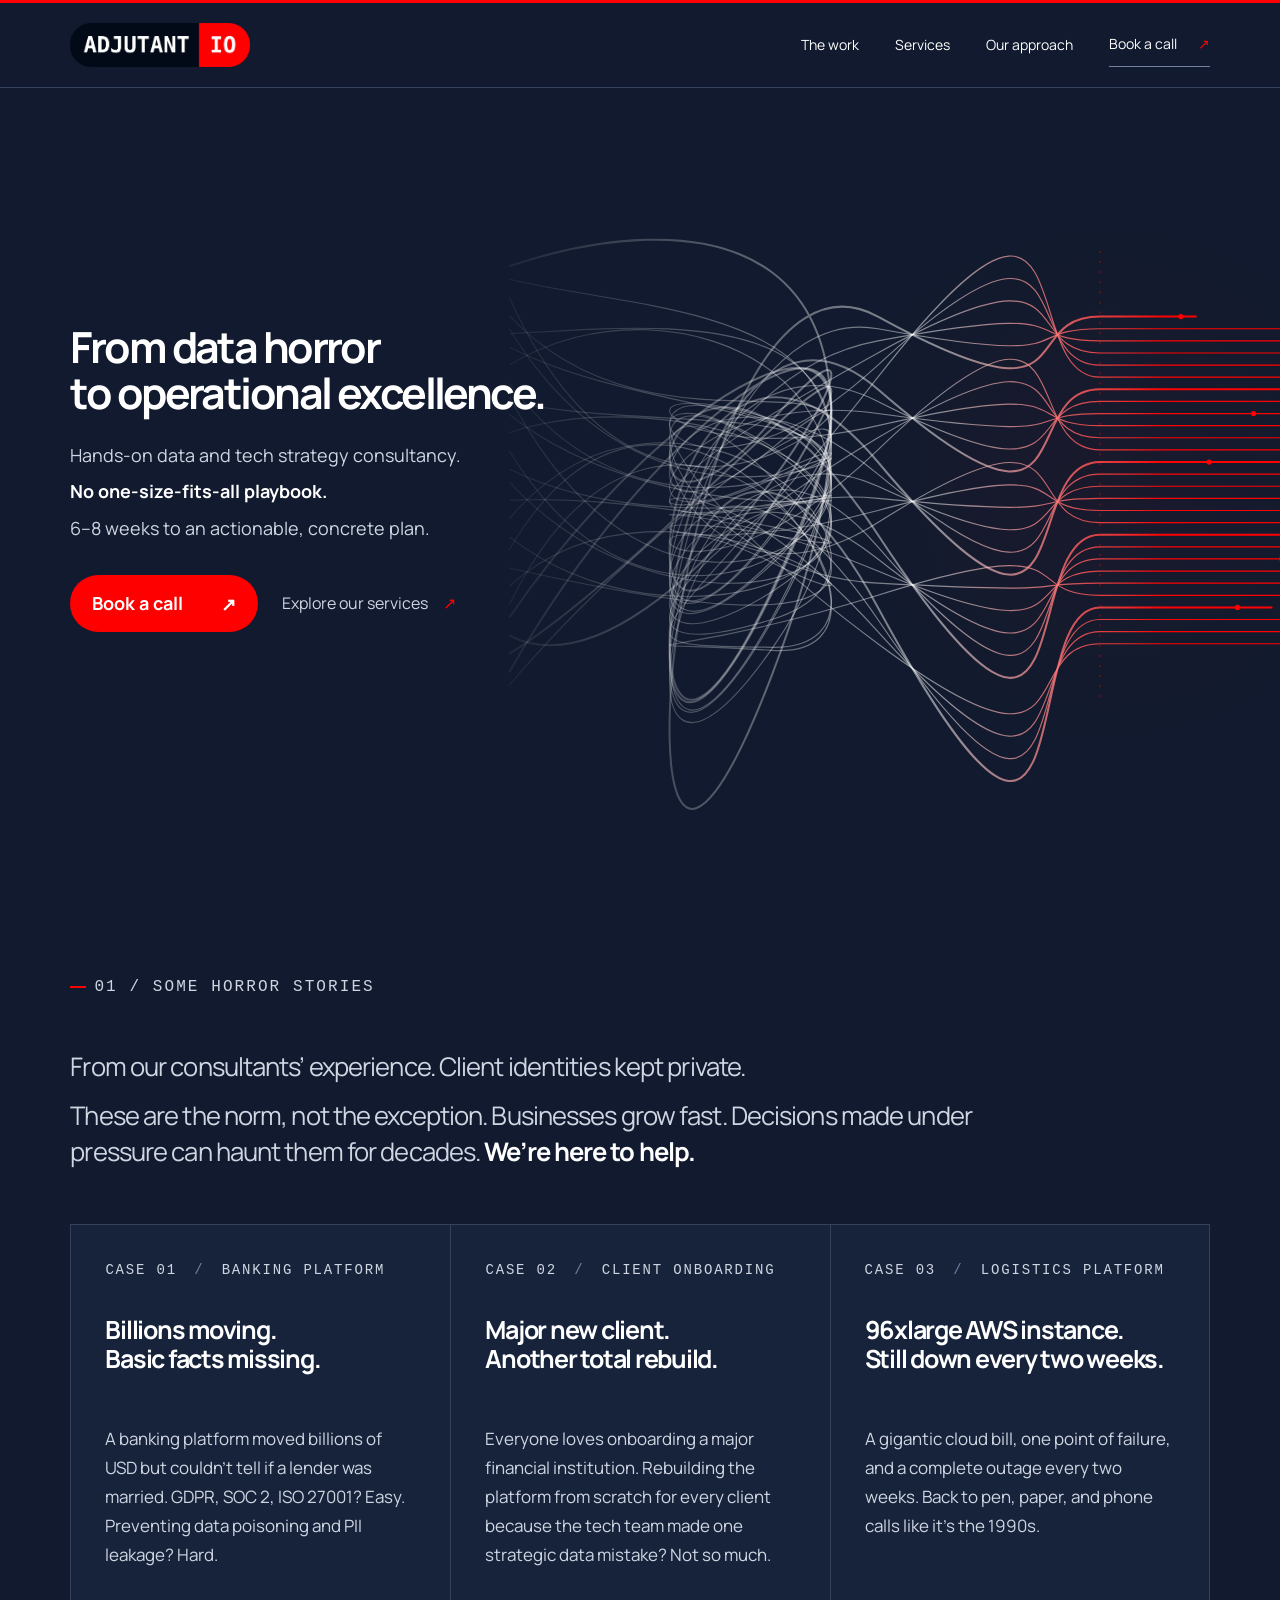
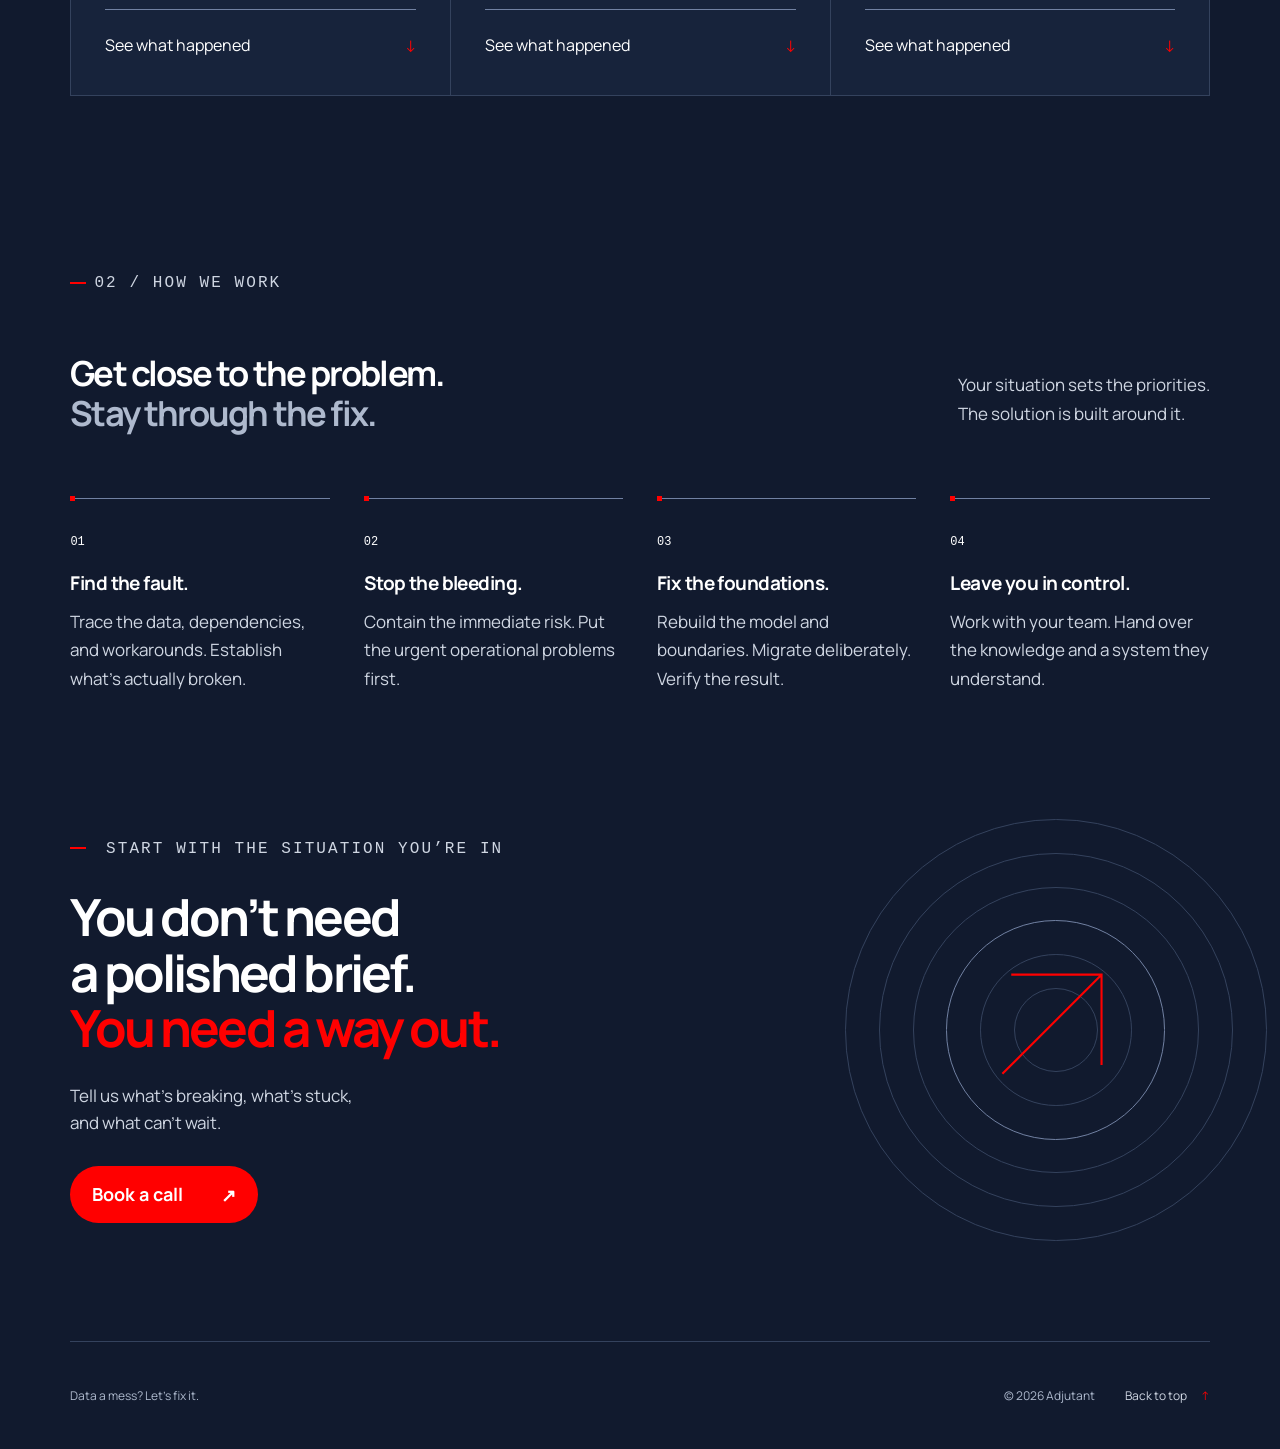
==== index.html @ 5ad57cf8 "Add assessment and embedded consultant services page" ====
<!doctype html>
<html lang="en">
  <head>
    <meta charset="UTF-8" />
    <meta name="viewport" content="width=device-width, initial-scale=1" />
    <meta name="theme-color" content="#1d273f" />
    <title>Adjutant — From data horror to operational excellence</title>
    <meta
      name="description"
      content="Hands-on data and tech strategy consultancy. No one-size-fits-all playbook. Typical engagement time: 6–8 weeks to an actionable, concrete plan."
    />
    <link rel="canonical" href="https://adjutant.io/" />
    <meta property="og:type" content="website" />
    <meta property="og:url" content="https://adjutant.io/" />
    <meta property="og:title" content="Adjutant — From data horror to operational excellence." />
    <meta
      property="og:description"
      content="Untangle the legacy. Rebuild the foundations. Get back to running the business."
    />
    <link rel="icon" href="./brand/adjutant-original.png" type="image/png" />
    <link rel="stylesheet" href="./src/styles.css" />
    <script defer src="./src/main.js"></script>
  </head>
  <body id="top">
    <a class="skip-link" href="#main">Skip to content</a>
    <header class="site-header">
      <a class="header-brand" href="#top" aria-label="Adjutant — back to top">
        <img
          src="./brand/adjutant-original.png"
          width="3362"
          height="810"
          alt="Adjutant IO"
        />
      </a>
      <nav aria-label="Main navigation">
        <a href="#work">The work</a>
        <a href="./services.html">Services</a>
        <a href="#approach">Our approach</a>
        <a
          class="header-contact"
          href="https://calendly.com/an-adjutant/imlistening"
          target="_blank"
          rel="noopener noreferrer"
          aria-label="Book a call on Calendly (opens in a new tab)"
          >Book a call <span aria-hidden="true">↗</span></a
        >
      </nav>
    </header>
    <div class="reading-progress" aria-hidden="true"></div>
    <main id="main">
      <section class="hero" aria-labelledby="hero-heading">
        <div class="hero-art" aria-hidden="true">
          <svg id="flow-art" viewBox="0 0 900 650" fill="none">
            <defs>
              <linearGradient id="flow-color">
                <stop stop-color="#ffffff" stop-opacity=".06" />
                <stop offset=".48" stop-color="#ffffff" stop-opacity=".5" />
                <stop offset=".74" stop-color="#ff0000" />
                <stop offset="1" stop-color="#ff0000" />
              </linearGradient>
              <radialGradient id="flow-halo">
                <stop stop-color="#ff0000" stop-opacity=".04" />
                <stop offset="1" stop-color="#ff0000" stop-opacity="0" />
              </radialGradient>
            </defs>
            <ellipse cx="625" cy="330" rx="290" ry="270" fill="url(#flow-halo)" />
            <g id="flow-lines"></g>
            <path class="order-axis" d="M620 100v450" />
          </svg>
        </div>
        <div class="hero-content">
          <h1 id="hero-heading">From data horror<br />to operational excellence.</h1>
          <p class="hero-description">
            <span>Hands-on data and tech strategy consultancy.</span>
            <span><strong>No one-size-fits-all playbook.</strong></span>
            <span>6–8 weeks to an actionable, concrete plan.</span>
          </p>
          <div class="hero-actions">
            <a
              class="button"
              href="https://calendly.com/an-adjutant/imlistening"
              target="_blank"
              rel="noopener noreferrer"
              aria-label="Book a call on Calendly (opens in a new tab)"
              >Book a call <span aria-hidden="true">↗</span></a
            ><a class="text-link" href="./services.html"
              >Explore our services <span aria-hidden="true">↗</span></a
            >
          </div>
        </div>
      </section>

      <section class="work section-shell" id="work" aria-labelledby="work-heading">
        <div class="section-marker">
          <span class="eyebrow"
            ><span class="signal-dash"></span>01 / Some horror stories</span
          >
        </div>
        <div class="case-overview">
          <p class="case-introduction" id="work-heading">
            <span>From our consultants’ experience. Client identities kept private.</span>
            <span
              >These are the norm, not the exception. Businesses grow fast. Decisions made under
              pressure can haunt them for decades. <strong>We’re here to help.</strong></span
            >
          </p>
          <div class="case-index" aria-label="Case studies">
            <article class="case-card" data-case-open="case-01">
              <p class="eyebrow">Case 01 <span>/</span> Banking platform</p>
              <h3>Billions moving.<br />Basic facts missing.</h3>
              <p>
                A banking platform moved billions of USD but couldn’t tell if a lender was married.
                GDPR, SOC 2, ISO 27001? Easy. Preventing data poisoning and PII leakage? Hard.
              </p>
              <div class="case-trigger">
                <span data-case-trigger-label>See what happened</span
                ><span aria-hidden="true">↓</span>
              </div>
            </article>
            <article class="case-card" data-case-open="case-02">
              <p class="eyebrow">Case 02 <span>/</span> Client onboarding</p>
              <h3>Major new client.<br />Another total rebuild.</h3>
              <p>
                Everyone loves onboarding a major financial institution. Rebuilding the platform
                from scratch for every client because the tech team made one strategic data mistake?
                Not so much.
              </p>
              <div class="case-trigger">
                <span data-case-trigger-label>See what happened</span
                ><span aria-hidden="true">↓</span>
              </div>
            </article>
            <article class="case-card" data-case-open="case-03">
              <p class="eyebrow">Case 03 <span>/</span> Logistics platform</p>
              <h3>96xlarge AWS instance.<br />Still down every two weeks.</h3>
              <p>
                A gigantic cloud bill, one point of failure, and a complete outage every two weeks.
                Back to pen, paper, and phone calls like it’s the 1990s.
              </p>
              <div class="case-trigger">
                <span data-case-trigger-label>See what happened</span
                ><span aria-hidden="true">↓</span>
              </div>
            </article>
          </div>
        </div>

        <div class="case-detail-region" aria-live="polite">
          <article class="case-study" id="case-01" data-case-detail aria-labelledby="banking-title">
            <div class="case-copy">
              <p class="eyebrow">Case 01 <span>/</span> Banking platform</p>
              <h3 id="banking-title">Billions moving.<br />Basic facts missing.</h3>
              <p>
                Billions of USD moved through a banking platform that couldn’t tell if a lender was
                married.
              </p>
              <p class="case-stakes">
                GDPR, SOC 2, ISO 27001? The easy part. Preventing data poisoning and PII leakage
                across billions of USD in transactions? The hard part.
              </p>
              <div class="outcome">
                <span class="outcome-mark" aria-hidden="true">↳</span>
                <p>A structured foundation.<br /><strong>A migration out of the mess.</strong></p>
              </div>
              <div class="field-notes">
                <h4>What happened</h4>
                <p>
                  The owner wanted to onboard banks quickly, each with different org charts,
                  processes, and policies. “Flexible” should have meant configurable structures and
                  workflows. The product requirements stayed vague, and the contracted tech team
                  removed the rules from the data instead.
                </p>
                <p>
                  PostgreSQL was treated like an unconstrained document store. One customer had
                  “Married.” Another had no marital-status field. Another had a blank, a space, or a
                  value in another language. Anyone—or any process—could write almost anything.
                </p>
                <p>
                  Our consultant helped untangle the records, define a structured model, and migrate
                  the legacy data. Real flexibility needed explicit identities, validated values,
                  and rules the database could enforce.
                </p>
              </div>
            </div>
            <figure class="case-visual record-visual">
              <dl class="case-facts">
                <div>
                  <dt>Money in motion</dt>
                  <dd>Billions USD</dd>
                </div>
                <div>
                  <dt>Basic identity data</dt>
                  <dd>Inconsistent</dd>
                </div>
                <div>
                  <dt>Data rules</dt>
                  <dd>Not enforced</dd>
                </div>
              </dl>
              <figcaption>
                <span>UNCONTROLLED INPUT</span><span class="accent">DEFINED RECORD</span>
              </figcaption>
              <div class="record-flow">
                <div class="raw-records">
                  <code>status: "Married"</code><code>marital_status: " "</code
                  ><code>status: <span>missing</span></code
                  ><code>status: "Marié"</code>
                </div>
                <div class="record-bridge" aria-hidden="true"><span></span><b>→</b></div>
                <div class="clean-record">
                  <span class="record-label">CUSTOMER RECORD</span>
                  <div><span>Identity</span><b>Unique</b></div>
                  <div><span>Values</span><b>Validated</b></div>
                  <div><span>Unknowns</span><b>Explicit</b></div>
                  <div class="record-check">
                    <span aria-hidden="true">✓</span> Rules at the boundary
                  </div>
                </div>
              </div>
              <p class="diagram-note">Illustrative model · ambiguity made explicit</p>
            </figure>
          </article>

          <article class="case-study" id="case-02" data-case-detail aria-labelledby="finance-title">
            <div class="case-copy">
              <p class="eyebrow">Case 02 <span>/</span> Client onboarding</p>
              <h3 id="finance-title">Major new client.<br />Another total rebuild.</h3>
              <p>
                Everyone loves onboarding a major financial institution. It is the kind of client
                every growing business wants.
              </p>
              <p class="case-stakes">
                Rebuilding the platform from scratch for every client because the tech team made one
                strategic data mistake? Not so much.
              </p>
              <div class="outcome">
                <span class="outcome-mark" aria-hidden="true">↳</span>
                <p>A reusable core.<br /><strong>Room for each client’s workflow.</strong></p>
              </div>
              <div class="field-notes">
                <h4>What happened</h4>
                <p>
                  Documents moved between officers for processing, compliance, and audit. The
                  software reproduced the physical numbering and handoffs so literally that each
                  institution required its own variation of the platform.
                </p>
                <p>
                  Our consultants helped separate document identity from workflow and rebuild the
                  core to support different institutional needs. The work addressed tightly coupled
                  data and processing rules that made the business difficult to scale.
                </p>
              </div>
            </div>
            <figure class="case-visual platform-visual">
              <dl class="case-facts">
                <div>
                  <dt>Major new client</dt>
                  <dd>One new build</dd>
                </div>
                <div>
                  <dt>Identity + workflow</dt>
                  <dd>Coupled</dd>
                </div>
                <div>
                  <dt>Platform reuse</dt>
                  <dd>Blocked</dd>
                </div>
              </dl>
              <figcaption>
                <span>CLIENT-BY-CLIENT REBUILDS</span><span class="accent">ONE ADAPTABLE CORE</span>
              </figcaption>
              <div class="platform-before">
                <div><span>Client A</span><i>Platform A</i></div>
                <div><span>Client B</span><i>Platform B</i></div>
                <div><span>Client C</span><i>Platform C</i></div>
              </div>
              <div class="platform-divider">
                <span></span><b aria-hidden="true">↓</b><span></span>
              </div>
              <div class="platform-after">
                <div class="workflow-row">
                  <span>Workflow A</span><span>Workflow B</span><span>Workflow C</span>
                </div>
                <div class="connector-trunk" aria-hidden="true"></div>
                <div class="shared-core">
                  <span class="core-symbol" aria-hidden="true">⊞</span>
                  <div>
                    <strong>Shared data foundation</strong
                    ><span>Identity · integrity · traceability</span>
                  </div>
                </div>
              </div>
              <p class="diagram-note">Illustrative architecture · variation without duplication</p>
            </figure>
          </article>

          <article
            class="case-study"
            id="case-03"
            data-case-detail
            aria-labelledby="logistics-title"
          >
            <div class="case-copy">
              <p class="eyebrow">Case 03 <span>/</span> Logistics platform</p>
              <h3 id="logistics-title">
                A 96xlarge AWS instance.<br />Still down every<br />two weeks.
              </h3>
              <p>
                They were paying for a gigantic AWS 96xlarge instance to prop up a
                single-point-of-failure PostgreSQL database. It still took a fast-growing logistics
                operation completely offline every two weeks.
              </p>
              <p class="case-stakes">
                Work fell back to pen, paper, and phone calls like it’s the 1990s. The machine was
                enormous. A catastrophic software and data architecture mistake remained underneath
                it.
              </p>
              <div class="outcome">
                <span class="outcome-mark" aria-hidden="true">↳</span>
                <p>
                  Operations and analytics, decoupled.<br /><strong
                    >Insight without the collision.</strong
                  >
                </p>
              </div>
              <div class="field-notes">
                <h4>What happened</h4>
                <p>
                  A load balancer spread requests across copies of the same backend monolith. Every
                  copy hammered the same master database. Reporting and analytics hammered it too.
                  More application servers only sent more work to the same bottleneck.
                </p>
                <p>
                  Even a 96xlarge AWS instance could not fix that design. Production and analytics
                  competed for the same resources. A bigger box was an expensive way to keep the
                  same failure mode.
                </p>
                <p>
                  Our consultant helped move the platform toward a service-oriented architecture,
                  separating data and workloads. Real-time analytics moved to an independent
                  platform so insight no longer competed with operations.
                </p>
              </div>
            </div>
            <figure class="case-visual workload-visual">
              <dl class="case-facts">
                <div>
                  <dt>Database</dt>
                  <dd>AWS 96xlarge instance</dd>
                </div>
                <div>
                  <dt>Failure point</dt>
                  <dd>One database</dd>
                </div>
                <div>
                  <dt>Major outage</dt>
                  <dd>Every 2 weeks</dd>
                </div>
              </dl>
              <figcaption>
                <span>SHARED FAILURE POINT</span><span class="accent">SEPARATE WORKLOADS</span>
              </figcaption>
              <div class="bottleneck">
                <div class="load-sources">
                  <span>Operations</span><span>Reports</span><span>Analytics</span>
                </div>
                <div class="load-lines" aria-hidden="true"></div>
                <div class="database-node">
                  <span aria-hidden="true">▤</span> AWS 96xlarge instance · one PostgreSQL database
                </div>
                <p class="outage-label">Major outage every two weeks</p>
              </div>
              <div class="separated-loads">
                <div>
                  <span class="lane-label">RUN THE BUSINESS</span>
                  <div class="lane-node">Operational services</div>
                  <div class="lane-rule" aria-hidden="true">↓</div>
                  <div class="lane-node">Operational data</div>
                </div>
                <span class="data-feed" role="img" aria-label="Data flows to analytics">→</span>
                <div>
                  <span class="lane-label accent">UNDERSTAND IT</span>
                  <div class="lane-node lane-accent">Independent analytics</div>
                  <div class="lane-rule accent" aria-hidden="true">↓</div>
                  <div class="lane-node lane-accent">Business insights</div>
                </div>
              </div>
              <p class="diagram-note">Illustrative architecture · isolation over a bigger box</p>
            </figure>
          </article>
        </div>
      </section>

      <section class="approach section-shell" id="approach" aria-labelledby="approach-heading">
        <div class="section-marker">
          <span class="eyebrow"><span class="signal-dash"></span>02 / How we work</span>
        </div>
        <div class="section-heading">
          <h2 id="approach-heading">
            Get close to the problem.<br /><span class="muted">Stay through the fix.</span>
          </h2>
          <p>Your situation sets the priorities.<br />The solution is built around it.</p>
        </div>
        <ol class="process">
          <li>
            <span class="step-number">01</span>
            <h3>Find the fault.</h3>
            <p>Trace the data, dependencies, and workarounds. Establish what’s actually broken.</p>
          </li>
          <li>
            <span class="step-number">02</span>
            <h3>Stop the bleeding.</h3>
            <p>Contain the immediate risk. Put the urgent operational problems first.</p>
          </li>
          <li>
            <span class="step-number">03</span>
            <h3>Fix the foundations.</h3>
            <p>Rebuild the model and boundaries. Migrate deliberately. Verify the result.</p>
          </li>
          <li>
            <span class="step-number">04</span>
            <h3>Leave you in control.</h3>
            <p>Work with your team. Hand over the knowledge and a system they understand.</p>
          </li>
        </ol>
      </section>

      <section class="contact section-shell" id="contact" aria-labelledby="contact-heading">
        <div class="contact-copy">
          <p class="eyebrow">
            <span class="signal-dash"></span> Start with the situation you’re in
          </p>
          <h2 id="contact-heading">
            You don’t need<br />a polished brief.<br /><span>You need a way out.</span>
          </h2>
          <p>Tell us what’s breaking, what’s stuck,<br />and what can’t wait.</p>
          <a
            class="button booking-link"
            href="https://calendly.com/an-adjutant/imlistening"
            target="_blank"
            rel="noopener noreferrer"
            aria-label="Book a call on Calendly (opens in a new tab)"
            >Book a call <span aria-hidden="true">↗</span></a
          >
        </div>
        <div class="contact-art" aria-hidden="true">
          <span></span><span></span><span></span><span></span><span></span><span></span
          ><svg viewBox="0 0 100 100"><path d="M20 75 76 19M25 19h51v51" /></svg>
        </div>
      </section>
    </main>
    <footer class="site-footer">
      <p>Data a mess? Let’s fix it.</p>
      <span class="copyright">© <span id="year">2026</span> Adjutant</span
      ><a href="#top" class="back-top">Back to top <span aria-hidden="true">↑</span></a>
    </footer>
  </body>
</html>
---- src/styles.css ----
@font-face {
  font-family: Manrope;
  font-style: normal;
  font-weight: 400;
  font-display: swap;
  src: url('../fonts/manrope-regular.ttf') format('truetype');
}

@font-face {
  font-family: Manrope;
  font-style: normal;
  font-weight: 700 800;
  font-display: swap;
  src: url('../fonts/manrope-bold.ttf') format('truetype');
}

:root {
  color-scheme: dark;
  --ground: #111a2e;
  --well: #081122;
  --surface: #17233b;
  --raised: #202f4b;
  --ink: #ffffff;
  --ink-secondary: #cfd6e2;
  --ink-muted: #aeb9cd;
  --line: #34425d;
  --line-strong: #7181a2;
  --signal: #ff0000;
  --signal-hover: #dc0000;
  --signal-ink: #ffffff;
  --signal-tint: #301e30;
  --signal-border: #ff0000;
  --focus: #ffffff;
  --font-body: Manrope, Arial, sans-serif;
  --font-mono: 'SFMono-Regular', Consolas, 'Liberation Mono', monospace;
  --page-gutter: clamp(24px, 5.5vw, 96px);
  --content-width: 1320px;
  --ease: cubic-bezier(0.25, 0.46, 0.45, 0.94);
}

* {
  box-sizing: border-box;
}
html {
  scroll-behavior: smooth;
  scroll-padding-top: 100px;
}
body {
  margin: 0;
  background: var(--ground);
  color: var(--ink);
  font-family: var(--font-body);
  font-size: 16px;
  line-height: 1.6;
  -webkit-font-smoothing: antialiased;
}
a {
  color: inherit;
  text-decoration: none;
}
button,
input,
textarea {
  font: inherit;
}
button,
a,
summary {
  -webkit-tap-highlight-color: transparent;
}
::selection {
  background: var(--signal-hover);
  color: var(--signal-ink);
}
:focus-visible {
  outline: 2px solid var(--focus);
  outline-offset: 6px;
}
h1,
h2,
h3,
p,
figure {
  margin: 0;
}
h1,
h2,
h3 {
  font-weight: 700;
}
h2 {
  font-size: clamp(30px, 2.7vw, 40px);
  letter-spacing: -0.055em;
  line-height: 1.18;
}
.muted {
  color: var(--ink-muted);
}
.accent {
  color: var(--ink);
}
.mono,
.eyebrow,
figcaption,
.diagram-note {
  font-family: var(--font-mono);
}
.eyebrow {
  font-size: 12px;
  line-height: 1.6;
  text-transform: uppercase;
  letter-spacing: 0.13em;
  color: var(--ink-secondary);
}
.skip-link {
  position: fixed;
  z-index: 30;
  top: 12px;
  left: 12px;
  padding: 12px 20px;
  transform: translateY(-160%);
  background: var(--signal-hover);
  color: var(--signal-ink);
}
.skip-link:focus {
  transform: translateY(0);
}
.site-header {
  position: sticky;
  top: 0;
  z-index: 10;
  height: 88px;
  display: flex;
  justify-content: space-between;
  align-items: center;
  padding: 0 var(--page-gutter);
  background: var(--ground);
  border-top: 3px solid var(--signal);
  border-bottom: 1px solid var(--line);
}
.header-brand {
  display: block;
  width: 180px;
  flex: none;
  line-height: 0;
}
.header-brand img {
  display: block;
  width: 100%;
  height: auto;
}
.site-header nav {
  display: flex;
  align-items: center;
  gap: 36px;
  font-size: 14px;
}
.site-header nav a {
  padding: 10px 0;
  transition: color 0.2s;
}
.site-header nav a:hover {
  color: var(--ink);
  border-bottom-color: var(--signal);
}
.header-contact {
  border-bottom: 1px solid var(--line-strong);
}
.header-contact span {
  margin-left: 18px;
  color: var(--signal);
}
.reading-progress {
  position: fixed;
  top: 87px;
  height: 2px;
  z-index: 11;
  width: 100%;
  transform-origin: left;
  transform: scaleX(0);
  background: var(--signal);
}
.hero {
  position: relative;
  isolation: isolate;
  min-height: min(780px, calc(100svh - 88px));
  display: flex;
  align-items: center;
  overflow: hidden;
}
.hero-content {
  position: relative;
  z-index: 2;
  margin: 50px 0 50px var(--page-gutter);
  width: 52%;
}
.signal-dash {
  display: inline-block;
  width: 16px;
  height: 2px;
  background: var(--signal);
  vertical-align: middle;
  margin-right: 8px;
}
h1 {
  font-size: clamp(38px, 3.35vw, 52px);
  letter-spacing: -0.06em;
  line-height: 1.07;
}
.hero-description {
  display: grid;
  gap: 6px;
  font-size: 18px;
  line-height: 1.7;
  color: var(--ink-secondary);
  margin-top: 24px;
  max-width: 540px;
}
.hero-description strong {
  color: var(--ink);
  font-weight: 700;
}
.hero-actions {
  display: flex;
  align-items: center;
  flex-wrap: wrap;
  gap: 24px;
  margin-top: 32px;
}
.button {
  display: inline-flex;
  align-items: center;
  justify-content: space-between;
  gap: 38px;
  background: var(--signal);
  color: var(--signal-ink);
  font-size: 18px;
  font-weight: 700;
  padding: 14px 22px;
  min-height: 50px;
  border-radius: 999px;
  transition:
    background 0.2s,
    transform 0.25s var(--ease);
}
.button:hover {
  background: var(--signal-hover);
  transform: translateY(-2px);
}
.button span {
  font-size: 18px;
  line-height: 1;
}
.text-link {
  font-size: 16px;
  padding: 12px 0;
  color: var(--ink-secondary);
  transition: color 0.2s;
}
.text-link:hover {
  color: var(--ink);
}
.text-link span {
  margin-left: 12px;
  color: var(--signal);
}
.hero-art {
  position: absolute;
  width: 71%;
  left: 37%;
  top: 0;
  bottom: 0;
  display: flex;
  align-items: center;
  z-index: -1;
}
.hero-art svg {
  width: 100%;
  height: auto;
  overflow: visible;
}
.flow-path {
  stroke: url('#flow-color');
  stroke-width: 1.15;
}
.flow-path.highlight {
  stroke-width: 2;
}
.order-axis {
  stroke: var(--signal-border);
  stroke-dasharray: 2 8;
  opacity: 0.55;
}
.flow-node {
  fill: var(--signal);
}
.section-shell {
  max-width: calc(var(--content-width) + var(--page-gutter) * 2);
  margin-inline: auto;
  padding-inline: var(--page-gutter);
}
.section-marker {
  margin-bottom: 56px;
}
.section-marker .eyebrow {
  color: var(--ink-secondary);
  white-space: nowrap;
  font-size: 16px;
}
.work {
  padding-top: 105px;
}
.section-heading {
  display: flex;
  justify-content: space-between;
  align-items: flex-end;
  gap: 40px;
  margin-bottom: 56px;
}
.section-heading > p {
  color: var(--ink-secondary);
  font-size: 17px;
  line-height: 1.7;
  padding-bottom: 5px;
}
.case-introduction {
  max-width: 940px;
  margin: -8px 0 54px;
  font-size: clamp(23px, 2vw, 30px);
  line-height: 1.4;
  letter-spacing: -0.035em;
  color: var(--ink-secondary);
}
.case-introduction strong {
  color: var(--ink);
}
.case-introduction > span {
  display: block;
}
.case-introduction > span + span {
  margin-top: 14px;
}
.case-index {
  display: grid;
  grid-template-columns: repeat(3, minmax(0, 1fr));
  background: var(--surface);
  border: 1px solid var(--line);
  margin-bottom: 88px;
}
.case-card {
  min-width: 0;
  min-height: 470px;
  display: flex;
  flex-direction: column;
  padding: 34px;
  transition: background 0.25s var(--ease);
}
.case-browser-ready .case-card {
  cursor: pointer;
}
.case-card + .case-card {
  border-left: 1px solid var(--line);
}
.case-card:hover,
.case-card:focus-within {
  background: var(--raised);
}
.case-card[aria-expanded='true'] {
  background: var(--raised);
  box-shadow: inset 0 -3px var(--signal);
}
.case-card .eyebrow {
  font-size: 14px;
}
.case-card .eyebrow span {
  color: var(--line-strong);
  margin-inline: 7px;
}
.case-card h3 {
  min-height: 3.5em;
  margin: 34px 0 22px;
  font-size: clamp(25px, 1.8vw, 30px);
  line-height: 1.16;
  letter-spacing: -0.05em;
}
.case-card > p:not(.eyebrow) {
  max-width: 360px;
  color: var(--ink-secondary);
  font-size: 17px;
  line-height: 1.7;
}
.case-trigger {
  display: none;
  align-items: center;
  justify-content: space-between;
  gap: 24px;
  color: var(--ink);
  font-size: 16px;
}
.case-browser-ready .case-trigger {
  display: inline-flex;
  width: 100%;
  min-height: 52px;
  margin-top: auto;
  padding-top: 20px;
  border-top: 1px solid var(--line-strong);
}
.case-trigger > span:last-child {
  color: var(--signal);
  transition: transform 0.2s var(--ease);
}
.case-card:hover .case-trigger > span:last-child {
  transform: translateY(3px);
}
.case-card[aria-expanded='true'] .case-trigger > span:last-child {
  transform: rotate(180deg);
}
.case-detail-region {
  min-width: 0;
}
.case-browser-ready .case-detail-region {
  display: none;
}
.case-browser-ready .work.case-is-open .case-detail-region {
  display: block;
}
.case-browser-ready .work.case-is-open .case-index {
  margin-bottom: 0;
}
.case-study {
  display: grid;
  grid-template-columns: 0.95fr 1.1fr;
  gap: 9%;
  border-top: 1px solid var(--line);
  padding: 62px 0 70px;
  align-items: center;
}
.case-study[hidden] {
  display: none;
}
.case-copy .eyebrow {
  font-size: 15px;
}
.case-copy .eyebrow span {
  color: var(--line-strong);
  margin: 0 9px;
}
.case-copy h3 {
  font-size: clamp(28px, 2.25vw, 34px);
  letter-spacing: -0.05em;
  line-height: 1.15;
  margin: 20px 0;
}
.case-copy > p:not(.eyebrow) {
  font-size: 17px;
  color: var(--ink-secondary);
  line-height: 1.78;
  max-width: 480px;
}
.outcome {
  display: flex;
  gap: 16px;
  margin-top: 26px;
}
.case-copy > p.case-stakes {
  margin-top: 20px;
  padding-left: 16px;
  border-left: 2px solid var(--signal);
  color: var(--ink);
}
.outage-label {
  margin-top: 12px;
  color: var(--ink);
  font-family: var(--font-mono);
  font-size: 12px;
  text-align: center;
}
.outcome-mark {
  color: var(--signal);
  font-size: 28px;
  line-height: 1.1;
}
.outcome p {
  font-size: 16px;
  line-height: 1.75;
}
.outcome strong {
  font-weight: 700;
  color: var(--ink);
}
details {
  margin-top: 28px;
  max-width: 390px;
}
summary {
  display: flex;
  justify-content: space-between;
  gap: 30px;
  align-items: center;
  width: fit-content;
  list-style: none;
  cursor: pointer;
  font-size: 15px;
  color: var(--ink-secondary);
  min-height: 44px;
  border-bottom: 1px solid var(--line-strong);
}
summary::-webkit-details-marker {
  display: none;
}
summary:hover {
  color: var(--ink);
  border-bottom-color: var(--signal);
}
summary span {
  font-size: 18px;
  transition: transform 0.25s;
}
details[open] summary span {
  transform: rotate(45deg);
}
.field-notes {
  padding-top: 17px;
  font-size: 17px;
  color: var(--ink-secondary);
  line-height: 1.75;
}
.case-copy .field-notes {
  max-width: 420px;
  margin-top: 26px;
  padding-top: 22px;
  border-top: 1px solid var(--line);
}
.field-notes h4 {
  margin: 0 0 15px;
  color: var(--ink);
  font: 14px var(--font-mono);
  letter-spacing: 0.12em;
  text-transform: uppercase;
}
.field-notes p + p {
  margin-top: 12px;
}
.case-visual {
  min-width: 0;
  padding: 28px;
  background: var(--surface);
  border: 1px solid var(--line);
  border-radius: 3px;
}
.case-facts {
  display: grid;
  grid-template-columns: repeat(3, minmax(0, 1fr));
  margin: 0 0 28px;
  padding: 0 0 24px;
  border-bottom: 1px solid var(--line);
}
.case-facts div {
  min-width: 0;
  padding: 0 14px;
}
.case-facts div:first-child {
  padding-left: 0;
}
.case-facts div + div {
  border-left: 1px solid var(--line);
}
.case-facts dt {
  color: var(--ink-muted);
  font: 10px var(--font-mono);
  letter-spacing: 0.05em;
  text-transform: uppercase;
}
.case-facts dd {
  margin: 8px 0 0;
  color: var(--ink);
  font-size: 14px;
  font-weight: 700;
}
figcaption {
  display: flex;
  justify-content: space-between;
  align-items: center;
  gap: 12px;
  color: var(--ink-secondary);
  font-size: 11px;
  letter-spacing: 0.05em;
}
.diagram-note {
  color: var(--ink-muted);
  font-size: 11px;
  margin-top: 28px;
}
.record-flow {
  display: flex;
  align-items: center;
  min-height: 245px;
  gap: 0;
}
.raw-records {
  width: 46%;
  display: flex;
  flex-direction: column;
  gap: 12px;
}
.raw-records code {
  color: var(--ink-secondary);
  font-size: 11px;
  font-family: var(--font-mono);
  border-left: 2px solid var(--line-strong);
  padding: 8px 0 8px 12px;
  background: var(--well);
  white-space: nowrap;
}
.raw-records code:nth-child(2) {
  transform: translateX(-8px);
}
.raw-records code:nth-child(3) {
  transform: translateX(7px);
}
.raw-records code span {
  color: var(--ink-muted);
}
.record-bridge {
  width: 13%;
  display: flex;
  align-items: center;
  color: var(--signal);
}
.record-bridge span {
  height: 1px;
  background: var(--signal-border);
  flex: 1;
}
.record-bridge b {
  font-size: 18px;
  font-weight: 400;
}
.clean-record {
  flex: 1;
  border: 1px solid var(--signal-border);
  background: var(--signal-tint);
  padding: 18px 13px 0;
}
.record-label {
  color: var(--ink);
  font: 11px var(--font-mono);
  letter-spacing: 0.08em;
}
.clean-record > div:not(.record-check) {
  display: flex;
  justify-content: space-between;
  font-size: 11px;
  margin: 16px 0;
  gap: 5px;
}
.clean-record b {
  font-weight: 400;
}
.clean-record > div > span {
  color: var(--ink-secondary);
}
.record-check {
  margin: 0 -13px;
  padding: 11px 8px;
  border-top: 1px solid var(--signal-border);
  color: var(--ink);
  font-size: 10px;
  white-space: nowrap;
}
.record-check span {
  margin-right: 5px;
}
.platform-before {
  display: flex;
  gap: 14px;
  margin-top: 30px;
}
.platform-before > div {
  flex: 1;
  text-align: center;
  font-size: 13px;
}
.platform-before i {
  display: block;
  font: 11px var(--font-mono);
  border: 1px dashed var(--line-strong);
  padding: 13px 4px;
  margin-top: 10px;
  color: var(--ink-muted);
  background: var(--well);
}
.platform-divider {
  display: flex;
  align-items: center;
  gap: 14px;
  width: 65%;
  margin: 22px auto;
  color: var(--signal);
}
.platform-divider span {
  height: 1px;
  flex: 1;
  background: var(--line);
}
.platform-divider b {
  font-weight: 400;
}
.workflow-row {
  display: flex;
  gap: 14px;
}
.workflow-row span {
  flex: 1;
  text-align: center;
  padding: 8px 3px;
  background: var(--raised);
  border: 1px solid var(--line-strong);
  font-size: 11px;
}
.connector-trunk {
  width: 71%;
  height: 23px;
  margin: 0 auto;
  border-left: 1px solid var(--signal-border);
  border-right: 1px solid var(--signal-border);
  border-bottom: 1px solid var(--signal-border);
  position: relative;
}
.connector-trunk::after {
  content: '';
  position: absolute;
  left: 50%;
  height: 35px;
  width: 1px;
  background: var(--signal-border);
  top: 0;
}
.shared-core {
  position: relative;
  display: flex;
  justify-content: center;
  align-items: center;
  gap: 16px;
  background: var(--signal-tint);
  border: 1px solid var(--signal-border);
  margin: 12px 24px 0;
  padding: 15px 8px;
}
.core-symbol {
  color: var(--signal);
  font-size: 28px;
}
.shared-core strong {
  display: block;
  color: var(--ink);
  font-size: 13px;
}
.shared-core div > span {
  font-size: 11px;
  color: var(--ink-secondary);
}
.bottleneck {
  margin: 25px 0 28px;
}
.load-sources {
  display: flex;
  justify-content: space-around;
  font-size: 12px;
  color: var(--ink-secondary);
}
.load-lines {
  border: 1px solid var(--line-strong);
  border-top: 0;
  height: 17px;
  width: 70%;
  margin: 8px auto 16px;
  position: relative;
}
.load-lines::after {
  content: '';
  position: absolute;
  height: 30px;
  left: 50%;
  top: -5px;
  border-left: 1px solid var(--line-strong);
}
.database-node {
  background: var(--well);
  border: 1px dashed var(--line-strong);
  padding: 12px;
  text-align: center;
  font-size: 12px;
  margin: 0 45px;
}
.database-node span {
  margin-right: 8px;
  color: var(--ink-muted);
}
.separated-loads {
  display: grid;
  grid-template-columns: 1fr 30px 1fr;
  align-items: center;
  border-top: 1px solid var(--line);
  padding-top: 24px;
}
.lane-label {
  display: block;
  font: 11px var(--font-mono);
  text-align: center;
  margin-bottom: 12px;
}
.lane-node {
  background: var(--raised);
  border: 1px solid var(--line-strong);
  padding: 11px 5px;
  text-align: center;
  font-size: 11px;
}
.lane-accent {
  border-color: var(--signal-border);
  background: var(--signal-tint);
  color: var(--ink);
}
.lane-rule {
  text-align: center;
  font-size: 13px;
  height: 24px;
}
.data-feed {
  color: var(--signal);
  text-align: center;
  margin-top: 26px;
}
.approach {
  padding-top: 85px;
  padding-bottom: 95px;
}
.process {
  display: grid;
  grid-template-columns: repeat(4, 1fr);
  gap: 34px;
  list-style: none;
  padding: 0;
  margin: 64px 0 0;
}
.process li {
  position: relative;
  min-width: 0;
  padding-top: 28px;
  border-top: 1px solid var(--line-strong);
}
.process li::before {
  content: '';
  width: 5px;
  height: 5px;
  background: var(--signal);
  position: absolute;
  top: -3px;
  left: 0;
}
.step-number {
  font: 12px var(--font-mono);
  color: var(--ink);
}
.process h3 {
  max-width: 250px;
  font-size: 19px;
  line-height: 1.3;
  letter-spacing: -0.03em;
  margin: 18px 0 12px;
}
.process p {
  font-size: 17px;
  line-height: 1.7;
  color: var(--ink-secondary);
  max-width: 270px;
}
.contact {
  position: relative;
  display: flex;
  align-items: center;
  justify-content: space-between;
  padding-top: 30px;
  padding-bottom: 100px;
  overflow: hidden;
}
.contact-copy {
  z-index: 1;
}
.contact .eyebrow {
  font-size: 16px;
}
.contact h2 {
  font-size: clamp(36px, 4vw, 60px);
  line-height: 1.08;
  margin: 27px 0;
}
.contact h2 > span {
  color: var(--signal);
}
.contact-copy > p:not(.eyebrow) {
  color: var(--ink-secondary);
  font-size: 17px;
  margin-bottom: 30px;
}
.contact-art {
  width: 37%;
  aspect-ratio: 1;
  position: relative;
  margin-right: -5%;
}
.contact-art span {
  display: block;
  position: absolute;
  inset: 0;
  border: 1px solid var(--line);
  border-radius: 50%;
}
.contact-art span:nth-child(2) {
  inset: 8%;
}
.contact-art span:nth-child(3) {
  inset: 16%;
}
.contact-art span:nth-child(4) {
  inset: 24%;
  border-color: var(--line-strong);
}
.contact-art span:nth-child(5) {
  inset: 32%;
}
.contact-art span:nth-child(6) {
  inset: 40%;
}
.contact-art svg {
  position: absolute;
  width: 42%;
  left: 29%;
  top: 29%;
  fill: none;
  stroke: var(--signal);
  stroke-width: 1.2;
}
.booking-details {
  max-width: 420px;
  font-size: 12px;
  color: var(--ink-secondary);
  margin-top: 16px;
}
.booking-details a {
  text-decoration: underline;
  text-underline-offset: 4px;
}
.site-footer {
  border-top: 1px solid var(--line);
  margin: 0 var(--page-gutter);
  padding: 32px 0;
  display: flex;
  align-items: center;
  gap: 30px;
}
.site-footer p {
  font-size: 12px;
  color: var(--ink-muted);
  white-space: nowrap;
}
.copyright {
  font-size: 12px;
  color: var(--ink-muted);
  margin-left: auto;
}
.back-top {
  font-size: 12px;
  color: var(--ink-secondary);
  padding: 12px 0;
}
.back-top span {
  margin-left: 12px;
  color: var(--signal);
}

/* Services page */
.site-header nav a[aria-current='page'] {
  color: var(--ink);
  border-bottom: 1px solid var(--signal);
}
.services-hero {
  min-height: min(650px, calc(100svh - 88px));
  display: grid;
  grid-template-columns: minmax(0, 1.05fr) minmax(350px, 0.95fr);
  align-items: center;
  gap: clamp(40px, 6vw, 110px);
  padding: 80px var(--page-gutter) 95px;
  overflow: hidden;
}
.services-hero-content {
  max-width: 660px;
  margin-left: max(0px, calc((100vw - var(--content-width) - var(--page-gutter) * 2) / 2));
}
.services-hero .eyebrow {
  font-size: 15px;
}
.services-hero h1 {
  max-width: 660px;
  font-size: clamp(48px, 5.1vw, 78px);
  margin: 28px 0 24px;
}
.services-lead {
  max-width: 560px;
  color: var(--ink-secondary);
  font-size: clamp(18px, 1.5vw, 22px);
  line-height: 1.65;
}
.services-hero .text-link {
  display: inline-flex;
  margin-top: 28px;
}
.services-hero-visual {
  width: 100%;
  max-width: 530px;
  margin-left: auto;
  padding: 50px 0;
}
.service-route {
  position: relative;
  display: grid;
  gap: 110px;
  padding-left: 58px;
}
.service-route::before {
  content: '';
  position: absolute;
  left: 20px;
  top: 19px;
  bottom: 19px;
  width: 1px;
  background: linear-gradient(var(--line-strong), var(--signal));
}
.route-stop {
  position: relative;
  display: grid;
  gap: 10px;
  padding: 24px 0;
  border-top: 1px solid var(--line-strong);
  color: var(--ink-secondary);
  font-size: clamp(20px, 2vw, 28px);
  line-height: 1.3;
  letter-spacing: -0.04em;
}
.route-stop::before {
  content: '';
  position: absolute;
  left: -44px;
  top: 12px;
  width: 13px;
  height: 13px;
  border-radius: 50%;
  border: 2px solid var(--signal);
  background: var(--ground);
}
.route-stop:last-child {
  color: var(--ink);
}
.route-number {
  color: var(--ink-muted);
  font: 14px var(--font-mono);
  letter-spacing: 0.1em;
}
.services-list {
  scroll-margin-top: 88px;
}
.service-entry {
  display: grid;
  grid-template-columns: minmax(190px, 0.32fr) minmax(0, 1fr);
  gap: clamp(40px, 5vw, 96px);
  padding: clamp(72px, 7vw, 110px) 0;
  border-top: 1px solid var(--line-strong);
}
.service-index .eyebrow {
  color: var(--ink);
  font-size: 14px;
  white-space: nowrap;
}
.service-index > p:last-child {
  margin-top: 18px;
  color: var(--ink-secondary);
  font-size: 16px;
}
.service-detail h2 {
  max-width: 720px;
  font-size: clamp(36px, 4vw, 60px);
}
.service-summary {
  max-width: 790px;
  margin-top: 28px;
  color: var(--ink-secondary);
  font-size: clamp(19px, 1.8vw, 25px);
  line-height: 1.55;
}
.service-points {
  display: grid;
  grid-template-columns: repeat(2, minmax(0, 1fr));
  gap: 40px;
  margin-top: 54px;
}
.service-points > div {
  padding-top: 20px;
  border-top: 1px solid var(--line);
}
.service-points h3 {
  font-size: 18px;
  letter-spacing: -0.03em;
}
.service-points p {
  max-width: 360px;
  margin-top: 11px;
  color: var(--ink-secondary);
  font-size: 16px;
  line-height: 1.65;
}
.service-endnote {
  max-width: 790px;
  margin-top: 52px;
  padding-left: 20px;
  border-left: 2px solid var(--signal);
  font-size: 18px;
  line-height: 1.6;
}
.services-contact {
  display: flex;
  justify-content: space-between;
  align-items: end;
  gap: 48px;
  padding-top: 94px;
  padding-bottom: 130px;
  border-top: 1px solid var(--line-strong);
}
.services-contact .eyebrow {
  font-size: 14px;
}
.services-contact h2 {
  max-width: 700px;
  margin-top: 24px;
  font-size: clamp(38px, 4vw, 60px);
}
.services-contact p:not(.eyebrow) {
  margin-top: 18px;
  color: var(--ink-secondary);
  font-size: 18px;
}
.services-contact .button {
  flex: none;
}

@media (prefers-reduced-motion: no-preference) {
  .services-hero-content > * {
    animation: arrive 0.75s var(--ease) both;
  }
  .services-hero-content > :nth-child(2) {
    animation-delay: 0.08s;
  }
  .services-hero-content > :nth-child(3) {
    animation-delay: 0.16s;
  }
  .services-hero-content > :nth-child(4) {
    animation-delay: 0.24s;
  }
  .route-stop {
    animation: arrive 0.75s var(--ease) both;
  }
  .route-stop:last-child {
    animation-delay: 0.18s;
  }
  .hero-content > * {
    animation: arrive 0.75s var(--ease) both;
  }
  .hero-content > :nth-child(2) {
    animation-delay: 0.08s;
  }
  .hero-content > :nth-child(3) {
    animation-delay: 0.16s;
  }
  .hero-content > :nth-child(4) {
    animation-delay: 0.24s;
  }
  .hero-content > :nth-child(5) {
    animation-delay: 0.32s;
  }
  .flow-path {
    stroke-dasharray: 1800;
    stroke-dashoffset: 1800;
    animation: trace 2s var(--ease) forwards;
    animation-delay: var(--flow-delay);
  }
  .case-browser-ready .case-study:not([hidden]) {
    animation: case-reveal 0.45s var(--ease) both;
  }
  details[open] .field-notes {
    animation: arrive 0.25s var(--ease);
  }
  @keyframes arrive {
    from {
      opacity: 0;
      transform: translateY(12px);
    }
    to {
      opacity: 1;
      transform: translateY(0);
    }
  }
  @keyframes trace {
    to {
      stroke-dashoffset: 0;
    }
  }
  @keyframes case-reveal {
    from {
      opacity: 0;
      transform: translateY(20px);
    }
    to {
      opacity: 1;
      transform: translateY(0);
    }
  }
}

@media (min-width: 1700px) {
  .hero-content {
    margin-left: max(var(--page-gutter), calc((100vw - var(--content-width)) / 2));
  }
}

@media (max-width: 1050px) {
  .services-hero {
    grid-template-columns: minmax(0, 1fr) minmax(260px, 0.7fr);
    gap: 30px;
  }
  .services-hero h1 {
    font-size: clamp(44px, 5.8vw, 64px);
  }
  .hero {
    min-height: 710px;
  }
  .hero-art {
    left: 37%;
    width: 85%;
  }
  .hero-actions {
    gap: 12px;
  }
  .hero-content {
    width: 62%;
  }
  .case-card {
    min-height: 500px;
    padding: 27px 24px;
  }
  .case-study {
    gap: 5%;
    grid-template-columns: 0.9fr 1.1fr;
  }
  .case-visual {
    padding: 22px 16px;
  }
  .clean-record {
    padding-inline: 9px;
  }
  .record-check {
    margin-inline: -9px;
    font-size: 10px;
  }
  .raw-records code {
    font-size: 11px;
  }
  .process {
    gap: 22px;
  }
}

@media (max-width: 760px) {
  .services-hero {
    min-height: auto;
    grid-template-columns: 1fr;
    gap: 60px;
    padding-top: 65px;
    padding-bottom: 80px;
  }
  .services-hero-content {
    margin-left: 0;
  }
  .services-hero h1 {
    font-size: clamp(42px, 9vw, 58px);
  }
  .services-hero-visual {
    max-width: none;
    padding: 0;
  }
  .service-route {
    gap: 45px;
  }
  .service-entry {
    grid-template-columns: 1fr;
    gap: 26px;
    padding: 65px 0;
  }
  .service-detail h2 {
    font-size: clamp(35px, 8vw, 50px);
  }
  .service-points {
    gap: 24px;
  }
  .services-contact {
    align-items: start;
    flex-direction: column;
    padding-top: 65px;
    padding-bottom: 85px;
  }
  html {
    scroll-padding-top: 82px;
  }
  .site-header {
    height: 72px;
  }
  .reading-progress {
    top: 71px;
  }
  .site-header nav {
    gap: 20px;
    font-size: 13px;
  }
  .header-brand {
    width: 140px;
  }
  .site-header nav > a:not(.header-contact) {
    display: none;
  }
  .hero {
    min-height: 760px;
    align-items: flex-start;
  }
  .hero-content {
    margin-top: 40px;
    margin-bottom: 250px;
    width: calc(100% - var(--page-gutter) * 2);
  }
  h1 {
    font-size: clamp(32px, 7.8vw, 38px);
  }
  .hero-description {
    font-size: 18px;
    line-height: 1.72;
    margin-top: 20px;
  }
  .hero-actions {
    margin-top: 26px;
    gap: 18px;
  }
  .hero .text-link {
    font-size: 16px;
  }
  .hero-art {
    width: 95%;
    height: 320px;
    left: 18%;
    top: auto;
    bottom: 25px;
    opacity: 0.85;
  }
  .hero-art svg {
    height: 100%;
  }
  .section-marker {
    margin-bottom: 35px;
  }
  .work {
    padding-top: 65px;
  }
  .section-heading {
    display: block;
    margin-bottom: 36px;
  }
  .section-heading > p {
    margin-top: 22px;
  }
  .case-introduction {
    margin-bottom: 36px;
  }
  .case-index {
    grid-template-columns: 1fr;
    margin-bottom: 54px;
  }
  .case-card {
    min-height: 0;
    padding: 26px 24px 22px;
  }
  .case-card .eyebrow {
    letter-spacing: 0.05em;
  }
  .case-card + .case-card {
    border-left: 0;
    border-top: 1px solid var(--line);
  }
  .case-card h3 {
    min-height: 0;
    margin-block: 22px 14px;
    font-size: 26px;
  }
  .case-card > p:not(.eyebrow) {
    margin-bottom: 26px;
  }
  .case-browser-ready .case-trigger {
    min-height: 48px;
    padding-top: 16px;
  }
  .case-study {
    grid-template-columns: 1fr;
    padding: 38px 0 46px;
    gap: 34px;
  }
  .case-copy h3 {
    font-size: 30px;
  }
  .case-copy > p:not(.eyebrow) {
    max-width: 500px;
  }
  .case-visual {
    padding: 25px 22px;
  }
  .case-facts {
    gap: 0;
  }
  .case-facts div {
    padding-inline: 10px;
  }
  .case-facts dd {
    font-size: 13px;
  }
  .record-flow {
    min-height: 240px;
  }
  .raw-records code {
    font-size: 11px;
  }
  .clean-record > div:not(.record-check) {
    font-size: 11px;
  }
  .record-check {
    font-size: 10px;
    white-space: normal;
  }
  .diagram-note {
    font-size: 11px;
  }
  .approach {
    padding-top: 45px;
    padding-bottom: 48px;
  }
  .process {
    grid-template-columns: 1fr 1fr;
    gap: 34px 24px;
    margin-top: 44px;
  }
  .process h3 {
    font-size: 19px;
  }
  .process p {
    font-size: 17px;
  }
  .contact {
    padding-top: 10px;
    padding-bottom: 62px;
  }
  .contact h2 {
    font-size: clamp(36px, 8.7vw, 63px);
  }
  .contact .eyebrow {
    font-size: 16px;
    letter-spacing: 0.08em;
  }
  .contact-art {
    position: absolute;
    width: 60%;
    right: -30%;
    bottom: 10px;
    opacity: 0.45;
  }
  .site-footer {
    flex-wrap: wrap;
    gap: 15px 24px;
    padding: 26px 0;
  }
  .copyright {
    margin-left: 0;
  }
  .back-top {
    margin-left: auto;
  }
}

@media (max-width: 380px) {
  :root {
    --page-gutter: 20px;
  }
  .hero-actions {
    gap: 10px;
  }
  .hero .text-link {
    font-size: 16px;
  }
  .button {
    gap: 22px;
    padding-inline: 17px;
  }
  .case-visual {
    padding-inline: 14px;
  }
  figcaption {
    font-size: 10px;
  }
  .raw-records code {
    font-size: 10px;
    padding-left: 7px;
  }
  .clean-record > div:not(.record-check) {
    font-size: 10px;
  }
  .record-label {
    font-size: 10px;
  }
  .shared-core {
    margin-inline: 8px;
  }
  .database-node {
    margin-inline: 22px;
  }
}

@media (prefers-reduced-motion: reduce) {
  html {
    scroll-behavior: auto;
  }
  *,
  *::before,
  *::after {
    animation: none !important;
    transition: none !important;
  }
}

/* Keep technical annotations compact without dropping below a readable floor. */
figcaption,
.record-label,
.record-check,
.lane-label,
.shared-core div > span,
.diagram-note,
.raw-records code {
  font-size: 11px;
}

@media (max-width: 480px) {
  .record-flow {
    flex-direction: column;
    align-items: stretch;
    margin-top: 24px;
  }
  .raw-records {
    width: 100%;
    display: grid;
    grid-template-columns: 1fr 1fr;
    gap: 10px;
  }
  .raw-records code {
    padding: 10px 5px;
  }
  .raw-records code:nth-child(n) {
    transform: none;
  }
  .record-bridge {
    align-self: center;
    transform: rotate(90deg);
    height: 38px;
    width: 36px;
  }
  .clean-record {
    padding: 16px 16px 0;
  }
  .clean-record > div:not(.record-check) {
    font-size: 11px;
    margin-block: 10px;
  }
  .record-check {
    margin-inline: -16px;
    padding-inline: 16px;
  }
  .case-visual figcaption {
    flex-wrap: wrap;
  }
  .case-visual figcaption span:last-child {
    margin-left: auto;
    text-align: right;
  }
  .workflow-row span,
  .lane-node {
    font-size: 11px;
  }
  .process p {
    font-size: 17px;
  }
}

@media (max-width: 600px) {
  .service-points {
    grid-template-columns: 1fr;
    margin-top: 40px;
  }
  .service-endnote {
    margin-top: 40px;
  }
  .process {
    grid-template-columns: 1fr;
    gap: 28px;
    margin-top: 36px;
  }
  .process li {
    padding-top: 22px;
  }
  .process h3 {
    margin: 14px 0 8px;
  }
  .process p {
    max-width: none;
  }
  .contact .eyebrow {
    font-size: 13px;
    letter-spacing: 0.05em;
    white-space: nowrap;
  }
}

@media (max-width: 760px) and (max-height: 740px) {
  .hero {
    min-height: calc(100svh - 72px);
  }
  .hero-content {
    margin-top: 25px;
    margin-bottom: 150px;
  }
  h1 {
    font-size: 32px;
  }
  .hero-description {
    margin-top: 16px;
  }
  .hero-actions {
    margin-top: 20px;
  }
  .hero-art {
    height: 140px;
    bottom: 45px;
  }
}
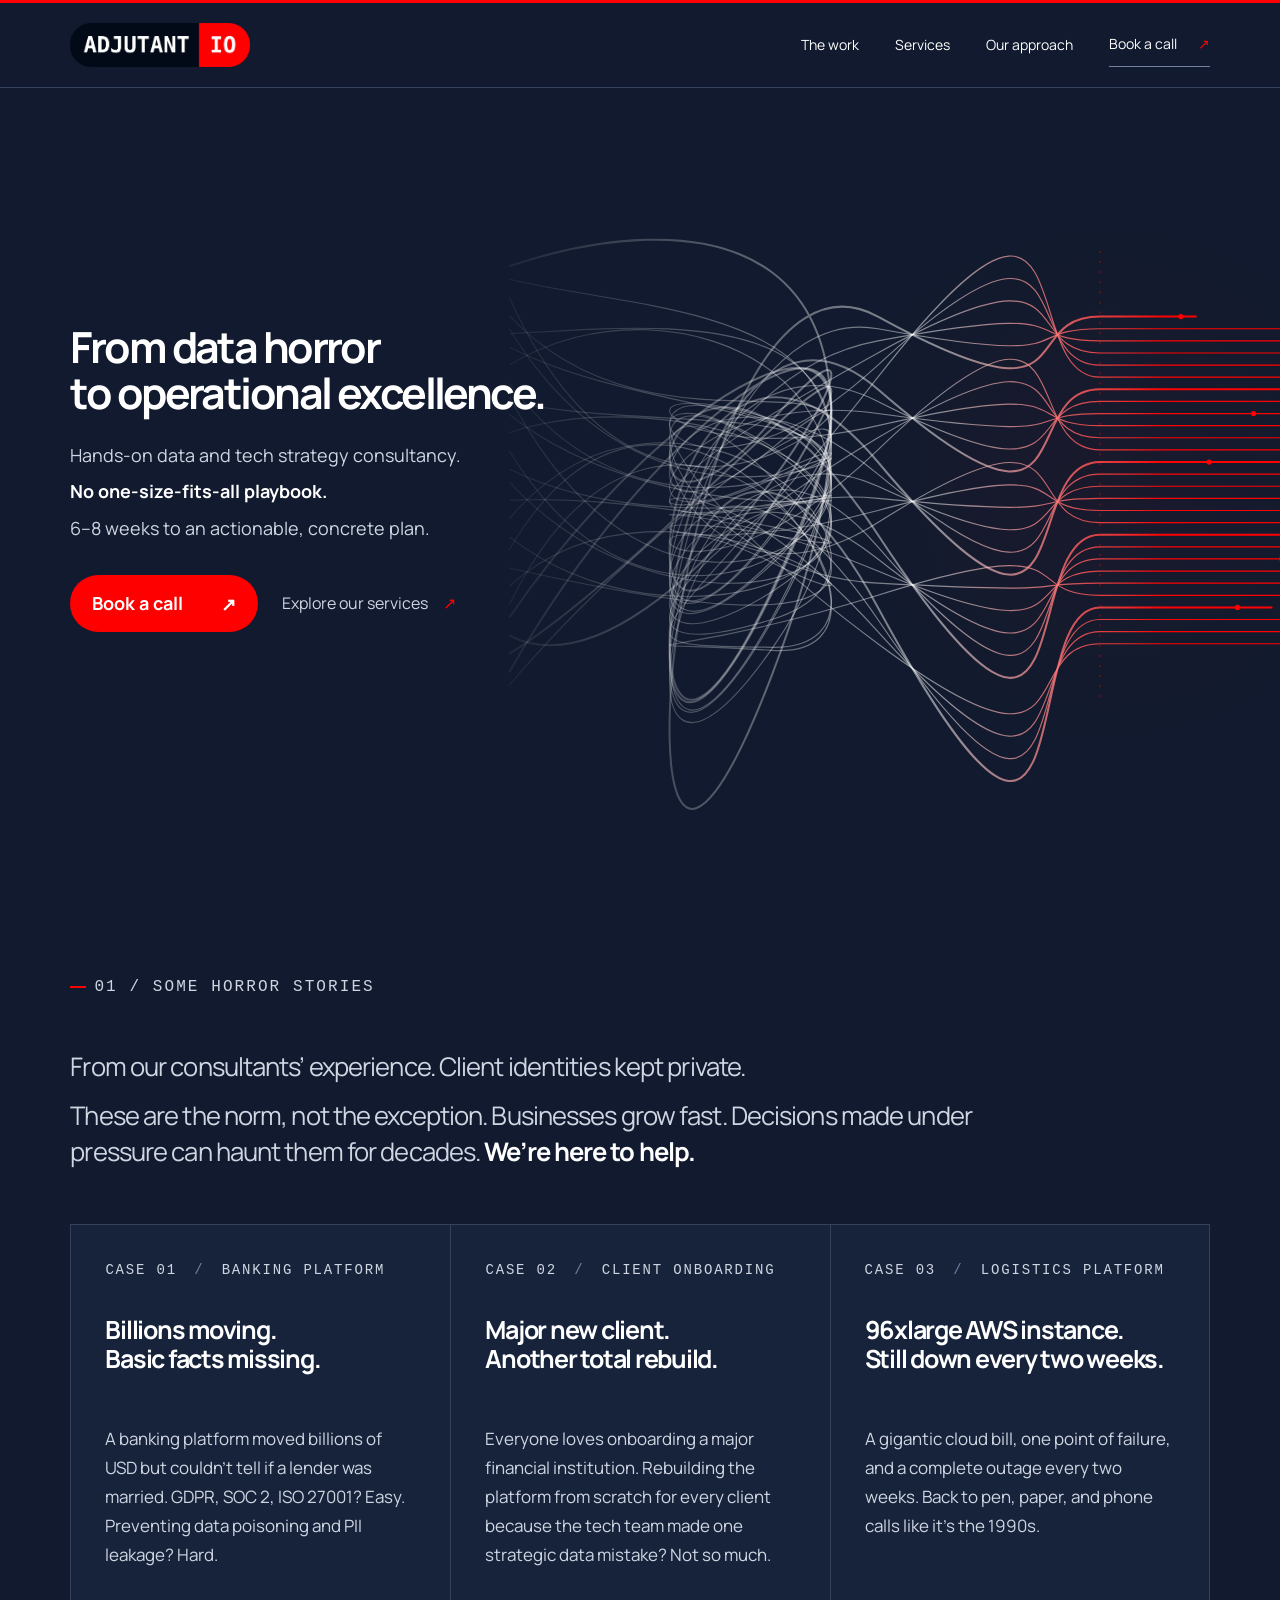
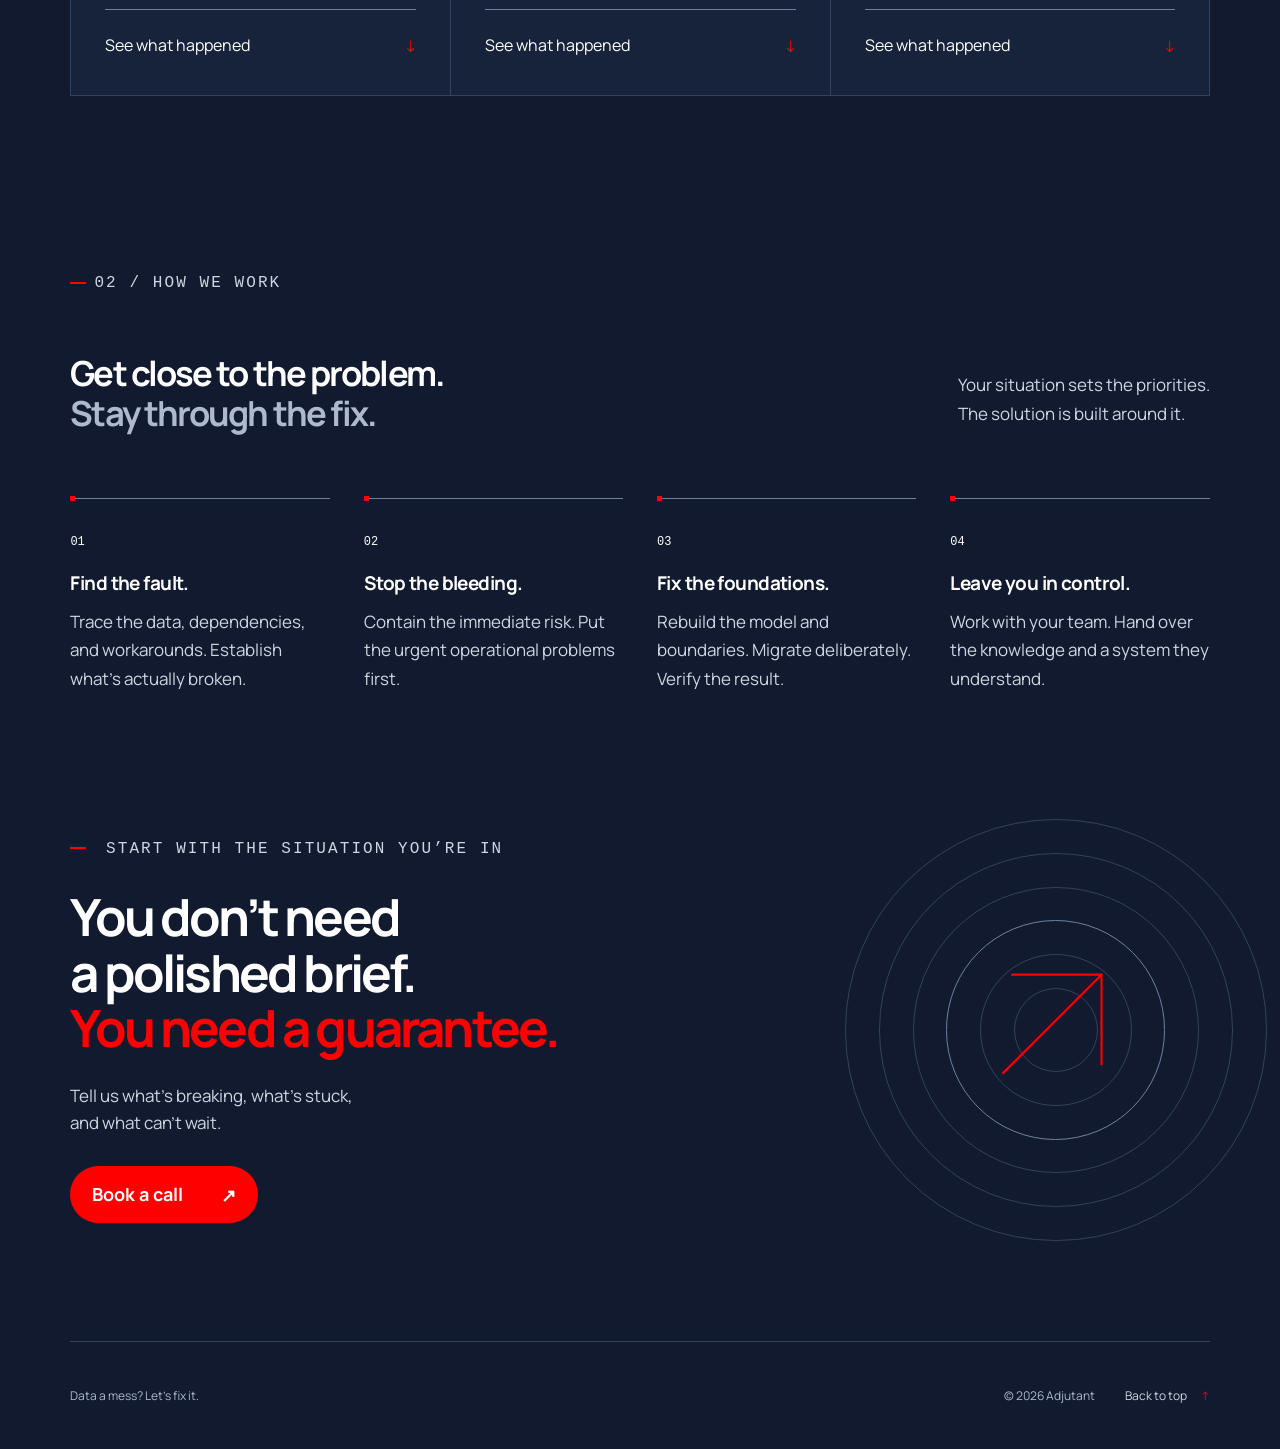
==== commit a2610556: "Update contact headline" ====
--- a/index.html
+++ b/index.html
@@ -18,7 +18,7 @@
       content="Untangle the legacy. Rebuild the foundations. Get back to running the business."
     />
     <link rel="icon" href="./brand/adjutant-original.png" type="image/png" />
-    <link rel="stylesheet" href="./src/styles.css" />
+    <link rel="stylesheet" href="./src/styles.css?v=20260930-services" />
     <script defer src="./src/main.js"></script>
   </head>
   <body id="top">
@@ -431,7 +431,7 @@
             <span class="signal-dash"></span> Start with the situation you’re in
           </p>
           <h2 id="contact-heading">
-            You don’t need<br />a polished brief.<br /><span>You need a way out.</span>
+            You don’t need<br />a polished brief.<br /><span>You need a guarantee.</span>
           </h2>
           <p>Tell us what’s breaking, what’s stuck,<br />and what can’t wait.</p>
           <a
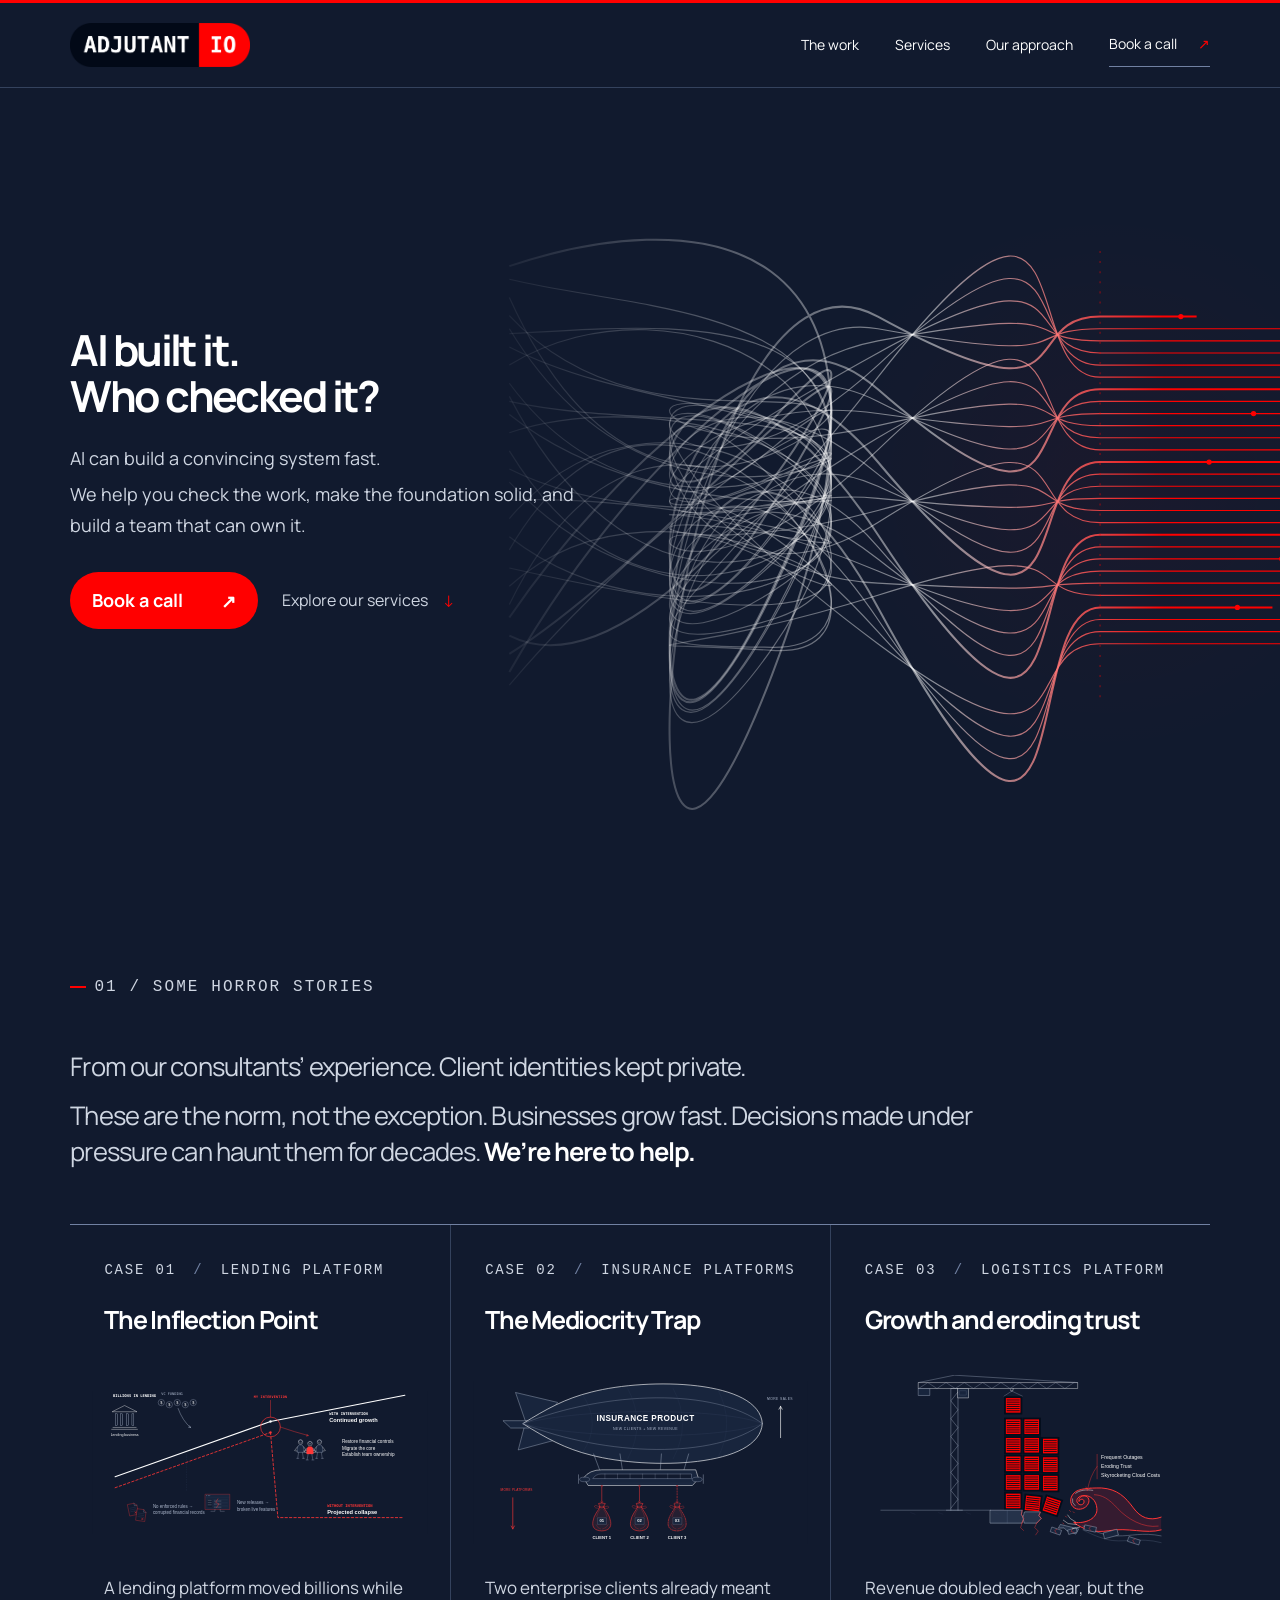
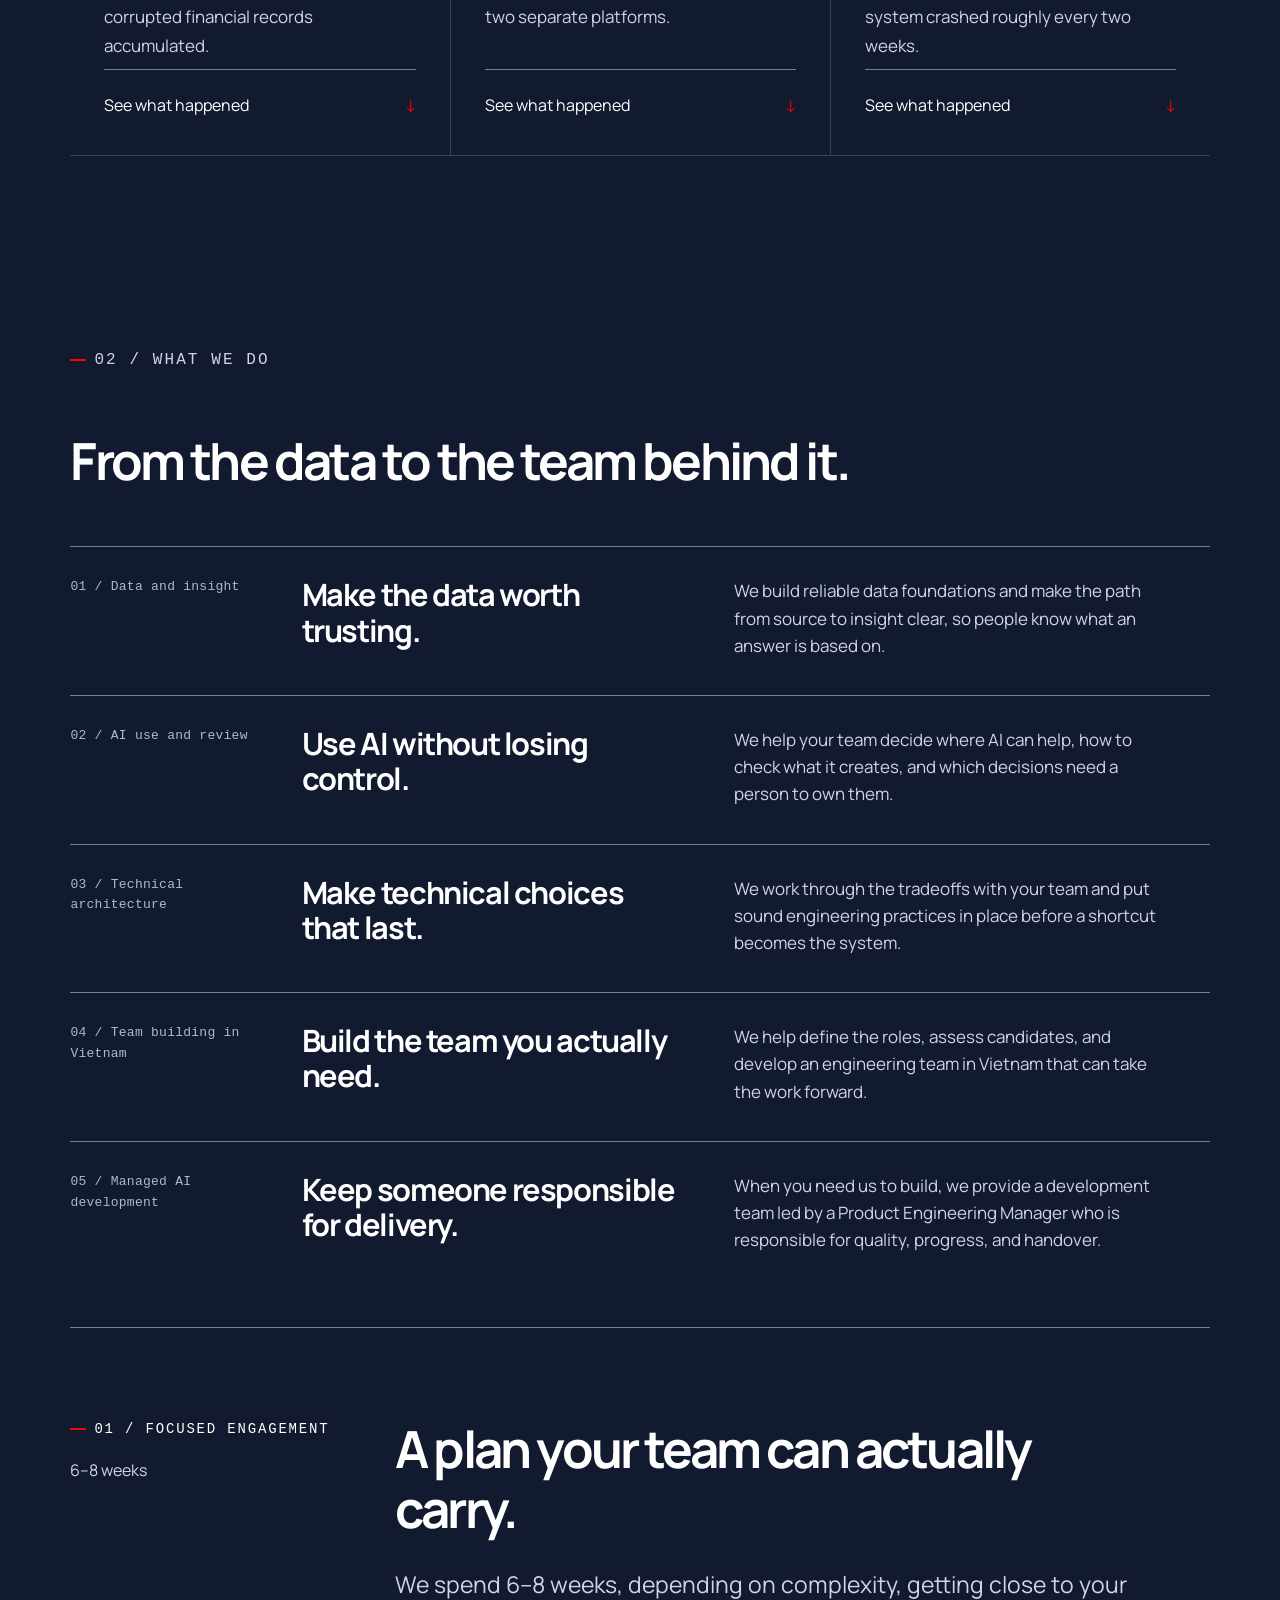
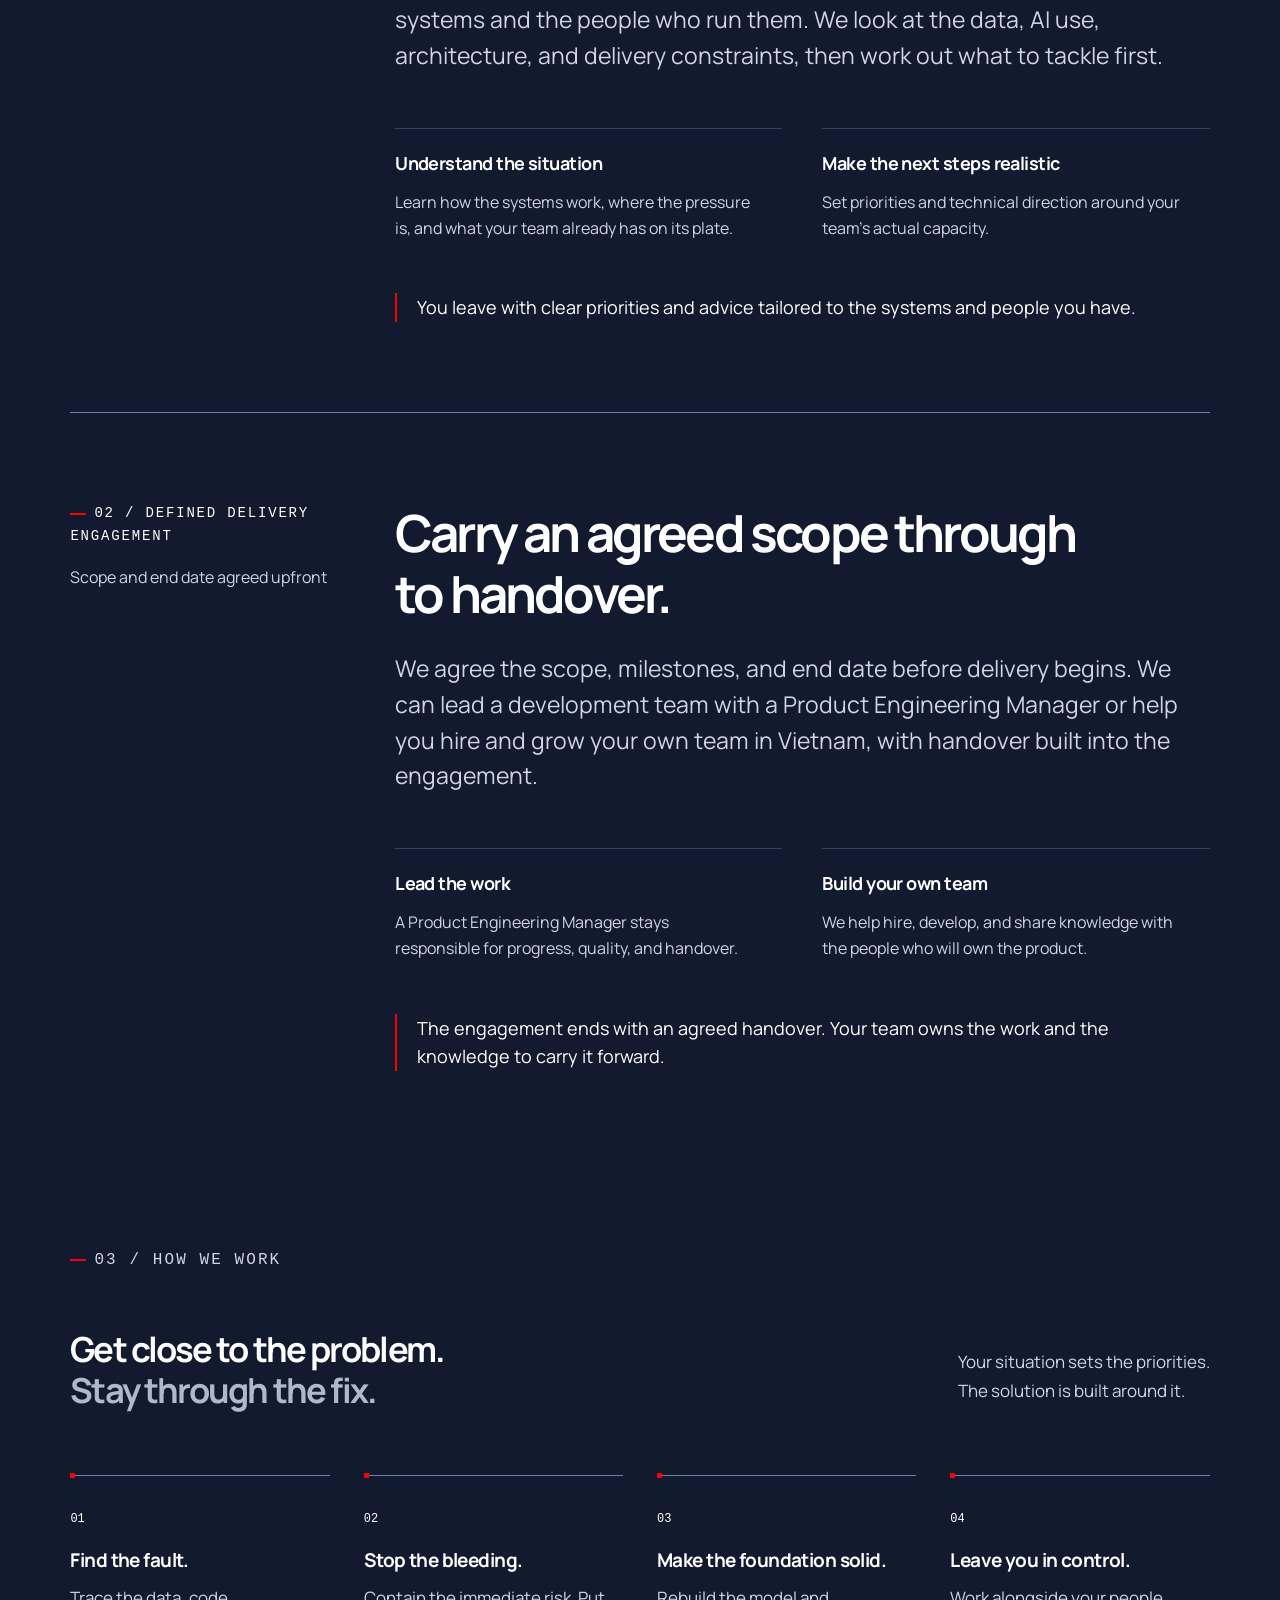
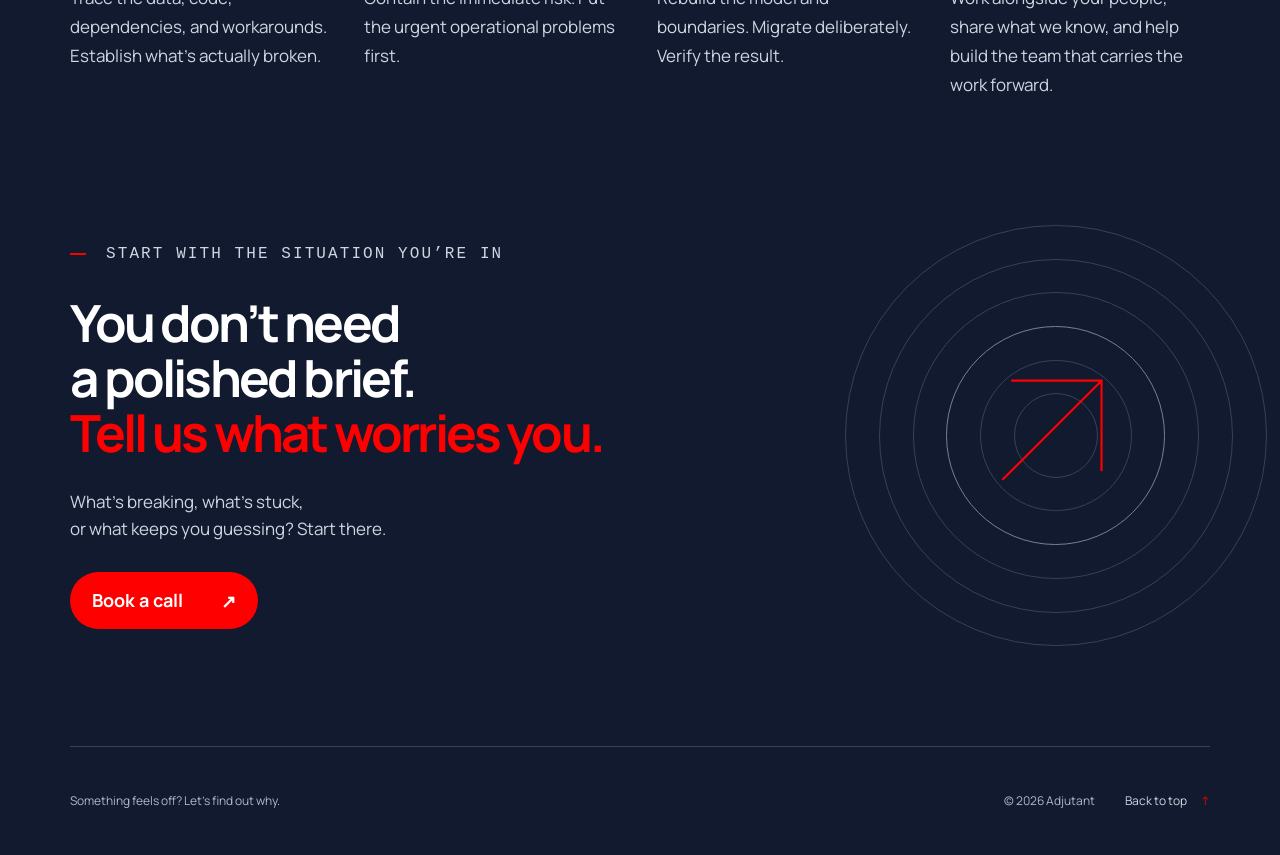
==== commit 74a4693e: "Publish selected case studies and illustrations" ====
--- a/index.html
+++ b/index.html
@@ -4,22 +4,22 @@
     <meta charset="UTF-8" />
     <meta name="viewport" content="width=device-width, initial-scale=1" />
     <meta name="theme-color" content="#1d273f" />
-    <title>Adjutant — From data horror to operational excellence</title>
+    <title>Adjutant — AI built it. Who checked it?</title>
     <meta
       name="description"
-      content="Hands-on data and tech strategy consultancy. No one-size-fits-all playbook. Typical engagement time: 6–8 weeks to an actionable, concrete plan."
+      content="AI can build a convincing system fast. Adjutant helps you check the work, make the foundation solid, and build a team that can own it."
     />
     <link rel="canonical" href="https://adjutant.io/" />
     <meta property="og:type" content="website" />
     <meta property="og:url" content="https://adjutant.io/" />
-    <meta property="og:title" content="Adjutant — From data horror to operational excellence." />
+    <meta property="og:title" content="Adjutant — AI built it. Who checked it?" />
     <meta
       property="og:description"
-      content="Untangle the legacy. Rebuild the foundations. Get back to running the business."
+      content="We help you check the work, make the foundation solid, and build a team that can own it."
     />
     <link rel="icon" href="./brand/adjutant-original.png" type="image/png" />
-    <link rel="stylesheet" href="./src/styles.css?v=20260930-services" />
-    <script defer src="./src/main.js"></script>
+    <link rel="stylesheet" href="./src/styles.css?v=20261014-case-studies" />
+    <script defer src="./src/main.js?v=20261014-case-studies"></script>
   </head>
   <body id="top">
     <a class="skip-link" href="#main">Skip to content</a>
@@ -34,7 +34,7 @@
       </a>
       <nav aria-label="Main navigation">
         <a href="#work">The work</a>
-        <a href="./services.html">Services</a>
+        <a href="#services">Services</a>
         <a href="#approach">Our approach</a>
         <a
           class="header-contact"
@@ -69,11 +69,10 @@
           </svg>
         </div>
         <div class="hero-content">
-          <h1 id="hero-heading">From data horror<br />to operational excellence.</h1>
+          <h1 id="hero-heading">AI built it.<br />Who checked it?</h1>
           <p class="hero-description">
-            <span>Hands-on data and tech strategy consultancy.</span>
-            <span><strong>No one-size-fits-all playbook.</strong></span>
-            <span>6–8 weeks to an actionable, concrete plan.</span>
+            <span>AI can build a convincing system fast.</span>
+            <span>We help you check the work, make the foundation solid, and build a team that can own it.</span>
           </p>
           <div class="hero-actions">
             <a
@@ -83,317 +82,298 @@
               rel="noopener noreferrer"
               aria-label="Book a call on Calendly (opens in a new tab)"
               >Book a call <span aria-hidden="true">↗</span></a
-            ><a class="text-link" href="./services.html"
-              >Explore our services <span aria-hidden="true">↗</span></a
+            ><a class="text-link" href="#services"
+              >Explore our services <span aria-hidden="true">↓</span></a
             >
           </div>
         </div>
       </section>
 
+      <!-- Selected case studies: start -->
       <section class="work section-shell" id="work" aria-labelledby="work-heading">
         <div class="section-marker">
-          <span class="eyebrow"
-            ><span class="signal-dash"></span>01 / Some horror stories</span
-          >
+          <span class="eyebrow"><span class="signal-dash"></span>01 / Some horror stories</span>
         </div>
         <div class="case-overview">
           <p class="case-introduction" id="work-heading">
             <span>From our consultants’ experience. Client identities kept private.</span>
-            <span
-              >These are the norm, not the exception. Businesses grow fast. Decisions made under
-              pressure can haunt them for decades. <strong>We’re here to help.</strong></span
-            >
+            <span>These are the norm, not the exception. Businesses grow fast. Decisions made under pressure can haunt them for decades. <strong>We’re here to help.</strong></span>
           </p>
           <div class="case-index" aria-label="Case studies">
             <article class="case-card" data-case-open="case-01">
-              <p class="eyebrow">Case 01 <span>/</span> Banking platform</p>
-              <h3>Billions moving.<br />Basic facts missing.</h3>
-              <p>
-                A banking platform moved billions of USD but couldn’t tell if a lender was married.
-                GDPR, SOC 2, ISO 27001? Easy. Preventing data poisoning and PII leakage? Hard.
-              </p>
+              <p class="eyebrow">Case 01 <span>/</span> Lending platform</p>
+              <h3>The Inflection Point</h3>
+              <div class="case-preview" aria-hidden="true">
+                <img src="./illustrations/case-01.svg?v=c3e5502227c4" width="1600" height="680" alt="" loading="lazy" decoding="async" />
+              </div>
+              <p>A lending platform moved billions while corrupted financial records accumulated.</p>
               <div class="case-trigger">
-                <span data-case-trigger-label>See what happened</span
-                ><span aria-hidden="true">↓</span>
+                <span data-case-trigger-label>See what happened</span><span aria-hidden="true">↓</span>
               </div>
             </article>
             <article class="case-card" data-case-open="case-02">
-              <p class="eyebrow">Case 02 <span>/</span> Client onboarding</p>
-              <h3>Major new client.<br />Another total rebuild.</h3>
-              <p>
-                Everyone loves onboarding a major financial institution. Rebuilding the platform
-                from scratch for every client because the tech team made one strategic data mistake?
-                Not so much.
-              </p>
+              <p class="eyebrow">Case 02 <span>/</span> Insurance platforms</p>
+              <h3>The Mediocrity Trap</h3>
+              <div class="case-preview" aria-hidden="true">
+                <img src="./illustrations/case-02.svg?v=77c88c67cbb6" width="1600" height="780" alt="" loading="lazy" decoding="async" />
+              </div>
+              <p>Two enterprise clients already meant two separate platforms.</p>
               <div class="case-trigger">
-                <span data-case-trigger-label>See what happened</span
-                ><span aria-hidden="true">↓</span>
+                <span data-case-trigger-label>See what happened</span><span aria-hidden="true">↓</span>
               </div>
             </article>
             <article class="case-card" data-case-open="case-03">
               <p class="eyebrow">Case 03 <span>/</span> Logistics platform</p>
-              <h3>96xlarge AWS instance.<br />Still down every two weeks.</h3>
-              <p>
-                A gigantic cloud bill, one point of failure, and a complete outage every two weeks.
-                Back to pen, paper, and phone calls like it’s the 1990s.
-              </p>
+              <h3>Growth and eroding trust</h3>
+              <div class="case-preview" aria-hidden="true">
+                <img src="./illustrations/case-03.svg?v=97be455042d0" width="1600" height="880" alt="" loading="lazy" decoding="async" />
+              </div>
+              <p>Revenue doubled each year, but the system crashed roughly every two weeks.</p>
               <div class="case-trigger">
-                <span data-case-trigger-label>See what happened</span
-                ><span aria-hidden="true">↓</span>
+                <span data-case-trigger-label>See what happened</span><span aria-hidden="true">↓</span>
               </div>
             </article>
           </div>
         </div>
-
         <div class="case-detail-region" aria-live="polite">
-          <article class="case-study" id="case-01" data-case-detail aria-labelledby="banking-title">
-            <div class="case-copy">
-              <p class="eyebrow">Case 01 <span>/</span> Banking platform</p>
-              <h3 id="banking-title">Billions moving.<br />Basic facts missing.</h3>
-              <p>
-                Billions of USD moved through a banking platform that couldn’t tell if a lender was
-                married.
-              </p>
-              <p class="case-stakes">
-                GDPR, SOC 2, ISO 27001? The easy part. Preventing data poisoning and PII leakage
-                across billions of USD in transactions? The hard part.
-              </p>
-              <div class="outcome">
-                <span class="outcome-mark" aria-hidden="true">↳</span>
-                <p>A structured foundation.<br /><strong>A migration out of the mess.</strong></p>
-              </div>
-              <div class="field-notes">
-                <h4>What happened</h4>
-                <p>
-                  The owner wanted to onboard banks quickly, each with different org charts,
-                  processes, and policies. “Flexible” should have meant configurable structures and
-                  workflows. The product requirements stayed vague, and the contracted tech team
-                  removed the rules from the data instead.
-                </p>
-                <p>
-                  PostgreSQL was treated like an unconstrained document store. One customer had
-                  “Married.” Another had no marital-status field. Another had a blank, a space, or a
-                  value in another language. Anyone—or any process—could write almost anything.
-                </p>
-                <p>
-                  Our consultant helped untangle the records, define a structured model, and migrate
-                  the legacy data. Real flexibility needed explicit identities, validated values,
-                  and rules the database could enforce.
-                </p>
-              </div>
-            </div>
-            <figure class="case-visual record-visual">
-              <dl class="case-facts">
-                <div>
-                  <dt>Money in motion</dt>
-                  <dd>Billions USD</dd>
-                </div>
-                <div>
-                  <dt>Basic identity data</dt>
-                  <dd>Inconsistent</dd>
-                </div>
-                <div>
-                  <dt>Data rules</dt>
-                  <dd>Not enforced</dd>
-                </div>
-              </dl>
+          <article class="case-study case-story" id="case-01" data-case-detail aria-labelledby="case-title-01">
+            <div class="case-story-heading">
+              <div class="case-copy">
+                <p class="eyebrow">Case 01 <span>/</span> Lending platform</p>
+                <h3 id="case-title-01" tabindex="-1">Growth was heading toward a breaking point.</h3>
+              </div>
+              <div class="case-story-context">
+                <p>A lending platform moved billions while corrupted financial records accumulated.</p>
+                <p>VC funding kept it running; new releases broke features already in production.</p>
+              </div>
+            </div>
+            <figure class="case-illustration">
+              <a class="case-artwork-link" href="./illustrations/case-01-story.svg?v=a53daf753731" target="_blank" rel="noopener noreferrer" aria-label="Open the complete Case 01 illustration in a new tab">
+                <img src="./illustrations/case-01.svg?v=c3e5502227c4" width="1600" height="680" alt="A lending business grows toward an intervention point. Continued growth follows the intervention; a dashed counterfactual trajectory drops toward projected collapse." loading="lazy" decoding="async" />
+              </a>
               <figcaption>
-                <span>UNCONTROLLED INPUT</span><span class="accent">DEFINED RECORD</span>
+                <span>The growth risk, and the intervention that changed its trajectory.</span>
+                <a href="./illustrations/case-01-story.svg?v=a53daf753731" target="_blank" rel="noopener noreferrer" aria-label="View the full-size Case 01 story in a new tab">View full-size story <span aria-hidden="true">↗</span></a>
               </figcaption>
-              <div class="record-flow">
-                <div class="raw-records">
-                  <code>status: "Married"</code><code>marital_status: " "</code
-                  ><code>status: <span>missing</span></code
-                  ><code>status: "Marié"</code>
-                </div>
-                <div class="record-bridge" aria-hidden="true"><span></span><b>→</b></div>
-                <div class="clean-record">
-                  <span class="record-label">CUSTOMER RECORD</span>
-                  <div><span>Identity</span><b>Unique</b></div>
-                  <div><span>Values</span><b>Validated</b></div>
-                  <div><span>Unknowns</span><b>Explicit</b></div>
-                  <div class="record-check">
-                    <span aria-hidden="true">✓</span> Rules at the boundary
-                  </div>
-                </div>
-              </div>
-              <p class="diagram-note">Illustrative model · ambiguity made explicit</p>
             </figure>
+            <div class="case-contribution">
+              <p class="eyebrow"><span class="signal-dash"></span> What our consultant helped change</p>
+              <div class="case-contribution-grid">
+                  <div>
+                    <h4>Plan the core migration</h4>
+                    <p>Core 1 → Core 2. Reconcile records and move clients in stages.</p>
+                  </div>
+                  <div>
+                    <h4>Restore financial controls</h4>
+                    <p>Enforce data rules and establish structured, trustworthy records.</p>
+                  </div>
+                  <div>
+                    <h4>Build the team to own it</h4>
+                    <p>Build product and tech ownership of the core and its ongoing development.</p>
+                  </div>
+              </div>
+            </div>
+            <div class="case-story-outcome">
+              <p class="eyebrow">What this enabled</p>
+              <h4>Clean records. Clear decisions.</h4>
+              <p>Structured financial data, compliance rules, and team ownership support reliable insight.</p>
+            </div>
+            <nav class="case-story-navigation" aria-label="Case study navigation">
+              <a href="#work">Back to the case studies <span aria-hidden="true">↑</span></a>
+              <a href="#case-02">Next: Insurance platforms <span aria-hidden="true">→</span></a>
+            </nav>
           </article>
 
-          <article class="case-study" id="case-02" data-case-detail aria-labelledby="finance-title">
-            <div class="case-copy">
-              <p class="eyebrow">Case 02 <span>/</span> Client onboarding</p>
-              <h3 id="finance-title">Major new client.<br />Another total rebuild.</h3>
-              <p>
-                Everyone loves onboarding a major financial institution. It is the kind of client
-                every growing business wants.
-              </p>
-              <p class="case-stakes">
-                Rebuilding the platform from scratch for every client because the tech team made one
-                strategic data mistake? Not so much.
-              </p>
-              <div class="outcome">
-                <span class="outcome-mark" aria-hidden="true">↳</span>
-                <p>A reusable core.<br /><strong>Room for each client’s workflow.</strong></p>
-              </div>
-              <div class="field-notes">
-                <h4>What happened</h4>
-                <p>
-                  Documents moved between officers for processing, compliance, and audit. The
-                  software reproduced the physical numbering and handoffs so literally that each
-                  institution required its own variation of the platform.
-                </p>
-                <p>
-                  Our consultants helped separate document identity from workflow and rebuild the
-                  core to support different institutional needs. The work addressed tightly coupled
-                  data and processing rules that made the business difficult to scale.
-                </p>
-              </div>
-            </div>
-            <figure class="case-visual platform-visual">
-              <dl class="case-facts">
-                <div>
-                  <dt>Major new client</dt>
-                  <dd>One new build</dd>
-                </div>
-                <div>
-                  <dt>Identity + workflow</dt>
-                  <dd>Coupled</dd>
-                </div>
-                <div>
-                  <dt>Platform reuse</dt>
-                  <dd>Blocked</dd>
-                </div>
-              </dl>
+          <article class="case-study case-story" id="case-02" data-case-detail aria-labelledby="case-title-02">
+            <div class="case-story-heading">
+              <div class="case-copy">
+                <p class="eyebrow">Case 02 <span>/</span> Insurance platforms</p>
+                <h3 id="case-title-02" tabindex="-1">Each new sale came with ANOTHER complete rebuild.</h3>
+              </div>
+              <div class="case-story-context">
+                <p>Two enterprise clients already meant two separate platforms.</p>
+                <p>Every new sale brought another costly build and a permanent maintenance obligation.</p>
+              </div>
+            </div>
+            <figure class="case-illustration">
+              <a class="case-artwork-link" href="./illustrations/case-02-story.svg?v=db10838136ba" target="_blank" rel="noopener noreferrer" aria-label="Open the complete Case 02 illustration in a new tab">
+                <img src="./illustrations/case-02.svg?v=77c88c67cbb6" width="1600" height="780" alt="An airship represents the insurance product. Revenue provides lift while three client-specific platform obligations hang beneath it as ballast; the third is a projected next sale." loading="lazy" decoding="async" />
+              </a>
               <figcaption>
-                <span>CLIENT-BY-CLIENT REBUILDS</span><span class="accent">ONE ADAPTABLE CORE</span>
+                <span>New clients should lift the business. Separate rebuilds add lasting weight.</span>
+                <a href="./illustrations/case-02-story.svg?v=db10838136ba" target="_blank" rel="noopener noreferrer" aria-label="View the full-size Case 02 story in a new tab">View full-size story <span aria-hidden="true">↗</span></a>
               </figcaption>
-              <div class="platform-before">
-                <div><span>Client A</span><i>Platform A</i></div>
-                <div><span>Client B</span><i>Platform B</i></div>
-                <div><span>Client C</span><i>Platform C</i></div>
-              </div>
-              <div class="platform-divider">
-                <span></span><b aria-hidden="true">↓</b><span></span>
-              </div>
-              <div class="platform-after">
-                <div class="workflow-row">
-                  <span>Workflow A</span><span>Workflow B</span><span>Workflow C</span>
-                </div>
-                <div class="connector-trunk" aria-hidden="true"></div>
-                <div class="shared-core">
-                  <span class="core-symbol" aria-hidden="true">⊞</span>
-                  <div>
-                    <strong>Shared data foundation</strong
-                    ><span>Identity · integrity · traceability</span>
-                  </div>
-                </div>
-              </div>
-              <p class="diagram-note">Illustrative architecture · variation without duplication</p>
             </figure>
+            <div class="case-contribution">
+              <p class="eyebrow"><span class="signal-dash"></span> What our consultant helped change</p>
+              <div class="case-contribution-grid">
+                  <div>
+                    <h4>Rebuild the team</h4>
+                    <p>Hire strong engineers and align product with engineering.</p>
+                  </div>
+                  <div>
+                    <h4>Consolidate the product</h4>
+                    <p>Build one reusable platform and unify data for future clients.</p>
+                  </div>
+                  <div>
+                    <h4>Keep existing clients live</h4>
+                    <p>Preserve two-way compatibility between the shared product and existing platforms.</p>
+                  </div>
+              </div>
+            </div>
+            <div class="case-story-outcome">
+              <p class="eyebrow">What this enabled</p>
+              <h4>Future sales add clients to one reusable product.</h4>
+              <p>A path to scalable onboarding and comparable insight, with existing clients kept operating.</p>
+            </div>
+            <nav class="case-story-navigation" aria-label="Case study navigation">
+              <a href="#work">Back to the case studies <span aria-hidden="true">↑</span></a>
+              <a href="#case-03">Next: Logistics platform <span aria-hidden="true">→</span></a>
+            </nav>
           </article>
 
-          <article
-            class="case-study"
-            id="case-03"
-            data-case-detail
-            aria-labelledby="logistics-title"
-          >
-            <div class="case-copy">
-              <p class="eyebrow">Case 03 <span>/</span> Logistics platform</p>
-              <h3 id="logistics-title">
-                A 96xlarge AWS instance.<br />Still down every<br />two weeks.
-              </h3>
-              <p>
-                They were paying for a gigantic AWS 96xlarge instance to prop up a
-                single-point-of-failure PostgreSQL database. It still took a fast-growing logistics
-                operation completely offline every two weeks.
-              </p>
-              <p class="case-stakes">
-                Work fell back to pen, paper, and phone calls like it’s the 1990s. The machine was
-                enormous. A catastrophic software and data architecture mistake remained underneath
-                it.
-              </p>
-              <div class="outcome">
-                <span class="outcome-mark" aria-hidden="true">↳</span>
-                <p>
-                  Operations and analytics, decoupled.<br /><strong
-                    >Insight without the collision.</strong
-                  >
-                </p>
-              </div>
-              <div class="field-notes">
-                <h4>What happened</h4>
-                <p>
-                  A load balancer spread requests across copies of the same backend monolith. Every
-                  copy hammered the same master database. Reporting and analytics hammered it too.
-                  More application servers only sent more work to the same bottleneck.
-                </p>
-                <p>
-                  Even a 96xlarge AWS instance could not fix that design. Production and analytics
-                  competed for the same resources. A bigger box was an expensive way to keep the
-                  same failure mode.
-                </p>
-                <p>
-                  Our consultant helped move the platform toward a service-oriented architecture,
-                  separating data and workloads. Real-time analytics moved to an independent
-                  platform so insight no longer competed with operations.
-                </p>
-              </div>
-            </div>
-            <figure class="case-visual workload-visual">
-              <dl class="case-facts">
-                <div>
-                  <dt>Database</dt>
-                  <dd>AWS 96xlarge instance</dd>
-                </div>
-                <div>
-                  <dt>Failure point</dt>
-                  <dd>One database</dd>
-                </div>
-                <div>
-                  <dt>Major outage</dt>
-                  <dd>Every 2 weeks</dd>
-                </div>
-              </dl>
+          <article class="case-study case-story" id="case-03" data-case-detail aria-labelledby="case-title-03">
+            <div class="case-story-heading">
+              <div class="case-copy">
+                <p class="eyebrow">Case 03 <span>/</span> Logistics platform</p>
+                <h3 id="case-title-03" tabindex="-1">They could absorb the outages. Customer trust was harder to replace.</h3>
+              </div>
+              <div class="case-story-context">
+                <p>Revenue doubled each year, but the system crashed roughly every two weeks.</p>
+                <p>Operations absorbed the disruption; reporting relied on manual extracts and Excel.</p>
+              </div>
+            </div>
+            <figure class="case-illustration">
+              <a class="case-artwork-link" href="./illustrations/case-03-story.svg?v=c7ec0d15c2a4" target="_blank" rel="noopener noreferrer" aria-label="Open the complete Case 03 illustration in a new tab">
+                <img src="./illustrations/case-03.svg?v=97be455042d0" width="1600" height="880" alt="A crane lifts a red container onto a growing stack. A breaking wave erodes the ground; the bottom-right container falls and the bottom-middle container starts detaching." loading="lazy" decoding="async" />
+              </a>
               <figcaption>
-                <span>SHARED FAILURE POINT</span><span class="accent">SEPARATE WORKLOADS</span>
+                <span>Growth continued above. Recurring outages were eroding the foundations below.</span>
+                <a href="./illustrations/case-03-story.svg?v=c7ec0d15c2a4" target="_blank" rel="noopener noreferrer" aria-label="View the full-size Case 03 story in a new tab">View full-size story <span aria-hidden="true">↗</span></a>
               </figcaption>
-              <div class="bottleneck">
-                <div class="load-sources">
-                  <span>Operations</span><span>Reports</span><span>Analytics</span>
-                </div>
-                <div class="load-lines" aria-hidden="true"></div>
-                <div class="database-node">
-                  <span aria-hidden="true">▤</span> AWS 96xlarge instance · one PostgreSQL database
-                </div>
-                <p class="outage-label">Major outage every two weeks</p>
-              </div>
-              <div class="separated-loads">
-                <div>
-                  <span class="lane-label">RUN THE BUSINESS</span>
-                  <div class="lane-node">Operational services</div>
-                  <div class="lane-rule" aria-hidden="true">↓</div>
-                  <div class="lane-node">Operational data</div>
-                </div>
-                <span class="data-feed" role="img" aria-label="Data flows to analytics">→</span>
-                <div>
-                  <span class="lane-label accent">UNDERSTAND IT</span>
-                  <div class="lane-node lane-accent">Independent analytics</div>
-                  <div class="lane-rule accent" aria-hidden="true">↓</div>
-                  <div class="lane-node lane-accent">Business insights</div>
-                </div>
-              </div>
-              <p class="diagram-note">Illustrative architecture · isolation over a bigger box</p>
             </figure>
+            <div class="case-contribution">
+              <p class="eyebrow"><span class="signal-dash"></span> What our consultant helped change</p>
+              <div class="case-contribution-grid">
+                  <div>
+                    <h4>Plan focused services</h4>
+                    <p>Separate driver, customer, admin, fleet, and warehouse responsibilities.</p>
+                  </div>
+                  <div>
+                    <h4>Build the data platform</h4>
+                    <p>Data lake → warehouse → real-time analytics, separate from the operational system.</p>
+                  </div>
+                  <div>
+                    <h4>Replace manual reporting</h4>
+                    <p>Connect current operational data for accurate, timely business insight.</p>
+                  </div>
+              </div>
+            </div>
+            <div class="case-story-outcome">
+              <p class="eyebrow">What this enabled</p>
+              <h4>More dependable operations. Live business insight.</h4>
+              <p>Contain disruption, improve service, and support informed decisions as the business grows.</p>
+            </div>
+            <nav class="case-story-navigation" aria-label="Case study navigation">
+              <a href="#work">Back to the case studies <span aria-hidden="true">↑</span></a>
+              <a href="#case-01">Next: Lending platform <span aria-hidden="true">→</span></a>
+            </nav>
           </article>
         </div>
       </section>
+      <!-- Selected case studies: end -->
+
+      <section class="capabilities section-shell" id="services" aria-labelledby="capabilities-heading">
+        <div class="section-marker">
+          <span class="eyebrow"><span class="signal-dash"></span>02 / What we do</span>
+        </div>
+        <h2 id="capabilities-heading">From the data to the team behind it.</h2>
+        <div class="capability-list">
+          <div class="capability-row">
+            <span class="capability-index">01 / Data and insight</span>
+            <h3>Make the data worth trusting.</h3>
+            <p>We build reliable data foundations and make the path from source to insight clear, so people know what an answer is based on.</p>
+          </div>
+          <div class="capability-row">
+            <span class="capability-index">02 / AI use and review</span>
+            <h3>Use AI without losing control.</h3>
+            <p>We help your team decide where AI can help, how to check what it creates, and which decisions need a person to own them.</p>
+          </div>
+          <div class="capability-row">
+            <span class="capability-index">03 / Technical architecture</span>
+            <h3>Make technical choices that last.</h3>
+            <p>We work through the tradeoffs with your team and put sound engineering practices in place before a shortcut becomes the system.</p>
+          </div>
+          <div class="capability-row">
+            <span class="capability-index">04 / Team building in Vietnam</span>
+            <h3>Build the team you actually need.</h3>
+            <p>We help define the roles, assess candidates, and develop an engineering team in Vietnam that can take the work forward.</p>
+          </div>
+          <div class="capability-row">
+            <span class="capability-index">05 / Managed AI development</span>
+            <h3>Keep someone responsible for delivery.</h3>
+            <p>When you need us to build, we provide a development team led by a Product Engineering Manager who is responsible for quality, progress, and handover.</p>
+          </div>
+        </div>
+      </section>
+
+      <div class="services-list section-shell" aria-label="Ways to work with us">
+        <section class="service-entry" aria-labelledby="assessment-heading">
+          <div class="service-index">
+            <p class="eyebrow"><span class="signal-dash"></span>01 / Focused engagement</p>
+            <p>6–8 weeks</p>
+          </div>
+          <div class="service-detail">
+            <h2 id="assessment-heading">A plan your team can actually carry.</h2>
+            <p class="service-summary">
+              We spend 6–8 weeks, depending on complexity, getting close to your systems and the
+              people who run them. We look at the data, AI use, architecture, and delivery constraints,
+              then work out what to tackle first.
+            </p>
+            <div class="service-points">
+              <div>
+                <h3>Understand the situation</h3>
+                <p>Learn how the systems work, where the pressure is, and what your team already has on its plate.</p>
+              </div>
+              <div>
+                <h3>Make the next steps realistic</h3>
+                <p>Set priorities and technical direction around your team’s actual capacity.</p>
+              </div>
+            </div>
+            <p class="service-endnote">You leave with clear priorities and advice tailored to the systems and people you have.</p>
+          </div>
+        </section>
+
+        <section class="service-entry" aria-labelledby="delivery-heading">
+          <div class="service-index">
+            <p class="eyebrow"><span class="signal-dash"></span>02 / Defined delivery engagement</p>
+            <p>Scope and end date agreed upfront</p>
+          </div>
+          <div class="service-detail">
+            <h2 id="delivery-heading">Carry an agreed scope through to handover.</h2>
+            <p class="service-summary">
+              We agree the scope, milestones, and end date before delivery begins. We can lead a
+              development team with a Product Engineering Manager or help you hire and grow your
+              own team in Vietnam, with handover built into the engagement.
+            </p>
+            <div class="service-points">
+              <div>
+                <h3>Lead the work</h3>
+                <p>A Product Engineering Manager stays responsible for progress, quality, and handover.</p>
+              </div>
+              <div>
+                <h3>Build your own team</h3>
+                <p>We help hire, develop, and share knowledge with the people who will own the product.</p>
+              </div>
+            </div>
+            <p class="service-endnote">The engagement ends with an agreed handover. Your team owns the work and the knowledge to carry it forward.</p>
+          </div>
+        </section>
+      </div>
 
       <section class="approach section-shell" id="approach" aria-labelledby="approach-heading">
         <div class="section-marker">
-          <span class="eyebrow"><span class="signal-dash"></span>02 / How we work</span>
+          <span class="eyebrow"><span class="signal-dash"></span>03 / How we work</span>
         </div>
         <div class="section-heading">
           <h2 id="approach-heading">
@@ -405,7 +385,7 @@
           <li>
             <span class="step-number">01</span>
             <h3>Find the fault.</h3>
-            <p>Trace the data, dependencies, and workarounds. Establish what’s actually broken.</p>
+            <p>Trace the data, code, dependencies, and workarounds. Establish what’s actually broken.</p>
           </li>
           <li>
             <span class="step-number">02</span>
@@ -414,13 +394,13 @@
           </li>
           <li>
             <span class="step-number">03</span>
-            <h3>Fix the foundations.</h3>
+            <h3>Make the foundation solid.</h3>
             <p>Rebuild the model and boundaries. Migrate deliberately. Verify the result.</p>
           </li>
           <li>
             <span class="step-number">04</span>
             <h3>Leave you in control.</h3>
-            <p>Work with your team. Hand over the knowledge and a system they understand.</p>
+            <p>Work alongside your people, share what we know, and help build the team that carries the work forward.</p>
           </li>
         </ol>
       </section>
@@ -431,9 +411,9 @@
             <span class="signal-dash"></span> Start with the situation you’re in
           </p>
           <h2 id="contact-heading">
-            You don’t need<br />a polished brief.<br /><span>You need a guarantee.</span>
+            You don’t need<br />a polished brief.<br /><span>Tell us what worries you.</span>
           </h2>
-          <p>Tell us what’s breaking, what’s stuck,<br />and what can’t wait.</p>
+          <p>What’s breaking, what’s stuck,<br />or what keeps you guessing? Start there.</p>
           <a
             class="button booking-link"
             href="https://calendly.com/an-adjutant/imlistening"
@@ -450,7 +430,7 @@
       </section>
     </main>
     <footer class="site-footer">
-      <p>Data a mess? Let’s fix it.</p>
+      <p>Something feels off? Let’s find out why.</p>
       <span class="copyright">© <span id="year">2026</span> Adjutant</span
       ><a href="#top" class="back-top">Back to top <span aria-hidden="true">↑</span></a>
     </footer>
--- a/src/styles.css
+++ b/src/styles.css
@@ -980,7 +980,7 @@
   color: var(--signal);
 }
 
-/* Services page */
+/* Services and engagements */
 .site-header nav a[aria-current='page'] {
   color: var(--ink);
   border-bottom: 1px solid var(--signal);
@@ -1067,6 +1067,40 @@
   font: 14px var(--font-mono);
   letter-spacing: 0.1em;
 }
+.capabilities {
+  padding-top: clamp(78px, 8vw, 120px);
+  padding-bottom: 38px;
+}
+.capabilities h2 {
+  max-width: 880px;
+  margin-bottom: 56px;
+  font-size: clamp(38px, 4vw, 60px);
+}
+.capability-row {
+  display: grid;
+  grid-template-columns: minmax(180px, 0.28fr) minmax(260px, 0.8fr) minmax(260px, 1fr);
+  gap: clamp(28px, 4vw, 72px);
+  align-items: start;
+  padding: 30px 0 36px;
+  border-top: 1px solid var(--line-strong);
+}
+.capability-index {
+  color: var(--ink-muted);
+  font: 13px var(--font-mono);
+  line-height: 1.6;
+  letter-spacing: 0.02em;
+}
+.capability-row h3 {
+  font-size: clamp(25px, 2.4vw, 35px);
+  line-height: 1.15;
+  letter-spacing: -0.045em;
+}
+.capability-row p {
+  max-width: 440px;
+  color: var(--ink-secondary);
+  font-size: 17px;
+  line-height: 1.6;
+}
 .services-list {
   scroll-margin-top: 88px;
 }
@@ -1080,7 +1114,6 @@
 .service-index .eyebrow {
   color: var(--ink);
   font-size: 14px;
-  white-space: nowrap;
 }
 .service-index > p:last-child {
   margin-top: 18px;
@@ -1233,6 +1266,13 @@
 }
 
 @media (max-width: 1050px) {
+  .capability-row {
+    grid-template-columns: minmax(145px, 0.4fr) minmax(0, 1fr);
+    gap: 18px 32px;
+  }
+  .capability-row p {
+    grid-column: 2;
+  }
   .services-hero {
     grid-template-columns: minmax(0, 1fr) minmax(260px, 0.7fr);
     gap: 30px;
@@ -1280,6 +1320,21 @@
 }
 
 @media (max-width: 760px) {
+  .capabilities {
+    padding-top: 68px;
+    padding-bottom: 10px;
+  }
+  .capabilities h2 {
+    margin-bottom: 36px;
+  }
+  .capability-row {
+    grid-template-columns: 1fr;
+    gap: 13px;
+    padding: 28px 0 35px;
+  }
+  .capability-row p {
+    grid-column: auto;
+  }
   .services-hero {
     min-height: auto;
     grid-template-columns: 1fr;
@@ -1374,6 +1429,9 @@
   .section-marker {
     margin-bottom: 35px;
   }
+  .section-marker .eyebrow {
+    white-space: normal;
+  }
   .work {
     padding-top: 65px;
   }
@@ -1471,6 +1529,10 @@
   .contact {
     padding-top: 10px;
     padding-bottom: 62px;
+  }
+  .contact-copy {
+    min-width: 0;
+    max-width: 100%;
   }
   .contact h2 {
     font-size: clamp(36px, 8.7vw, 63px);
@@ -1636,7 +1698,7 @@
   .contact .eyebrow {
     font-size: 13px;
     letter-spacing: 0.05em;
-    white-space: nowrap;
+    white-space: normal;
   }
 }
 
@@ -1662,3 +1724,207 @@
     bottom: 45px;
   }
 }
+
+/* Selected case studies: native story text and the approved illustrations. */
+.case-index {
+  background: var(--ground);
+  border: 0;
+  border-top: 1px solid var(--line-strong);
+  border-bottom: 1px solid var(--line);
+}
+.case-card {
+  min-height: 530px;
+}
+.case-card h3 {
+  min-height: 2.3em;
+  margin: 24px 0 12px;
+}
+.case-preview {
+  display: flex;
+  align-items: center;
+  justify-content: center;
+  height: 175px;
+  margin: 0 -12px 24px;
+  overflow: hidden;
+}
+.case-preview img {
+  display: block;
+  width: 100%;
+  height: 100%;
+  object-fit: contain;
+  transition: transform 0.3s var(--ease);
+}
+.case-card:hover .case-preview img,
+.case-card:focus-visible .case-preview img {
+  transform: scale(1.025);
+}
+.case-story {
+  display: block;
+  padding: 58px 0 72px;
+}
+.case-story-heading {
+  display: grid;
+  grid-template-columns: minmax(0, 1.1fr) minmax(0, 0.9fr);
+  align-items: end;
+  gap: clamp(32px, 5vw, 84px);
+}
+.case-story-heading .case-copy h3 {
+  font-size: clamp(34px, 3.1vw, 48px);
+  line-height: 1.15;
+  margin: 22px 0 0;
+}
+.case-story-heading h3:focus {
+  outline: none;
+}
+.case-story-context {
+  color: var(--ink-secondary);
+  font-size: 18px;
+  line-height: 1.75;
+}
+.case-story-context p:first-child {
+  color: var(--ink);
+  font-size: 20px;
+}
+.case-story-context p + p {
+  margin-top: 16px;
+}
+.case-illustration {
+  margin: 42px 0 48px;
+}
+.case-artwork-link {
+  display: block;
+  cursor: zoom-in;
+}
+.case-artwork-link img {
+  display: block;
+  width: 100%;
+  height: auto;
+}
+.case-illustration figcaption {
+  align-items: baseline;
+  margin-top: 20px;
+  padding-top: 18px;
+  border-top: 1px solid var(--line);
+  font-family: var(--font-body);
+  font-size: 13px;
+  line-height: 1.65;
+  letter-spacing: 0;
+}
+.case-illustration figcaption > span {
+  max-width: 720px;
+  color: var(--ink-muted);
+}
+.case-illustration figcaption a {
+  flex: none;
+  padding-block: 8px;
+  color: var(--ink);
+  border-bottom: 1px solid var(--line-strong);
+}
+.case-illustration figcaption a span,
+.case-story-navigation a span {
+  margin-left: 12px;
+  color: var(--signal);
+}
+.case-contribution > .eyebrow {
+  font-size: 14px;
+}
+.case-contribution-grid {
+  display: grid;
+  grid-template-columns: repeat(3, minmax(0, 1fr));
+  gap: clamp(28px, 4vw, 64px);
+  margin-top: 28px;
+}
+.case-contribution-grid h4 {
+  margin: 0 0 12px;
+  font-size: 22px;
+  line-height: 1.3;
+  letter-spacing: -0.035em;
+}
+.case-contribution-grid p {
+  color: var(--ink-secondary);
+  font-size: 17px;
+  line-height: 1.7;
+}
+.case-story-outcome {
+  margin-top: 46px;
+  padding: 30px 0 34px;
+  border-top: 1px solid var(--line-strong);
+  border-bottom: 1px solid var(--line);
+}
+.case-story-outcome h4 {
+  max-width: 1100px;
+  margin: 15px 0;
+  font-size: clamp(28px, 2.5vw, 38px);
+  line-height: 1.25;
+  letter-spacing: -0.045em;
+}
+.case-story-outcome > p:last-child {
+  max-width: 980px;
+  color: var(--ink-secondary);
+  font-size: 18px;
+  line-height: 1.7;
+}
+.case-story-navigation {
+  display: flex;
+  justify-content: space-between;
+  gap: 24px;
+  padding-top: 24px;
+  font-size: 14px;
+}
+.case-story-navigation a {
+  min-height: 44px;
+  padding-block: 10px;
+}
+.case-story-navigation a:hover,
+.case-illustration figcaption a:hover {
+  color: var(--signal);
+}
+@media (max-width: 760px) {
+  .case-card {
+    min-height: 0;
+  }
+  .case-card h3 {
+    min-height: 0;
+    margin: 22px 0 8px;
+  }
+  .case-preview {
+    height: 165px;
+    margin-bottom: 18px;
+  }
+  .case-story {
+    padding: 36px 0 46px;
+  }
+  .case-story-heading {
+    grid-template-columns: 1fr;
+    gap: 24px;
+  }
+  .case-story-heading .case-copy h3 {
+    font-size: clamp(30px, 7.5vw, 42px);
+  }
+  .case-story-context,
+  .case-story-context p:first-child {
+    font-size: 18px;
+  }
+  .case-illustration {
+    margin-block: 26px 34px;
+  }
+  .case-illustration figcaption {
+    align-items: start;
+    flex-direction: column;
+    gap: 12px;
+    font-size: 13px;
+  }
+  .case-contribution-grid {
+    grid-template-columns: 1fr;
+    gap: 24px;
+    margin-top: 24px;
+  }
+  .case-story-outcome {
+    margin-top: 32px;
+  }
+  .case-story-navigation {
+    align-items: start;
+    flex-direction: column;
+    gap: 6px;
+  }
+}
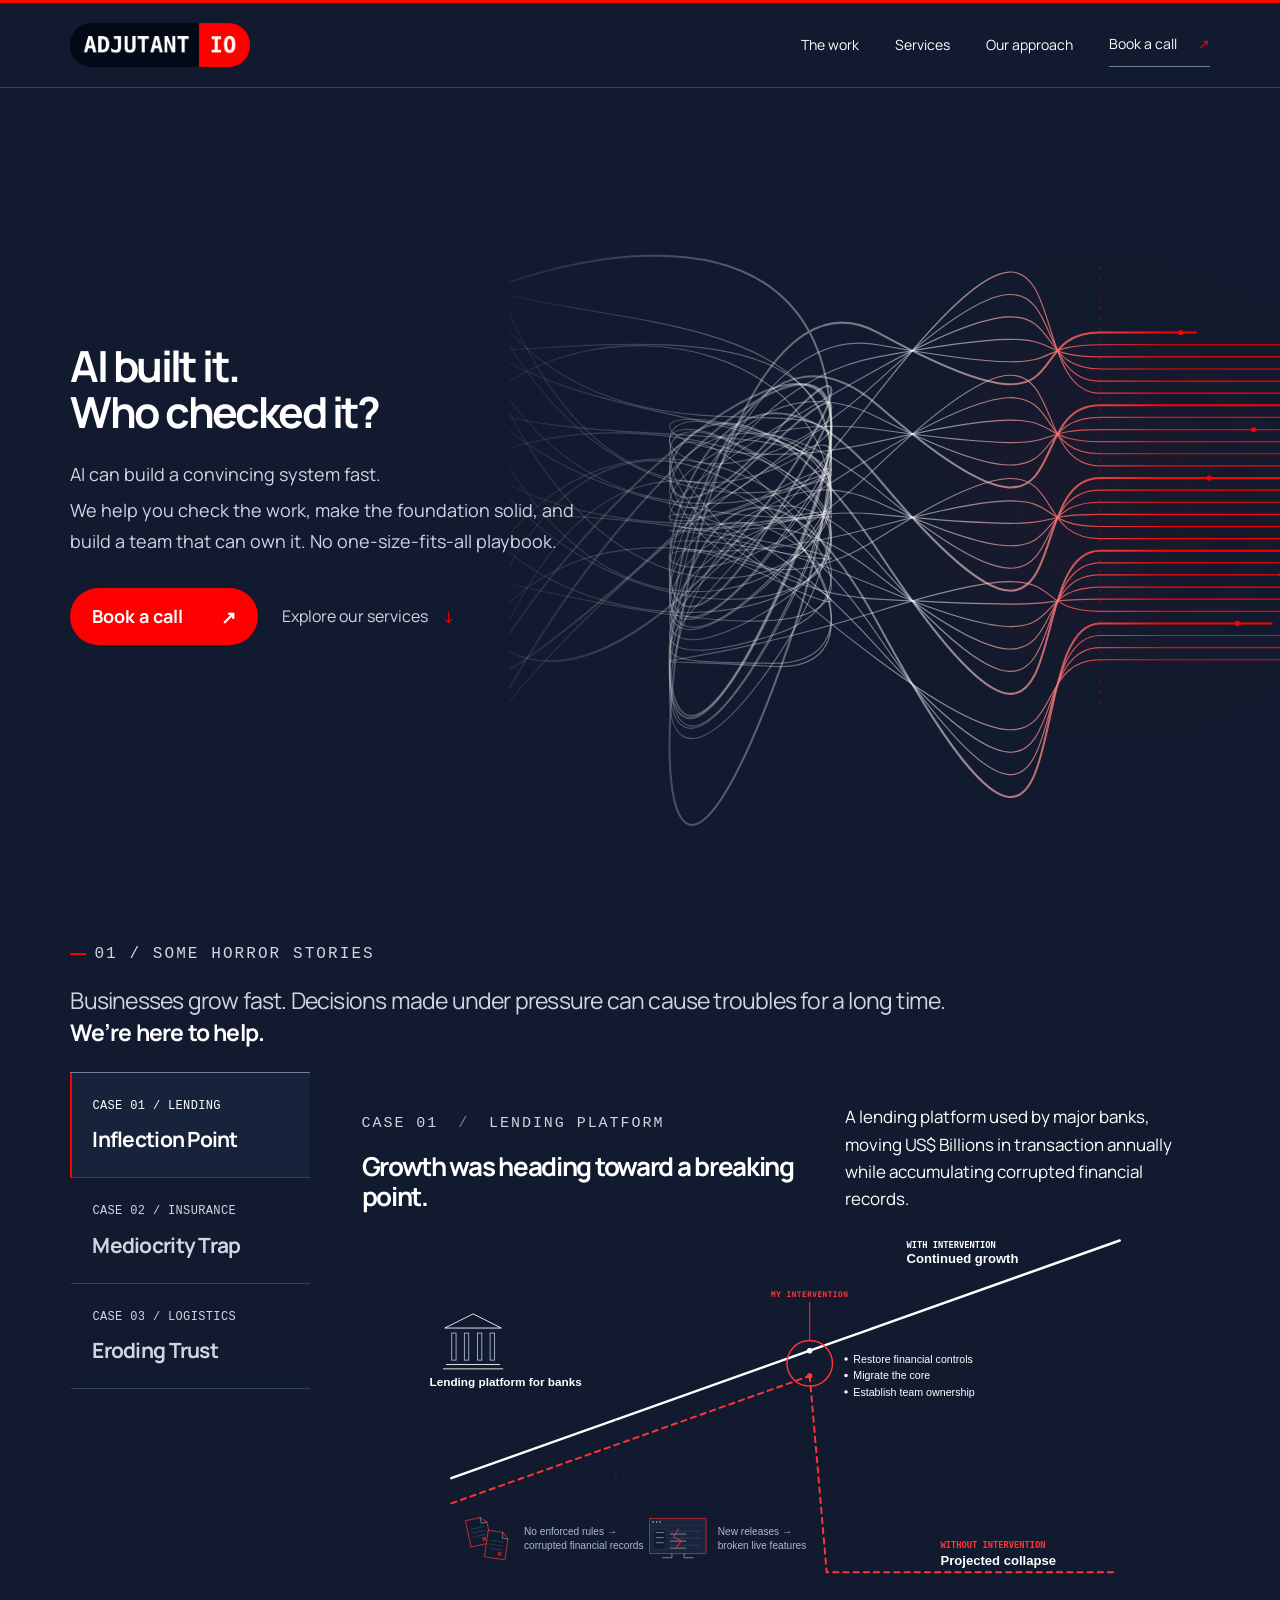
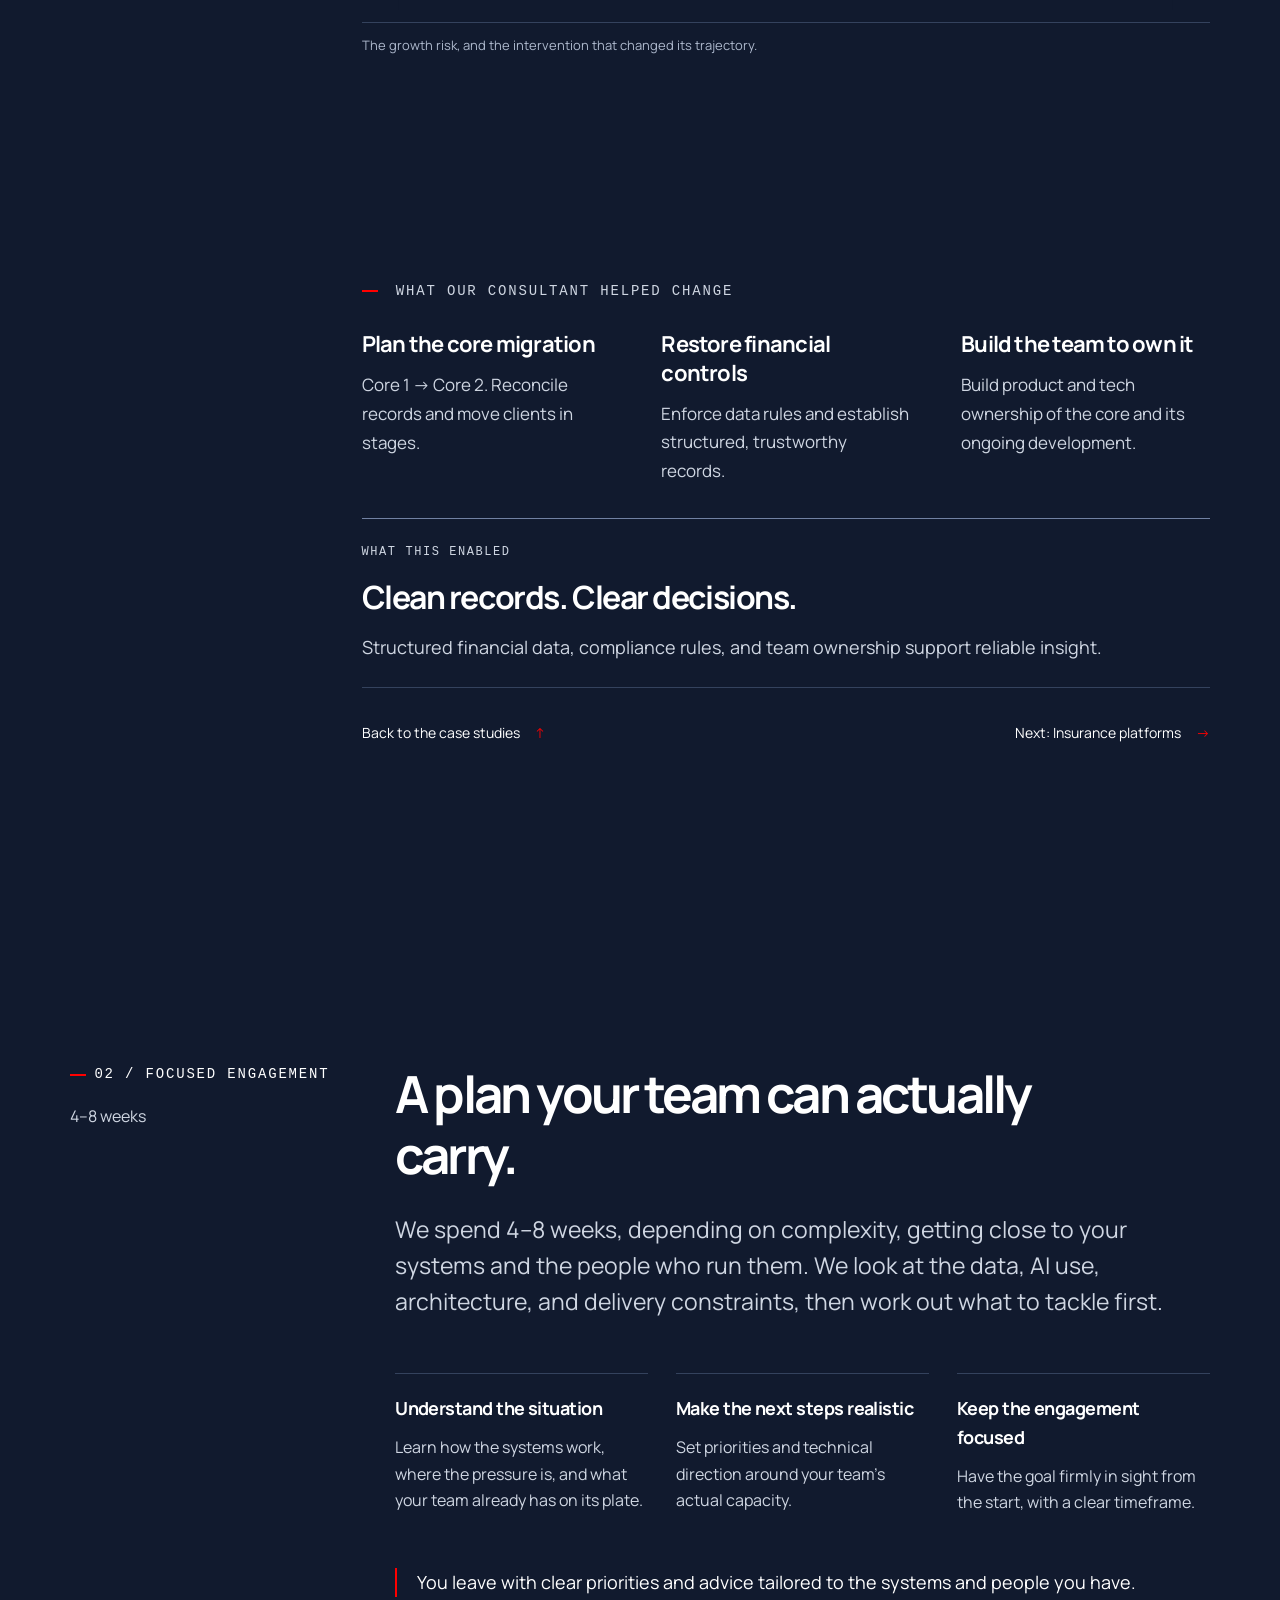
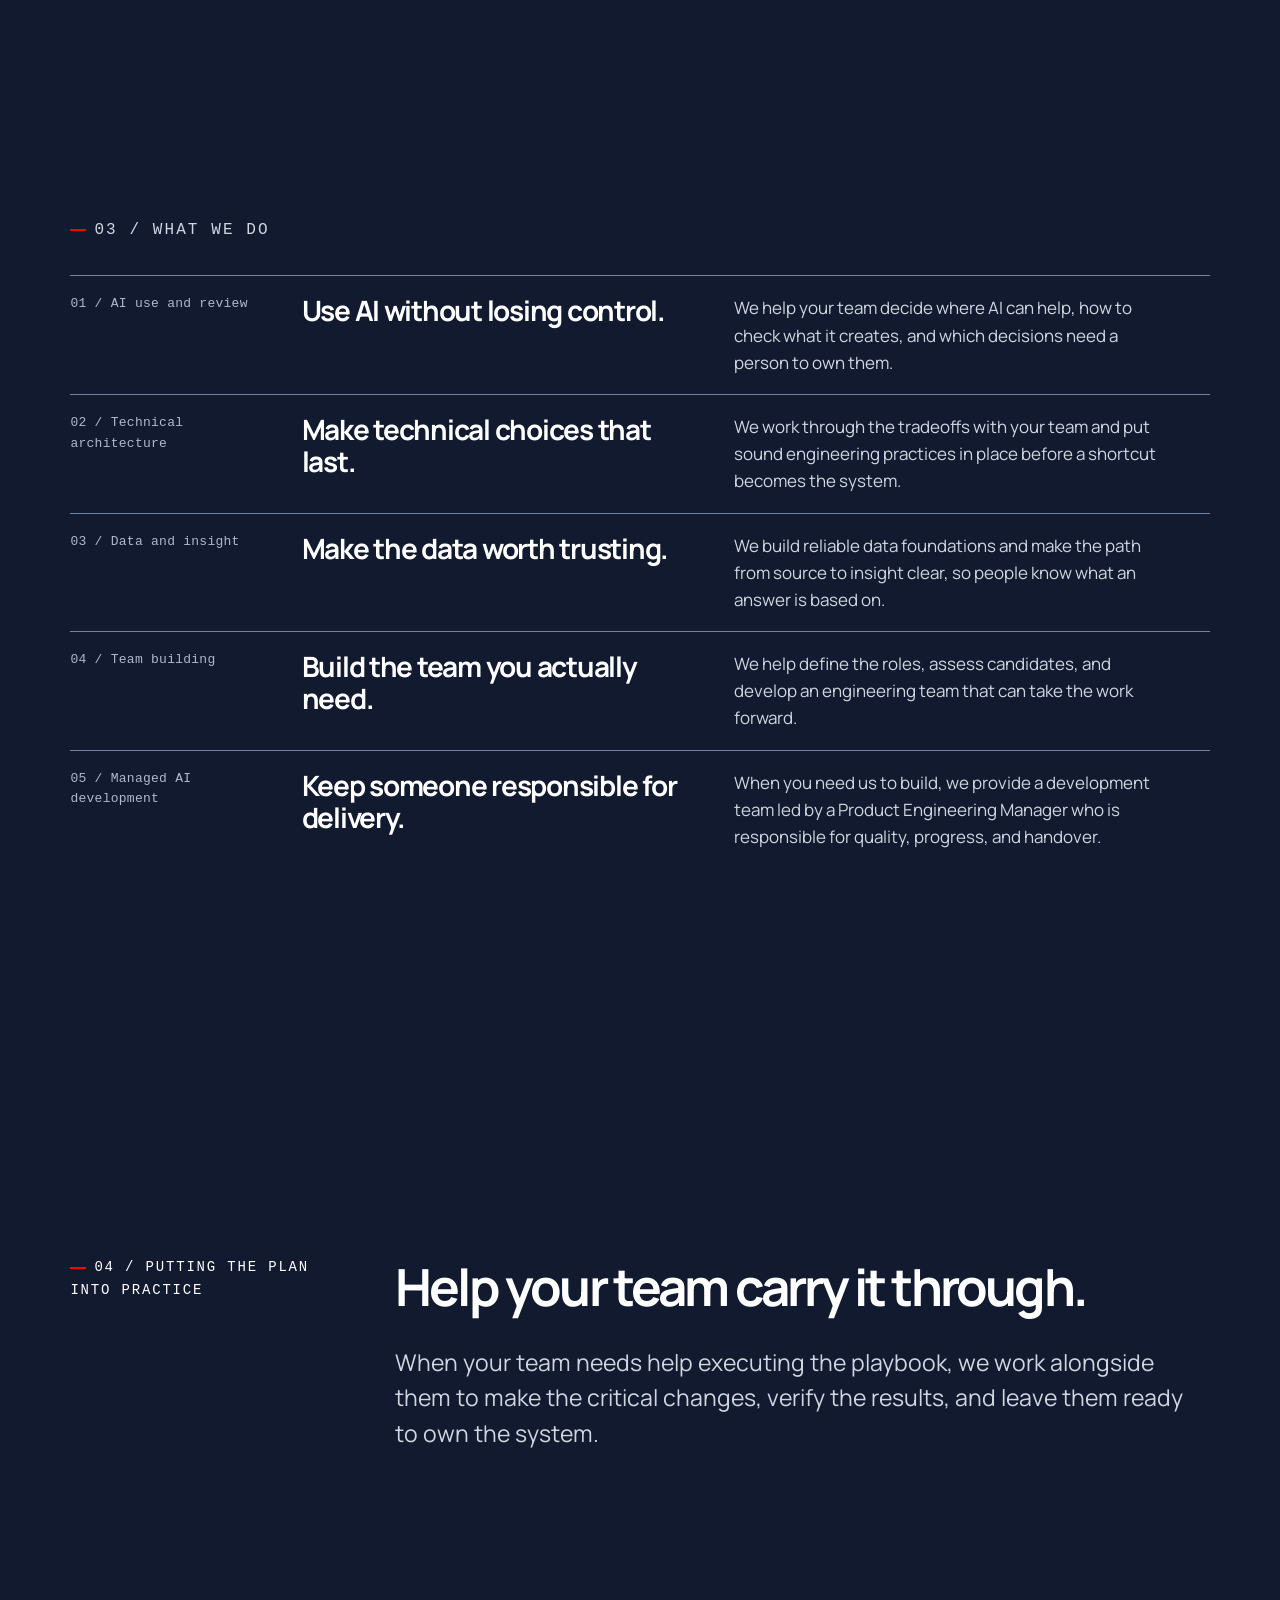
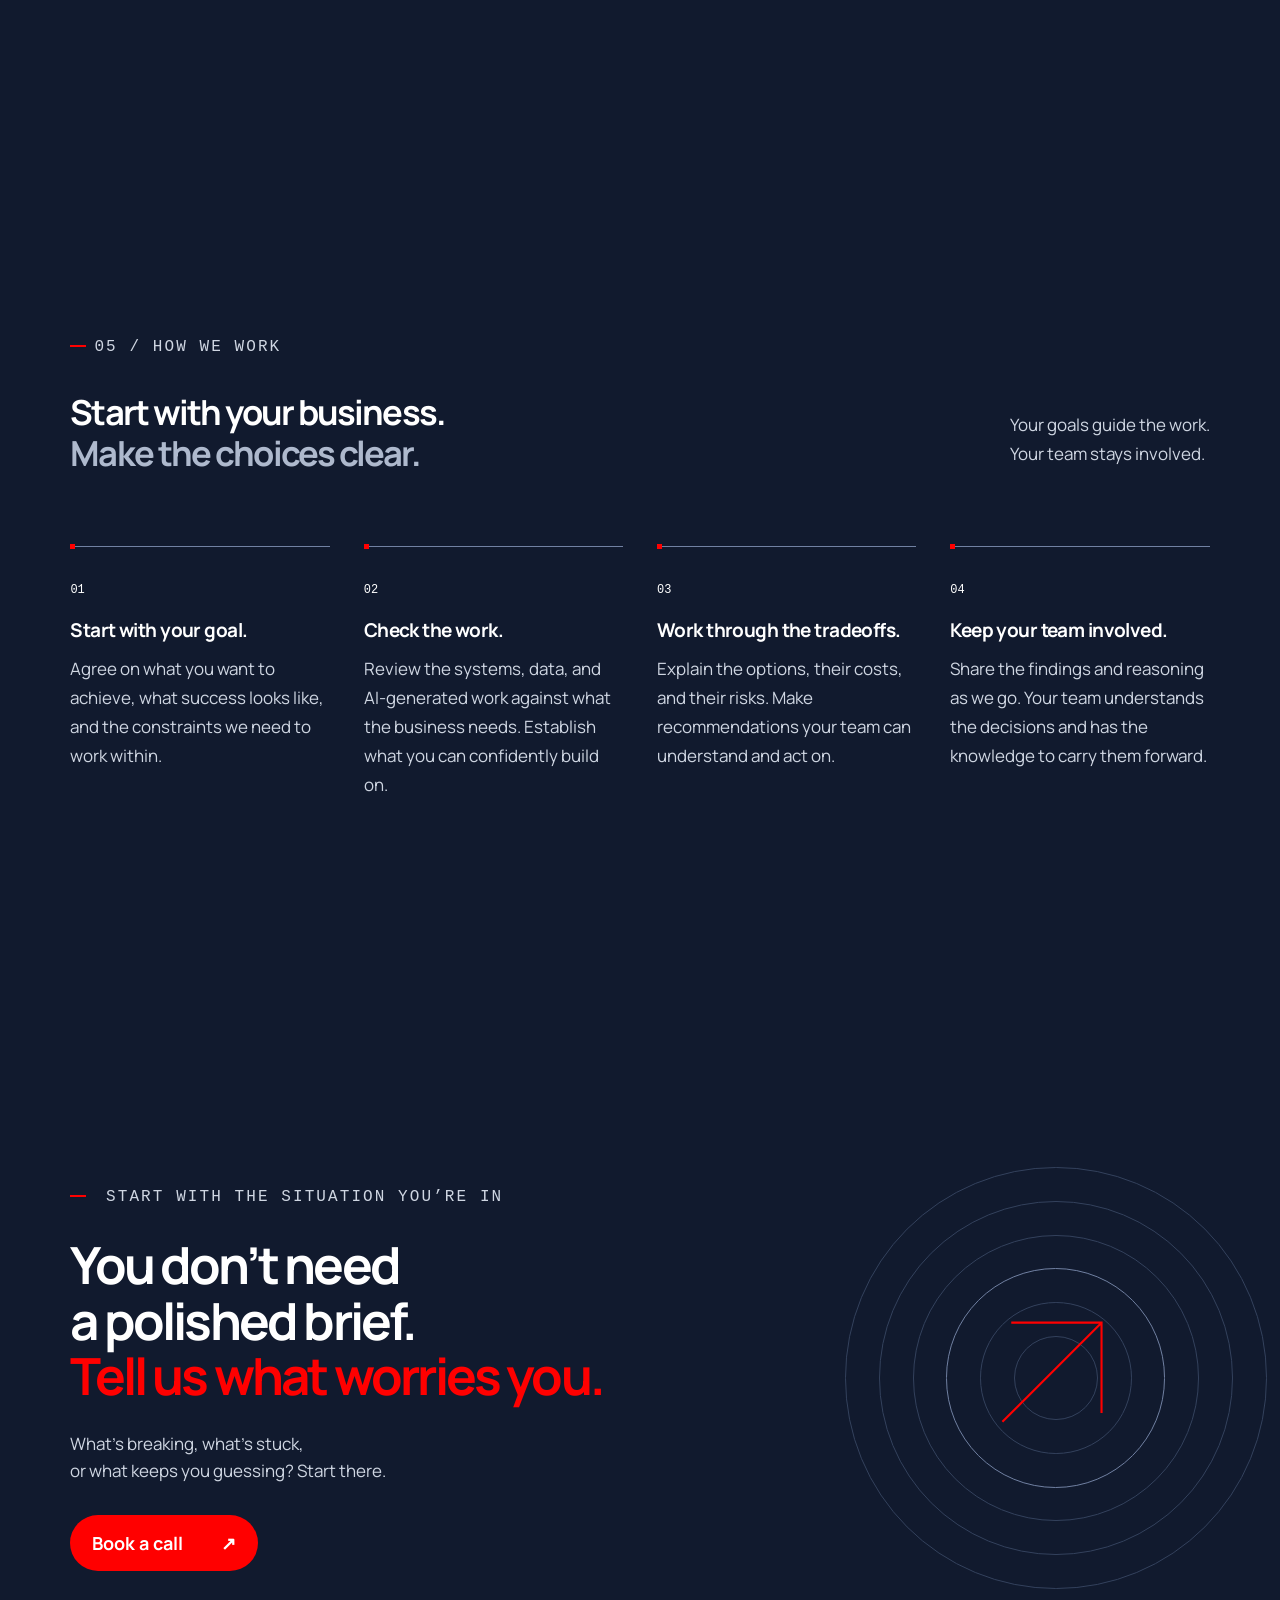
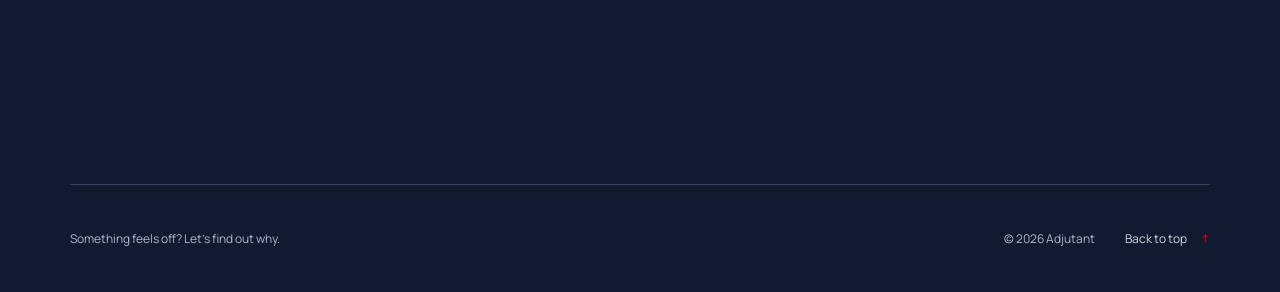
==== commit 140fd6e7: "Refine website messaging and full-screen section layout" ====
--- a/index.html
+++ b/index.html
@@ -18,8 +18,8 @@
       content="We help you check the work, make the foundation solid, and build a team that can own it."
     />
     <link rel="icon" href="./brand/adjutant-original.png" type="image/png" />
-    <link rel="stylesheet" href="./src/styles.css?v=20261014-case-studies" />
-    <script defer src="./src/main.js?v=20261014-case-studies"></script>
+    <link rel="stylesheet" href="./src/styles.css?v=20261015-page-sections" />
+    <script defer src="./src/main.js?v=20261015-page-sections"></script>
   </head>
   <body id="top">
     <a class="skip-link" href="#main">Skip to content</a>
@@ -48,7 +48,7 @@
     </header>
     <div class="reading-progress" aria-hidden="true"></div>
     <main id="main">
-      <section class="hero" aria-labelledby="hero-heading">
+      <section class="hero page-section" aria-labelledby="hero-heading">
         <div class="hero-art" aria-hidden="true">
           <svg id="flow-art" viewBox="0 0 900 650" fill="none">
             <defs>
@@ -72,7 +72,7 @@
           <h1 id="hero-heading">AI built it.<br />Who checked it?</h1>
           <p class="hero-description">
             <span>AI can build a convincing system fast.</span>
-            <span>We help you check the work, make the foundation solid, and build a team that can own it.</span>
+            <span>We help you check the work, make the foundation solid, and build a team that can own it. No one-size-fits-all playbook.</span>
           </p>
           <div class="hero-actions">
             <a
@@ -90,224 +90,235 @@
       </section>
 
       <!-- Selected case studies: start -->
-      <section class="work section-shell" id="work" aria-labelledby="work-heading">
+      <section class="work section-shell page-section" id="work" aria-labelledby="work-heading">
         <div class="section-marker">
           <span class="eyebrow"><span class="signal-dash"></span>01 / Some horror stories</span>
         </div>
-        <div class="case-overview">
-          <p class="case-introduction" id="work-heading">
-            <span>From our consultants’ experience. Client identities kept private.</span>
-            <span>These are the norm, not the exception. Businesses grow fast. Decisions made under pressure can haunt them for decades. <strong>We’re here to help.</strong></span>
-          </p>
-          <div class="case-index" aria-label="Case studies">
-            <article class="case-card" data-case-open="case-01">
-              <p class="eyebrow">Case 01 <span>/</span> Lending platform</p>
-              <h3>The Inflection Point</h3>
-              <div class="case-preview" aria-hidden="true">
-                <img src="./illustrations/case-01.svg?v=c3e5502227c4" width="1600" height="680" alt="" loading="lazy" decoding="async" />
-              </div>
-              <p>A lending platform moved billions while corrupted financial records accumulated.</p>
-              <div class="case-trigger">
-                <span data-case-trigger-label>See what happened</span><span aria-hidden="true">↓</span>
+        <p class="case-introduction" id="work-heading">
+          <span>Businesses grow fast. Decisions made under pressure can cause troubles for a long time. <strong>We’re here to help.</strong></span>
+        </p>
+        <div class="case-browser">
+          <nav class="case-tabs" aria-label="Case studies">
+            <a class="case-tab" id="case-tab-01" href="#case-01" data-case-open="case-01">
+              <span class="eyebrow">Case 01 / Lending</span>
+              <span class="case-tab-title">Inflection Point</span>
+            </a>
+            <a class="case-tab" id="case-tab-02" href="#case-02" data-case-open="case-02">
+              <span class="eyebrow">Case 02 / Insurance</span>
+              <span class="case-tab-title">Mediocrity Trap</span>
+            </a>
+            <a class="case-tab" id="case-tab-03" href="#case-03" data-case-open="case-03">
+              <span class="eyebrow">Case 03 / Logistics</span>
+              <span class="case-tab-title">Eroding Trust</span>
+            </a>
+          </nav>
+          <div class="case-detail-region" aria-live="polite">
+            <article class="case-study case-story" id="case-01" data-case-detail aria-labelledby="case-title-01">
+              <div class="case-story-scene">
+                <div class="case-story-heading">
+                  <div class="case-copy">
+                    <p class="eyebrow">Case 01 <span>/</span> Lending platform</p>
+                    <h3 id="case-title-01" tabindex="-1">Growth was heading toward a breaking point.</h3>
+                  </div>
+                  <div class="case-story-context">
+                    <p>A lending platform used by major banks, moving US$ Billions in transaction annually while accumulating corrupted financial records.</p>
+                  </div>
+                </div>
+                <figure class="case-illustration">
+                  <img src="./illustrations/case-01.svg?v=93fde67870f0" width="1600" height="780" alt="A lending platform for banks grows toward an intervention point. Continued growth follows the intervention; a dashed counterfactual trajectory drops toward projected collapse." loading="lazy" decoding="async" />
+                  <figcaption>
+                    <span>The growth risk, and the intervention that changed its trajectory.</span>
+                  </figcaption>
+                </figure>
+              </div>
+              <div class="case-story-result">
+                <div class="case-contribution">
+                  <p class="eyebrow"><span class="signal-dash"></span> What our consultant helped change</p>
+                  <div class="case-contribution-grid">
+                      <div>
+                        <h4>Plan the core migration</h4>
+                        <p>Core 1 → Core 2. Reconcile records and move clients in stages.</p>
+                      </div>
+                      <div>
+                        <h4>Restore financial controls</h4>
+                        <p>Enforce data rules and establish structured, trustworthy records.</p>
+                      </div>
+                      <div>
+                        <h4>Build the team to own it</h4>
+                        <p>Build product and tech ownership of the core and its ongoing development.</p>
+                      </div>
+                  </div>
+                </div>
+                <div class="case-story-outcome">
+                  <p class="eyebrow">What this enabled</p>
+                  <h4>Clean records. Clear decisions.</h4>
+                  <p>Structured financial data, compliance rules, and team ownership support reliable insight.</p>
+                </div>
+                <nav class="case-story-navigation" aria-label="Case study navigation">
+                  <a href="#work">Back to the case studies <span aria-hidden="true">↑</span></a>
+                  <a href="#case-02">Next: Insurance platforms <span aria-hidden="true">→</span></a>
+                </nav>
               </div>
             </article>
-            <article class="case-card" data-case-open="case-02">
-              <p class="eyebrow">Case 02 <span>/</span> Insurance platforms</p>
-              <h3>The Mediocrity Trap</h3>
-              <div class="case-preview" aria-hidden="true">
-                <img src="./illustrations/case-02.svg?v=77c88c67cbb6" width="1600" height="780" alt="" loading="lazy" decoding="async" />
-              </div>
-              <p>Two enterprise clients already meant two separate platforms.</p>
-              <div class="case-trigger">
-                <span data-case-trigger-label>See what happened</span><span aria-hidden="true">↓</span>
+
+            <article class="case-study case-story" id="case-02" data-case-detail aria-labelledby="case-title-02">
+              <div class="case-story-scene">
+                <div class="case-story-heading">
+                  <div class="case-copy">
+                    <p class="eyebrow">Case 02 <span>/</span> Insurance platforms</p>
+                    <h3 id="case-title-02" tabindex="-1">Each new sale came with ANOTHER complete rebuild.</h3>
+                  </div>
+                  <div class="case-story-context">
+                    <p>Two enterprise clients already meant two separate platforms.</p>
+                    <p>Every new sale brought another costly build and a permanent maintenance obligation.</p>
+                  </div>
+                </div>
+                <figure class="case-illustration">
+                  <img src="./illustrations/case-02.svg?v=09400c69bd70" width="1600" height="780" alt="An airship represents the insurance product. Revenue provides lift while three client-specific platform obligations hang beneath it as ballast; the third is a projected next sale." loading="lazy" decoding="async" />
+                  <figcaption>
+                    <span>New clients should lift the business. Separate rebuilds add lasting weight.</span>
+                  </figcaption>
+                </figure>
+              </div>
+              <div class="case-story-result">
+                <div class="case-contribution">
+                  <p class="eyebrow"><span class="signal-dash"></span> What our consultant helped change</p>
+                  <div class="case-contribution-grid">
+                      <div>
+                        <h4>Rebuild the team</h4>
+                        <p>Hire strong engineers and align product with engineering.</p>
+                      </div>
+                      <div>
+                        <h4>Consolidate the product</h4>
+                        <p>Build one reusable platform and unify data for future clients.</p>
+                      </div>
+                      <div>
+                        <h4>Keep existing clients live</h4>
+                        <p>Preserve two-way compatibility between the shared product and existing platforms.</p>
+                      </div>
+                  </div>
+                </div>
+                <div class="case-story-outcome">
+                  <p class="eyebrow">What this enabled</p>
+                  <h4>Future sales add clients to one reusable product.</h4>
+                  <p>A path to scalable onboarding and comparable insight, with existing clients kept operating.</p>
+                </div>
+                <nav class="case-story-navigation" aria-label="Case study navigation">
+                  <a href="#work">Back to the case studies <span aria-hidden="true">↑</span></a>
+                  <a href="#case-03">Next: Logistics platform <span aria-hidden="true">→</span></a>
+                </nav>
               </div>
             </article>
-            <article class="case-card" data-case-open="case-03">
-              <p class="eyebrow">Case 03 <span>/</span> Logistics platform</p>
-              <h3>Growth and eroding trust</h3>
-              <div class="case-preview" aria-hidden="true">
-                <img src="./illustrations/case-03.svg?v=97be455042d0" width="1600" height="880" alt="" loading="lazy" decoding="async" />
-              </div>
-              <p>Revenue doubled each year, but the system crashed roughly every two weeks.</p>
-              <div class="case-trigger">
-                <span data-case-trigger-label>See what happened</span><span aria-hidden="true">↓</span>
+
+            <article class="case-study case-story" id="case-03" data-case-detail aria-labelledby="case-title-03">
+              <div class="case-story-scene">
+                <div class="case-story-heading">
+                  <div class="case-copy">
+                    <p class="eyebrow">Case 03 <span>/</span> Logistics platform</p>
+                    <h3 id="case-title-03" tabindex="-1">Positive cash flow could absorb the cost of outages. Eroded customer trust was harder to repair.</h3>
+                  </div>
+                  <div class="case-story-context">
+                    <p>Revenue doubled each year, but the system crashed roughly every two weeks.</p>
+                    <p>Operations absorbed the disruption; reporting relied on manual extracts and Excel.</p>
+                  </div>
+                </div>
+                <figure class="case-illustration">
+                  <img src="./illustrations/case-03.svg?v=36b0872bb04b" width="1600" height="880" alt="A crane lifts a red container onto a growing stack. A breaking wave erodes the ground; the bottom-right container falls and the bottom-middle container starts detaching." loading="lazy" decoding="async" />
+                  <figcaption>
+                    <span>Growth continued above. Recurring outages were eroding the foundations below.</span>
+                  </figcaption>
+                </figure>
+              </div>
+              <div class="case-story-result">
+                <div class="case-contribution">
+                  <p class="eyebrow"><span class="signal-dash"></span> What our consultant helped change</p>
+                  <div class="case-contribution-grid">
+                      <div>
+                        <h4>Plan focused services</h4>
+                        <p>Separate driver, customer, admin, fleet, and warehouse responsibilities.</p>
+                      </div>
+                      <div>
+                        <h4>Build the data platform</h4>
+                        <p>Data lake → warehouse → real-time analytics, separate from the operational system.</p>
+                      </div>
+                      <div>
+                        <h4>Replace manual reporting</h4>
+                        <p>Connect current operational data for accurate, timely business insight.</p>
+                      </div>
+                  </div>
+                </div>
+                <div class="case-story-outcome">
+                  <p class="eyebrow">What this enabled</p>
+                  <h4>More dependable operations. Live business insight.</h4>
+                  <p>Contain disruption, improve service, and support informed decisions as the business grows.</p>
+                </div>
+                <nav class="case-story-navigation" aria-label="Case study navigation">
+                  <a href="#work">Back to the case studies <span aria-hidden="true">↑</span></a>
+                  <a href="#case-01">Next: Lending platform <span aria-hidden="true">→</span></a>
+                </nav>
               </div>
             </article>
           </div>
-        </div>
-        <div class="case-detail-region" aria-live="polite">
-          <article class="case-study case-story" id="case-01" data-case-detail aria-labelledby="case-title-01">
-            <div class="case-story-heading">
-              <div class="case-copy">
-                <p class="eyebrow">Case 01 <span>/</span> Lending platform</p>
-                <h3 id="case-title-01" tabindex="-1">Growth was heading toward a breaking point.</h3>
-              </div>
-              <div class="case-story-context">
-                <p>A lending platform moved billions while corrupted financial records accumulated.</p>
-                <p>VC funding kept it running; new releases broke features already in production.</p>
-              </div>
-            </div>
-            <figure class="case-illustration">
-              <a class="case-artwork-link" href="./illustrations/case-01-story.svg?v=a53daf753731" target="_blank" rel="noopener noreferrer" aria-label="Open the complete Case 01 illustration in a new tab">
-                <img src="./illustrations/case-01.svg?v=c3e5502227c4" width="1600" height="680" alt="A lending business grows toward an intervention point. Continued growth follows the intervention; a dashed counterfactual trajectory drops toward projected collapse." loading="lazy" decoding="async" />
-              </a>
-              <figcaption>
-                <span>The growth risk, and the intervention that changed its trajectory.</span>
-                <a href="./illustrations/case-01-story.svg?v=a53daf753731" target="_blank" rel="noopener noreferrer" aria-label="View the full-size Case 01 story in a new tab">View full-size story <span aria-hidden="true">↗</span></a>
-              </figcaption>
-            </figure>
-            <div class="case-contribution">
-              <p class="eyebrow"><span class="signal-dash"></span> What our consultant helped change</p>
-              <div class="case-contribution-grid">
-                  <div>
-                    <h4>Plan the core migration</h4>
-                    <p>Core 1 → Core 2. Reconcile records and move clients in stages.</p>
-                  </div>
-                  <div>
-                    <h4>Restore financial controls</h4>
-                    <p>Enforce data rules and establish structured, trustworthy records.</p>
-                  </div>
-                  <div>
-                    <h4>Build the team to own it</h4>
-                    <p>Build product and tech ownership of the core and its ongoing development.</p>
-                  </div>
-              </div>
-            </div>
-            <div class="case-story-outcome">
-              <p class="eyebrow">What this enabled</p>
-              <h4>Clean records. Clear decisions.</h4>
-              <p>Structured financial data, compliance rules, and team ownership support reliable insight.</p>
-            </div>
-            <nav class="case-story-navigation" aria-label="Case study navigation">
-              <a href="#work">Back to the case studies <span aria-hidden="true">↑</span></a>
-              <a href="#case-02">Next: Insurance platforms <span aria-hidden="true">→</span></a>
-            </nav>
-          </article>
-
-          <article class="case-study case-story" id="case-02" data-case-detail aria-labelledby="case-title-02">
-            <div class="case-story-heading">
-              <div class="case-copy">
-                <p class="eyebrow">Case 02 <span>/</span> Insurance platforms</p>
-                <h3 id="case-title-02" tabindex="-1">Each new sale came with ANOTHER complete rebuild.</h3>
-              </div>
-              <div class="case-story-context">
-                <p>Two enterprise clients already meant two separate platforms.</p>
-                <p>Every new sale brought another costly build and a permanent maintenance obligation.</p>
-              </div>
-            </div>
-            <figure class="case-illustration">
-              <a class="case-artwork-link" href="./illustrations/case-02-story.svg?v=db10838136ba" target="_blank" rel="noopener noreferrer" aria-label="Open the complete Case 02 illustration in a new tab">
-                <img src="./illustrations/case-02.svg?v=77c88c67cbb6" width="1600" height="780" alt="An airship represents the insurance product. Revenue provides lift while three client-specific platform obligations hang beneath it as ballast; the third is a projected next sale." loading="lazy" decoding="async" />
-              </a>
-              <figcaption>
-                <span>New clients should lift the business. Separate rebuilds add lasting weight.</span>
-                <a href="./illustrations/case-02-story.svg?v=db10838136ba" target="_blank" rel="noopener noreferrer" aria-label="View the full-size Case 02 story in a new tab">View full-size story <span aria-hidden="true">↗</span></a>
-              </figcaption>
-            </figure>
-            <div class="case-contribution">
-              <p class="eyebrow"><span class="signal-dash"></span> What our consultant helped change</p>
-              <div class="case-contribution-grid">
-                  <div>
-                    <h4>Rebuild the team</h4>
-                    <p>Hire strong engineers and align product with engineering.</p>
-                  </div>
-                  <div>
-                    <h4>Consolidate the product</h4>
-                    <p>Build one reusable platform and unify data for future clients.</p>
-                  </div>
-                  <div>
-                    <h4>Keep existing clients live</h4>
-                    <p>Preserve two-way compatibility between the shared product and existing platforms.</p>
-                  </div>
-              </div>
-            </div>
-            <div class="case-story-outcome">
-              <p class="eyebrow">What this enabled</p>
-              <h4>Future sales add clients to one reusable product.</h4>
-              <p>A path to scalable onboarding and comparable insight, with existing clients kept operating.</p>
-            </div>
-            <nav class="case-story-navigation" aria-label="Case study navigation">
-              <a href="#work">Back to the case studies <span aria-hidden="true">↑</span></a>
-              <a href="#case-03">Next: Logistics platform <span aria-hidden="true">→</span></a>
-            </nav>
-          </article>
-
-          <article class="case-study case-story" id="case-03" data-case-detail aria-labelledby="case-title-03">
-            <div class="case-story-heading">
-              <div class="case-copy">
-                <p class="eyebrow">Case 03 <span>/</span> Logistics platform</p>
-                <h3 id="case-title-03" tabindex="-1">They could absorb the outages. Customer trust was harder to replace.</h3>
-              </div>
-              <div class="case-story-context">
-                <p>Revenue doubled each year, but the system crashed roughly every two weeks.</p>
-                <p>Operations absorbed the disruption; reporting relied on manual extracts and Excel.</p>
-              </div>
-            </div>
-            <figure class="case-illustration">
-              <a class="case-artwork-link" href="./illustrations/case-03-story.svg?v=c7ec0d15c2a4" target="_blank" rel="noopener noreferrer" aria-label="Open the complete Case 03 illustration in a new tab">
-                <img src="./illustrations/case-03.svg?v=97be455042d0" width="1600" height="880" alt="A crane lifts a red container onto a growing stack. A breaking wave erodes the ground; the bottom-right container falls and the bottom-middle container starts detaching." loading="lazy" decoding="async" />
-              </a>
-              <figcaption>
-                <span>Growth continued above. Recurring outages were eroding the foundations below.</span>
-                <a href="./illustrations/case-03-story.svg?v=c7ec0d15c2a4" target="_blank" rel="noopener noreferrer" aria-label="View the full-size Case 03 story in a new tab">View full-size story <span aria-hidden="true">↗</span></a>
-              </figcaption>
-            </figure>
-            <div class="case-contribution">
-              <p class="eyebrow"><span class="signal-dash"></span> What our consultant helped change</p>
-              <div class="case-contribution-grid">
-                  <div>
-                    <h4>Plan focused services</h4>
-                    <p>Separate driver, customer, admin, fleet, and warehouse responsibilities.</p>
-                  </div>
-                  <div>
-                    <h4>Build the data platform</h4>
-                    <p>Data lake → warehouse → real-time analytics, separate from the operational system.</p>
-                  </div>
-                  <div>
-                    <h4>Replace manual reporting</h4>
-                    <p>Connect current operational data for accurate, timely business insight.</p>
-                  </div>
-              </div>
-            </div>
-            <div class="case-story-outcome">
-              <p class="eyebrow">What this enabled</p>
-              <h4>More dependable operations. Live business insight.</h4>
-              <p>Contain disruption, improve service, and support informed decisions as the business grows.</p>
-            </div>
-            <nav class="case-story-navigation" aria-label="Case study navigation">
-              <a href="#work">Back to the case studies <span aria-hidden="true">↑</span></a>
-              <a href="#case-01">Next: Lending platform <span aria-hidden="true">→</span></a>
-            </nav>
-          </article>
         </div>
       </section>
       <!-- Selected case studies: end -->
 
-      <section class="capabilities section-shell" id="services" aria-labelledby="capabilities-heading">
+      <div class="services-list section-shell page-section" aria-label="Focused engagement">
+        <section class="service-entry" aria-labelledby="assessment-heading">
+          <div class="service-index">
+            <p class="eyebrow"><span class="signal-dash"></span>02 / Focused engagement</p>
+            <p>4–8 weeks</p>
+          </div>
+          <div class="service-detail">
+            <h2 id="assessment-heading">A plan your team can actually carry.</h2>
+            <p class="service-summary">
+              We spend 4–8 weeks, depending on complexity, getting close to your systems and the
+              people who run them. We look at the data, AI use, architecture, and delivery constraints,
+              then work out what to tackle first.
+            </p>
+            <div class="service-points service-points-focused">
+              <div>
+                <h3>Understand the situation</h3>
+                <p>Learn how the systems work, where the pressure is, and what your team already has on its plate.</p>
+              </div>
+              <div>
+                <h3>Make the next steps realistic</h3>
+                <p>Set priorities and technical direction around your team’s actual capacity.</p>
+              </div>
+              <div>
+                <h3>Keep the engagement focused</h3>
+                <p>Have the goal firmly in sight from the start, with a clear timeframe.</p>
+              </div>
+            </div>
+            <p class="service-endnote">You leave with clear priorities and advice tailored to the systems and people you have.</p>
+          </div>
+        </section>
+      </div>
+
+      <section class="capabilities section-shell page-section" id="services" aria-labelledby="capabilities-heading">
         <div class="section-marker">
-          <span class="eyebrow"><span class="signal-dash"></span>02 / What we do</span>
-        </div>
-        <h2 id="capabilities-heading">From the data to the team behind it.</h2>
+          <span class="eyebrow" id="capabilities-heading"><span class="signal-dash"></span>03 / What we do</span>
+        </div>
         <div class="capability-list">
           <div class="capability-row">
-            <span class="capability-index">01 / Data and insight</span>
+            <span class="capability-index">01 / AI use and review</span>
+            <h3>Use AI without losing control.</h3>
+            <p>We help your team decide where AI can help, how to check what it creates, and which decisions need a person to own them.</p>
+          </div>
+          <div class="capability-row">
+            <span class="capability-index">02 / Technical architecture</span>
+            <h3>Make technical choices that last.</h3>
+            <p>We work through the tradeoffs with your team and put sound engineering practices in place before a shortcut becomes the system.</p>
+          </div>
+          <div class="capability-row">
+            <span class="capability-index">03 / Data and insight</span>
             <h3>Make the data worth trusting.</h3>
             <p>We build reliable data foundations and make the path from source to insight clear, so people know what an answer is based on.</p>
           </div>
           <div class="capability-row">
-            <span class="capability-index">02 / AI use and review</span>
-            <h3>Use AI without losing control.</h3>
-            <p>We help your team decide where AI can help, how to check what it creates, and which decisions need a person to own them.</p>
-          </div>
-          <div class="capability-row">
-            <span class="capability-index">03 / Technical architecture</span>
-            <h3>Make technical choices that last.</h3>
-            <p>We work through the tradeoffs with your team and put sound engineering practices in place before a shortcut becomes the system.</p>
-          </div>
-          <div class="capability-row">
-            <span class="capability-index">04 / Team building in Vietnam</span>
+            <span class="capability-index">04 / Team building</span>
             <h3>Build the team you actually need.</h3>
-            <p>We help define the roles, assess candidates, and develop an engineering team in Vietnam that can take the work forward.</p>
+            <p>We help define the roles, assess candidates, and develop an engineering team that can take the work forward.</p>
           </div>
           <div class="capability-row">
             <span class="capability-index">05 / Managed AI development</span>
@@ -317,95 +328,56 @@
         </div>
       </section>
 
-      <div class="services-list section-shell" aria-label="Ways to work with us">
-        <section class="service-entry" aria-labelledby="assessment-heading">
-          <div class="service-index">
-            <p class="eyebrow"><span class="signal-dash"></span>01 / Focused engagement</p>
-            <p>6–8 weeks</p>
-          </div>
-          <div class="service-detail">
-            <h2 id="assessment-heading">A plan your team can actually carry.</h2>
-            <p class="service-summary">
-              We spend 6–8 weeks, depending on complexity, getting close to your systems and the
-              people who run them. We look at the data, AI use, architecture, and delivery constraints,
-              then work out what to tackle first.
-            </p>
-            <div class="service-points">
-              <div>
-                <h3>Understand the situation</h3>
-                <p>Learn how the systems work, where the pressure is, and what your team already has on its plate.</p>
-              </div>
-              <div>
-                <h3>Make the next steps realistic</h3>
-                <p>Set priorities and technical direction around your team’s actual capacity.</p>
-              </div>
-            </div>
-            <p class="service-endnote">You leave with clear priorities and advice tailored to the systems and people you have.</p>
-          </div>
-        </section>
-
+      <div class="services-list section-shell page-section" aria-label="Putting the plan into practice">
         <section class="service-entry" aria-labelledby="delivery-heading">
           <div class="service-index">
-            <p class="eyebrow"><span class="signal-dash"></span>02 / Defined delivery engagement</p>
-            <p>Scope and end date agreed upfront</p>
+            <p class="eyebrow"><span class="signal-dash"></span>04 / Putting the plan into practice</p>
           </div>
           <div class="service-detail">
-            <h2 id="delivery-heading">Carry an agreed scope through to handover.</h2>
+            <h2 id="delivery-heading">Help your team carry it through.</h2>
             <p class="service-summary">
-              We agree the scope, milestones, and end date before delivery begins. We can lead a
-              development team with a Product Engineering Manager or help you hire and grow your
-              own team in Vietnam, with handover built into the engagement.
+              When your team needs help executing the playbook, we work alongside them to make
+              the critical changes, verify the results, and leave them ready to own the system.
             </p>
-            <div class="service-points">
-              <div>
-                <h3>Lead the work</h3>
-                <p>A Product Engineering Manager stays responsible for progress, quality, and handover.</p>
-              </div>
-              <div>
-                <h3>Build your own team</h3>
-                <p>We help hire, develop, and share knowledge with the people who will own the product.</p>
-              </div>
-            </div>
-            <p class="service-endnote">The engagement ends with an agreed handover. Your team owns the work and the knowledge to carry it forward.</p>
           </div>
         </section>
       </div>
 
-      <section class="approach section-shell" id="approach" aria-labelledby="approach-heading">
+      <section class="approach section-shell page-section" id="approach" aria-labelledby="approach-heading">
         <div class="section-marker">
-          <span class="eyebrow"><span class="signal-dash"></span>03 / How we work</span>
+          <span class="eyebrow"><span class="signal-dash"></span>05 / How we work</span>
         </div>
         <div class="section-heading">
           <h2 id="approach-heading">
-            Get close to the problem.<br /><span class="muted">Stay through the fix.</span>
+            Start with your business.<br /><span class="muted">Make the choices clear.</span>
           </h2>
-          <p>Your situation sets the priorities.<br />The solution is built around it.</p>
+          <p>Your goals guide the work.<br />Your team stays involved.</p>
         </div>
         <ol class="process">
           <li>
             <span class="step-number">01</span>
-            <h3>Find the fault.</h3>
-            <p>Trace the data, code, dependencies, and workarounds. Establish what’s actually broken.</p>
+            <h3>Start with your goal.</h3>
+            <p>Agree on what you want to achieve, what success looks like, and the constraints we need to work within.</p>
           </li>
           <li>
             <span class="step-number">02</span>
-            <h3>Stop the bleeding.</h3>
-            <p>Contain the immediate risk. Put the urgent operational problems first.</p>
+            <h3>Check the work.</h3>
+            <p>Review the systems, data, and AI-generated work against what the business needs. Establish what you can confidently build on.</p>
           </li>
           <li>
             <span class="step-number">03</span>
-            <h3>Make the foundation solid.</h3>
-            <p>Rebuild the model and boundaries. Migrate deliberately. Verify the result.</p>
+            <h3>Work through the tradeoffs.</h3>
+            <p>Explain the options, their costs, and their risks. Make recommendations your team can understand and act on.</p>
           </li>
           <li>
             <span class="step-number">04</span>
-            <h3>Leave you in control.</h3>
-            <p>Work alongside your people, share what we know, and help build the team that carries the work forward.</p>
+            <h3>Keep your team involved.</h3>
+            <p>Share the findings and reasoning as we go. Your team understands the decisions and has the knowledge to carry them forward.</p>
           </li>
         </ol>
       </section>
 
-      <section class="contact section-shell" id="contact" aria-labelledby="contact-heading">
+      <section class="contact section-shell page-section" id="contact" aria-labelledby="contact-heading">
         <div class="contact-copy">
           <p class="eyebrow">
             <span class="signal-dash"></span> Start with the situation you’re in
--- a/src/styles.css
+++ b/src/styles.css
@@ -36,6 +36,8 @@
   --page-gutter: clamp(24px, 5.5vw, 96px);
   --content-width: 1320px;
   --ease: cubic-bezier(0.25, 0.46, 0.45, 0.94);
+  --site-header-height: 88px;
+  --page-height: calc(100svh - var(--site-header-height));
 }
 
 * {
@@ -43,7 +45,7 @@
 }
 html {
   scroll-behavior: smooth;
-  scroll-padding-top: 100px;
+  scroll-padding-top: var(--site-header-height);
 }
 body {
   margin: 0;
@@ -1102,7 +1104,7 @@
   line-height: 1.6;
 }
 .services-list {
-  scroll-margin-top: 88px;
+  scroll-margin-top: 0;
 }
 .service-entry {
   display: grid;
@@ -1115,7 +1117,7 @@
   color: var(--ink);
   font-size: 14px;
 }
-.service-index > p:last-child {
+.service-index > p + p {
   margin-top: 18px;
   color: var(--ink-secondary);
   font-size: 16px;
@@ -1136,6 +1138,10 @@
   grid-template-columns: repeat(2, minmax(0, 1fr));
   gap: 40px;
   margin-top: 54px;
+}
+.service-points-focused {
+  grid-template-columns: repeat(3, minmax(0, 1fr));
+  gap: 28px;
 }
 .service-points > div {
   padding-top: 20px;
@@ -1266,6 +1272,10 @@
 }
 
 @media (max-width: 1050px) {
+  .service-points-focused {
+    grid-template-columns: 1fr;
+    gap: 24px;
+  }
   .capability-row {
     grid-template-columns: minmax(145px, 0.4fr) minmax(0, 1fr);
     gap: 18px 32px;
@@ -1725,51 +1735,70 @@
   }
 }
 
-/* Selected case studies: native story text and the approved illustrations. */
-.case-index {
-  background: var(--ground);
-  border: 0;
+/* Case studies: compact navigation beside a readable story. */
+.case-browser {
+  display: grid;
+  grid-template-columns: minmax(200px, 240px) minmax(0, 1fr);
+  gap: clamp(32px, 4vw, 64px);
+  align-items: start;
+  scroll-margin-top: 16px;
+}
+.case-tabs {
+  position: sticky;
+  top: 116px;
+  display: flex;
+  flex-direction: column;
   border-top: 1px solid var(--line-strong);
+}
+.case-tab {
+  display: block;
+  padding: 24px 16px 24px 20px;
   border-bottom: 1px solid var(--line);
-}
-.case-card {
-  min-height: 530px;
-}
-.case-card h3 {
-  min-height: 2.3em;
-  margin: 24px 0 12px;
-}
-.case-preview {
-  display: flex;
-  align-items: center;
-  justify-content: center;
-  height: 175px;
-  margin: 0 -12px 24px;
-  overflow: hidden;
-}
-.case-preview img {
+  border-left: 2px solid transparent;
+  color: var(--ink-secondary);
+  transition: color 0.2s var(--ease), background 0.2s var(--ease), border-color 0.2s var(--ease);
+}
+.case-tab .eyebrow {
   display: block;
-  width: 100%;
-  height: 100%;
-  object-fit: contain;
-  transition: transform 0.3s var(--ease);
-}
-.case-card:hover .case-preview img,
-.case-card:focus-visible .case-preview img {
-  transform: scale(1.025);
+  margin-bottom: 10px;
+  font-size: 12px;
+  letter-spacing: 0.03em;
+}
+.case-tab-title {
+  display: block;
+  font-size: 21px;
+  font-weight: 700;
+  line-height: 1.3;
+  letter-spacing: -0.035em;
+}
+.case-tab:hover {
+  color: var(--ink);
+  background: var(--surface);
+}
+.case-tab[aria-selected='true'] {
+  color: var(--ink);
+  border-left-color: var(--signal);
+  background: var(--surface);
+}
+.case-tab[aria-selected='true'] .eyebrow {
+  color: var(--ink);
+}
+.case-browser-ready .case-detail-region {
+  display: block;
 }
 .case-story {
   display: block;
-  padding: 58px 0 72px;
+  border-top: 0;
+  padding: 0 0 56px;
 }
 .case-story-heading {
   display: grid;
   grid-template-columns: minmax(0, 1.1fr) minmax(0, 0.9fr);
   align-items: end;
-  gap: clamp(32px, 5vw, 84px);
+  gap: clamp(24px, 3vw, 44px);
 }
 .case-story-heading .case-copy h3 {
-  font-size: clamp(34px, 3.1vw, 48px);
+  font-size: clamp(28px, 2.3vw, 36px);
   line-height: 1.15;
   margin: 22px 0 0;
 }
@@ -1778,27 +1807,27 @@
 }
 .case-story-context {
   color: var(--ink-secondary);
+  font-size: 16px;
+  line-height: 1.7;
+}
+.case-story-context p:first-child {
+  color: var(--ink);
   font-size: 18px;
-  line-height: 1.75;
-}
-.case-story-context p:first-child {
-  color: var(--ink);
-  font-size: 20px;
 }
 .case-story-context p + p {
   margin-top: 16px;
 }
 .case-illustration {
-  margin: 42px 0 48px;
-}
-.case-artwork-link {
+  margin: 28px 0 36px;
+}
+.case-illustration > img {
   display: block;
-  cursor: zoom-in;
-}
-.case-artwork-link img {
-  display: block;
-  width: 100%;
+  width: auto;
+  max-width: 100%;
   height: auto;
+  max-height: min(46svh, 420px);
+  margin-inline: auto;
+  object-fit: contain;
 }
 .case-illustration figcaption {
   align-items: baseline;
@@ -1814,13 +1843,6 @@
   max-width: 720px;
   color: var(--ink-muted);
 }
-.case-illustration figcaption a {
-  flex: none;
-  padding-block: 8px;
-  color: var(--ink);
-  border-bottom: 1px solid var(--line-strong);
-}
-.case-illustration figcaption a span,
 .case-story-navigation a span {
   margin-left: 12px;
   color: var(--signal);
@@ -1875,31 +1897,63 @@
   min-height: 44px;
   padding-block: 10px;
 }
-.case-story-navigation a:hover,
-.case-illustration figcaption a:hover {
+.case-story-navigation a:hover {
   color: var(--signal);
 }
+@media (max-width: 1100px) {
+  .case-browser {
+    grid-template-columns: 190px minmax(0, 1fr);
+    gap: 28px;
+  }
+  .case-tab {
+    padding-inline: 14px;
+  }
+  .case-tab-title {
+    font-size: 19px;
+  }
+  .case-story-heading {
+    grid-template-columns: 1fr;
+    gap: 20px;
+  }
+}
 @media (max-width: 760px) {
-  .case-card {
-    min-height: 0;
-  }
-  .case-card h3 {
-    min-height: 0;
-    margin: 22px 0 8px;
-  }
-  .case-preview {
-    height: 165px;
-    margin-bottom: 18px;
+  .case-browser {
+    grid-template-columns: 1fr;
+    gap: 30px;
+  }
+  .case-tabs {
+    position: static;
+    display: grid;
+    grid-template-columns: repeat(3, minmax(0, 1fr));
+    border-top: 0;
+    border-bottom: 1px solid var(--line-strong);
+  }
+  .case-tab {
+    padding: 14px 8px;
+    border-left: 0;
+    border-bottom: 2px solid transparent;
+  }
+  .case-tab .eyebrow {
+    margin-bottom: 8px;
+    font-size: 10px;
+    letter-spacing: 0;
+  }
+  .case-tab-title {
+    font-size: 14px;
+    line-height: 1.35;
+  }
+  .case-tab[aria-selected='true'] {
+    border-bottom-color: var(--signal);
   }
   .case-story {
-    padding: 36px 0 46px;
+    padding: 0 0 36px;
   }
   .case-story-heading {
     grid-template-columns: 1fr;
     gap: 24px;
   }
   .case-story-heading .case-copy h3 {
-    font-size: clamp(30px, 7.5vw, 42px);
+    font-size: clamp(27px, 6.5vw, 34px);
   }
   .case-story-context,
   .case-story-context p:first-child {
@@ -1928,3 +1982,133 @@
     gap: 6px;
   }
 }
+
+/* Give each chapter a complete viewport without clipping longer content. */
+html {
+  scroll-padding-top: var(--site-header-height);
+}
+.page-section {
+  min-height: var(--page-height);
+}
+.hero.page-section {
+  min-height: var(--page-height);
+}
+.services-list.page-section,
+.capabilities.page-section,
+.approach.page-section {
+  display: flex;
+  flex-direction: column;
+  justify-content: center;
+  padding-block: clamp(48px, 6svh, 72px);
+}
+.services-list.page-section > .service-entry {
+  width: 100%;
+  padding-block: 0;
+  border-top: 0;
+}
+.contact.page-section {
+  padding-block: clamp(48px, 6svh, 72px);
+}
+.reading-progress {
+  top: calc(var(--site-header-height) - 1px);
+}
+.case-tabs {
+  top: calc(var(--site-header-height) + 28px);
+}
+
+@media (min-width: 1101px) {
+  html {
+    scroll-snap-type: y proximity;
+  }
+  .page-section {
+    scroll-snap-align: start;
+  }
+  .page-section .section-marker,
+  .page-section .section-heading {
+    margin-bottom: 32px;
+  }
+  .page-section .process {
+    margin-top: 40px;
+  }
+  .capabilities.page-section .capability-row {
+    padding-block: 18px;
+  }
+  .capabilities.page-section .capability-row h3 {
+    font-size: 28px;
+  }
+}
+
+/* Spacious desktops: story and result form two consecutive case-study screens. */
+@media (min-width: 1200px) and (min-height: 850px) {
+  .case-browser-ready .work.page-section {
+    padding-top: 40px;
+    padding-bottom: 0;
+  }
+  .case-browser-ready .work .section-marker {
+    margin-bottom: 16px;
+  }
+  .case-browser-ready .case-introduction {
+    margin: 0 0 24px;
+    font-size: 23px;
+    line-height: 1.4;
+  }
+  .case-browser-ready .case-story {
+    padding: 0;
+  }
+  .case-browser-ready .case-story-heading .case-copy h3 {
+    margin-top: 16px;
+    font-size: clamp(26px, 2vw, 32px);
+  }
+  .case-browser-ready .case-story-context p:first-child {
+    font-size: 17px;
+    line-height: 1.6;
+  }
+  .case-browser-ready .case-story-scene {
+    min-height: calc(var(--page-height) - var(--case-banner-height, 172px));
+    display: flex;
+    flex-direction: column;
+    justify-content: center;
+    padding-bottom: 24px;
+  }
+  .case-browser-ready .case-illustration {
+    margin: 20px 0 0;
+  }
+  .case-browser-ready .case-illustration > img {
+    max-height: min(42svh, 380px);
+  }
+  .case-browser-ready .case-illustration figcaption {
+    margin-top: 12px;
+    padding-top: 12px;
+  }
+  .case-browser-ready .case-story-result {
+    min-height: var(--page-height);
+    display: flex;
+    flex-direction: column;
+    justify-content: center;
+    padding-block: 56px;
+    scroll-snap-align: start;
+  }
+  .case-browser-ready .case-story-outcome {
+    margin-top: 32px;
+    padding-block: 24px;
+  }
+}
+
+@media (max-width: 760px) {
+  :root {
+    --site-header-height: 72px;
+  }
+  .services-list.page-section,
+  .capabilities.page-section,
+  .approach.page-section,
+  .contact.page-section {
+    padding-block: 48px;
+  }
+}
+
+@media (prefers-reduced-motion: reduce) {
+  html {
+    scroll-snap-type: none;
+    scroll-behavior: auto;
+  }
+}
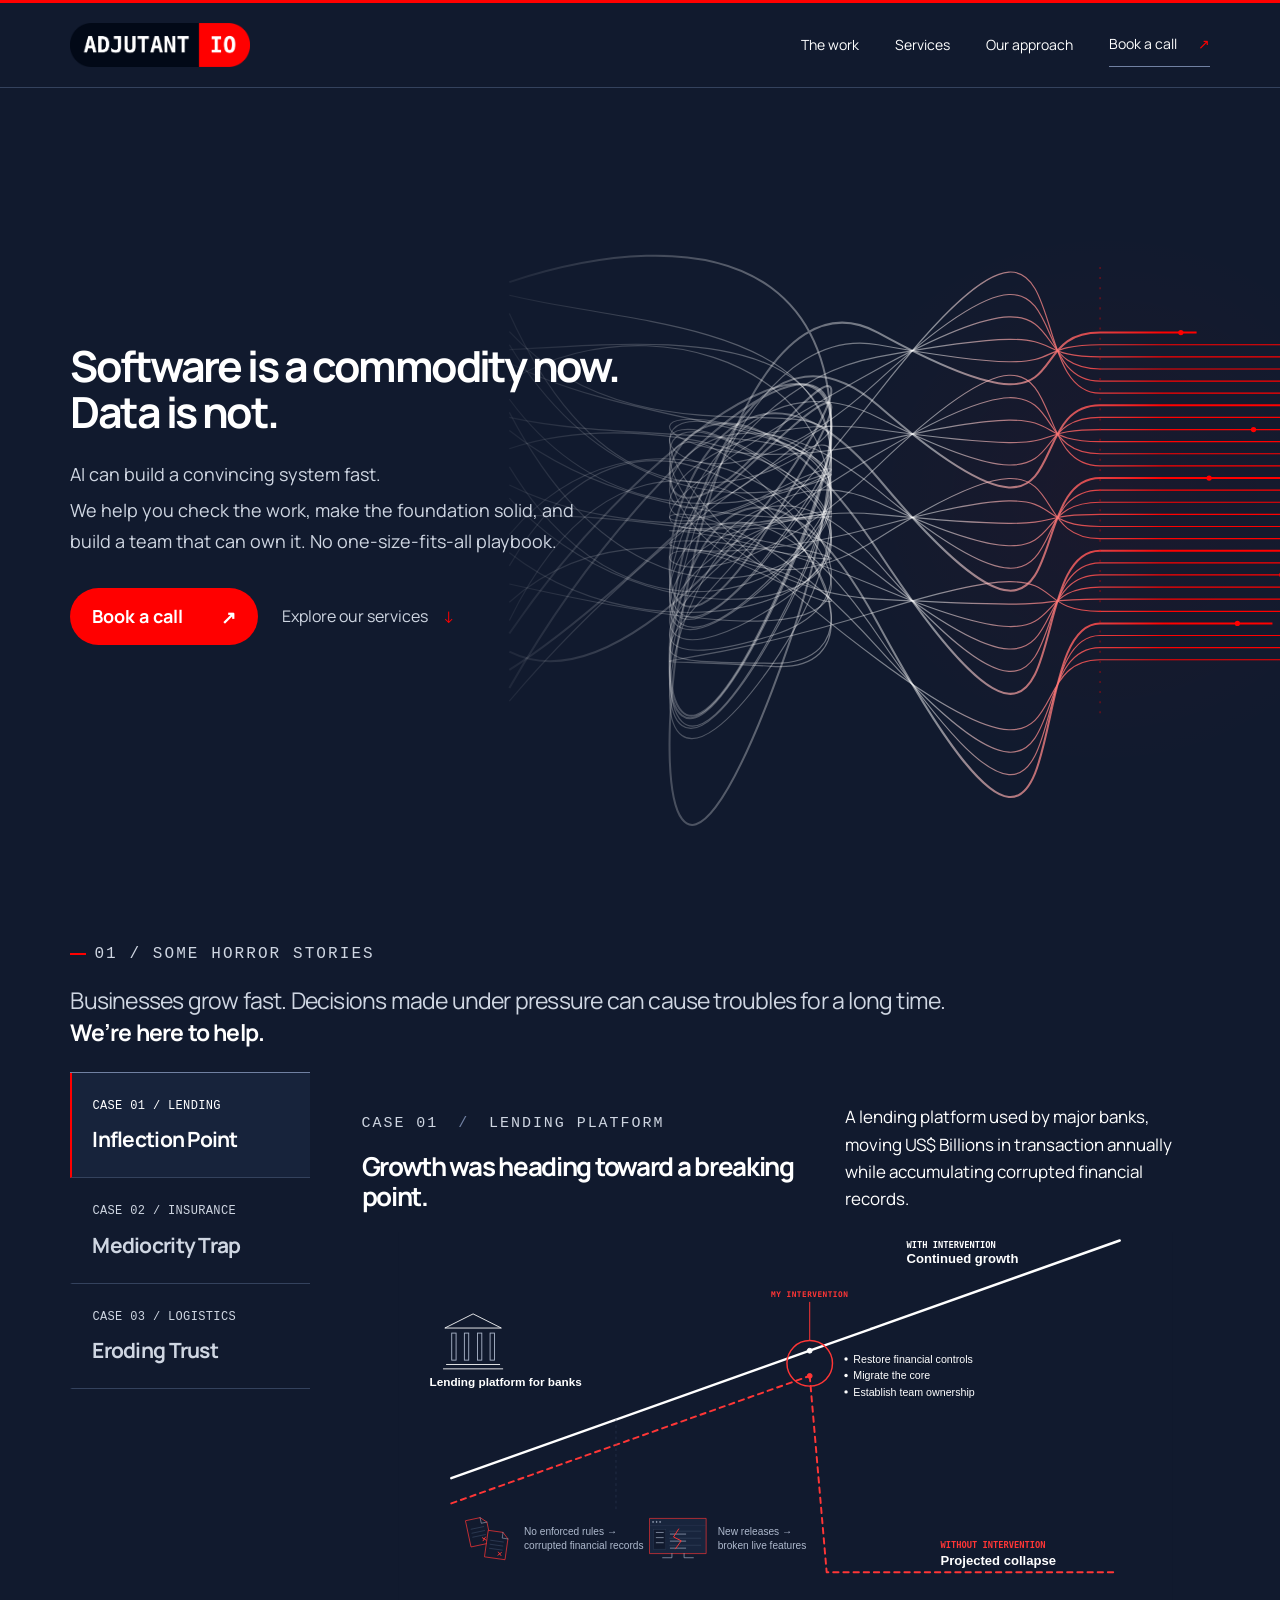
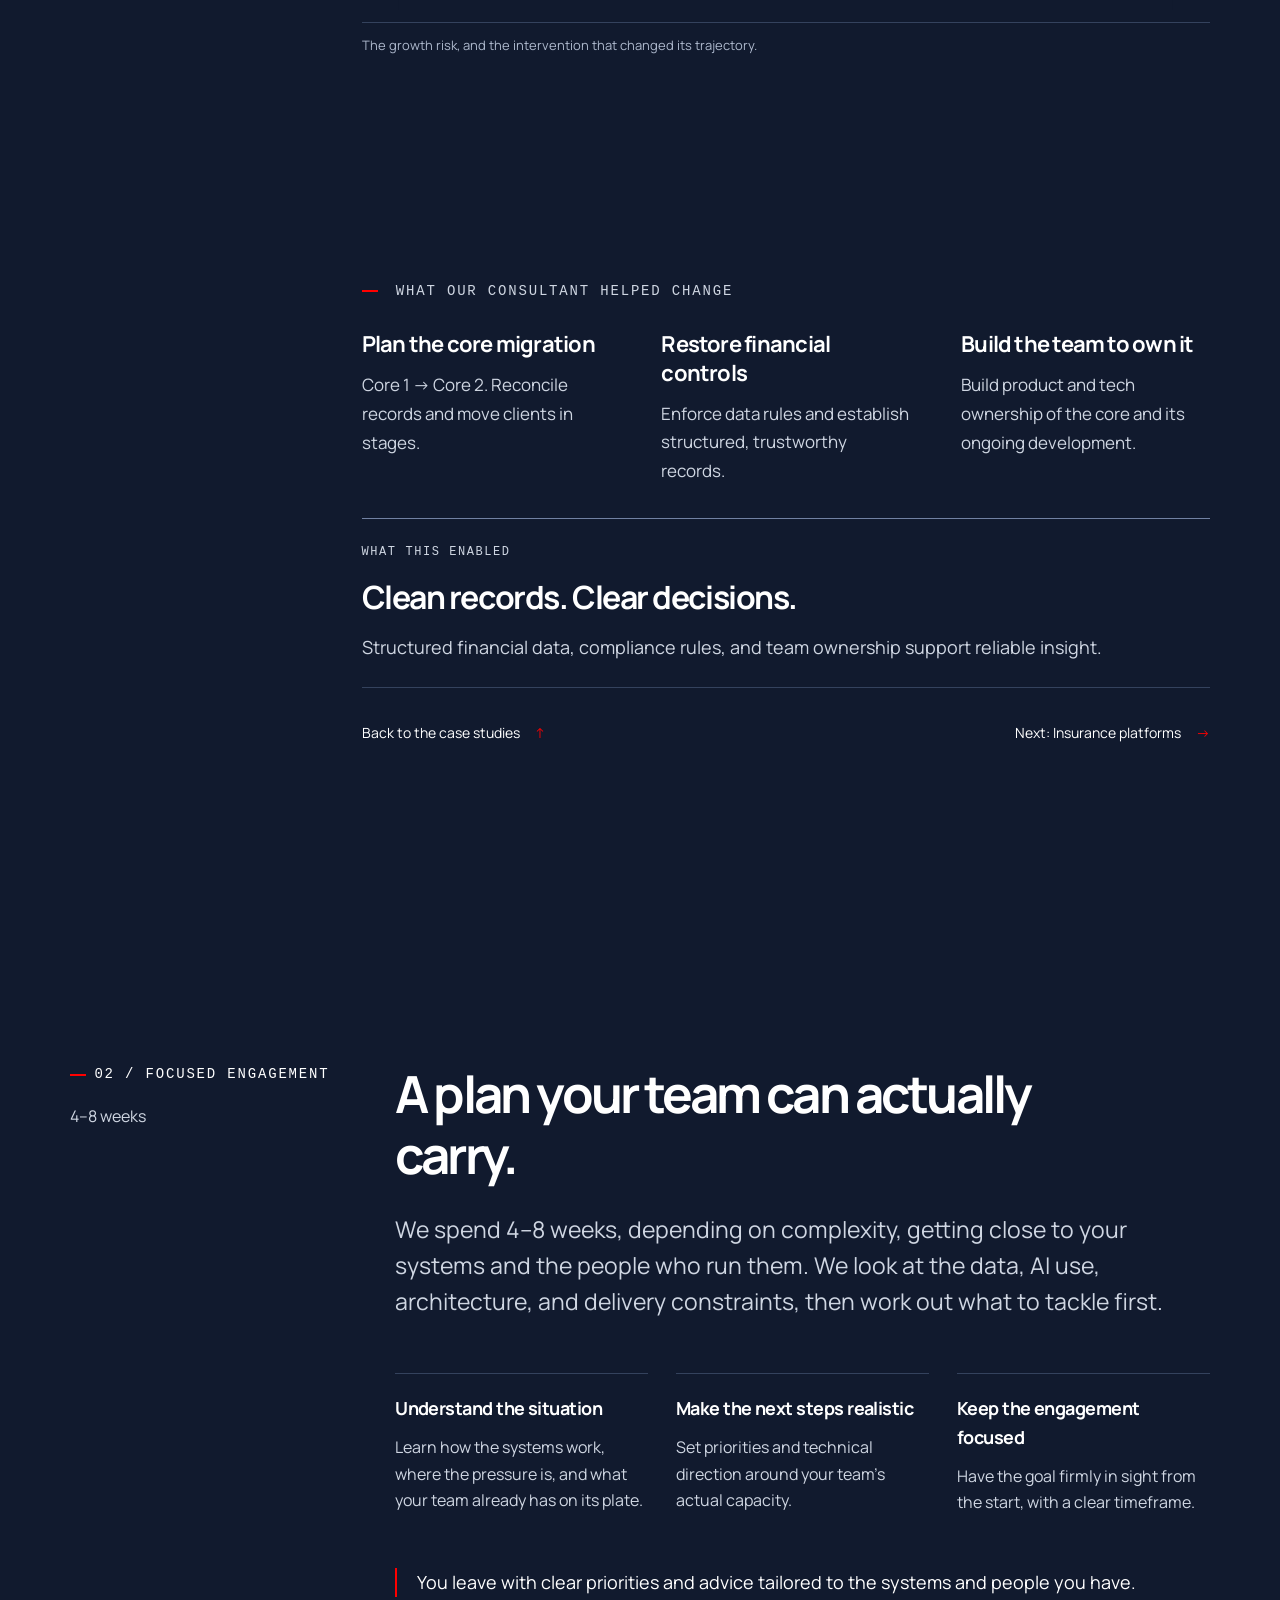
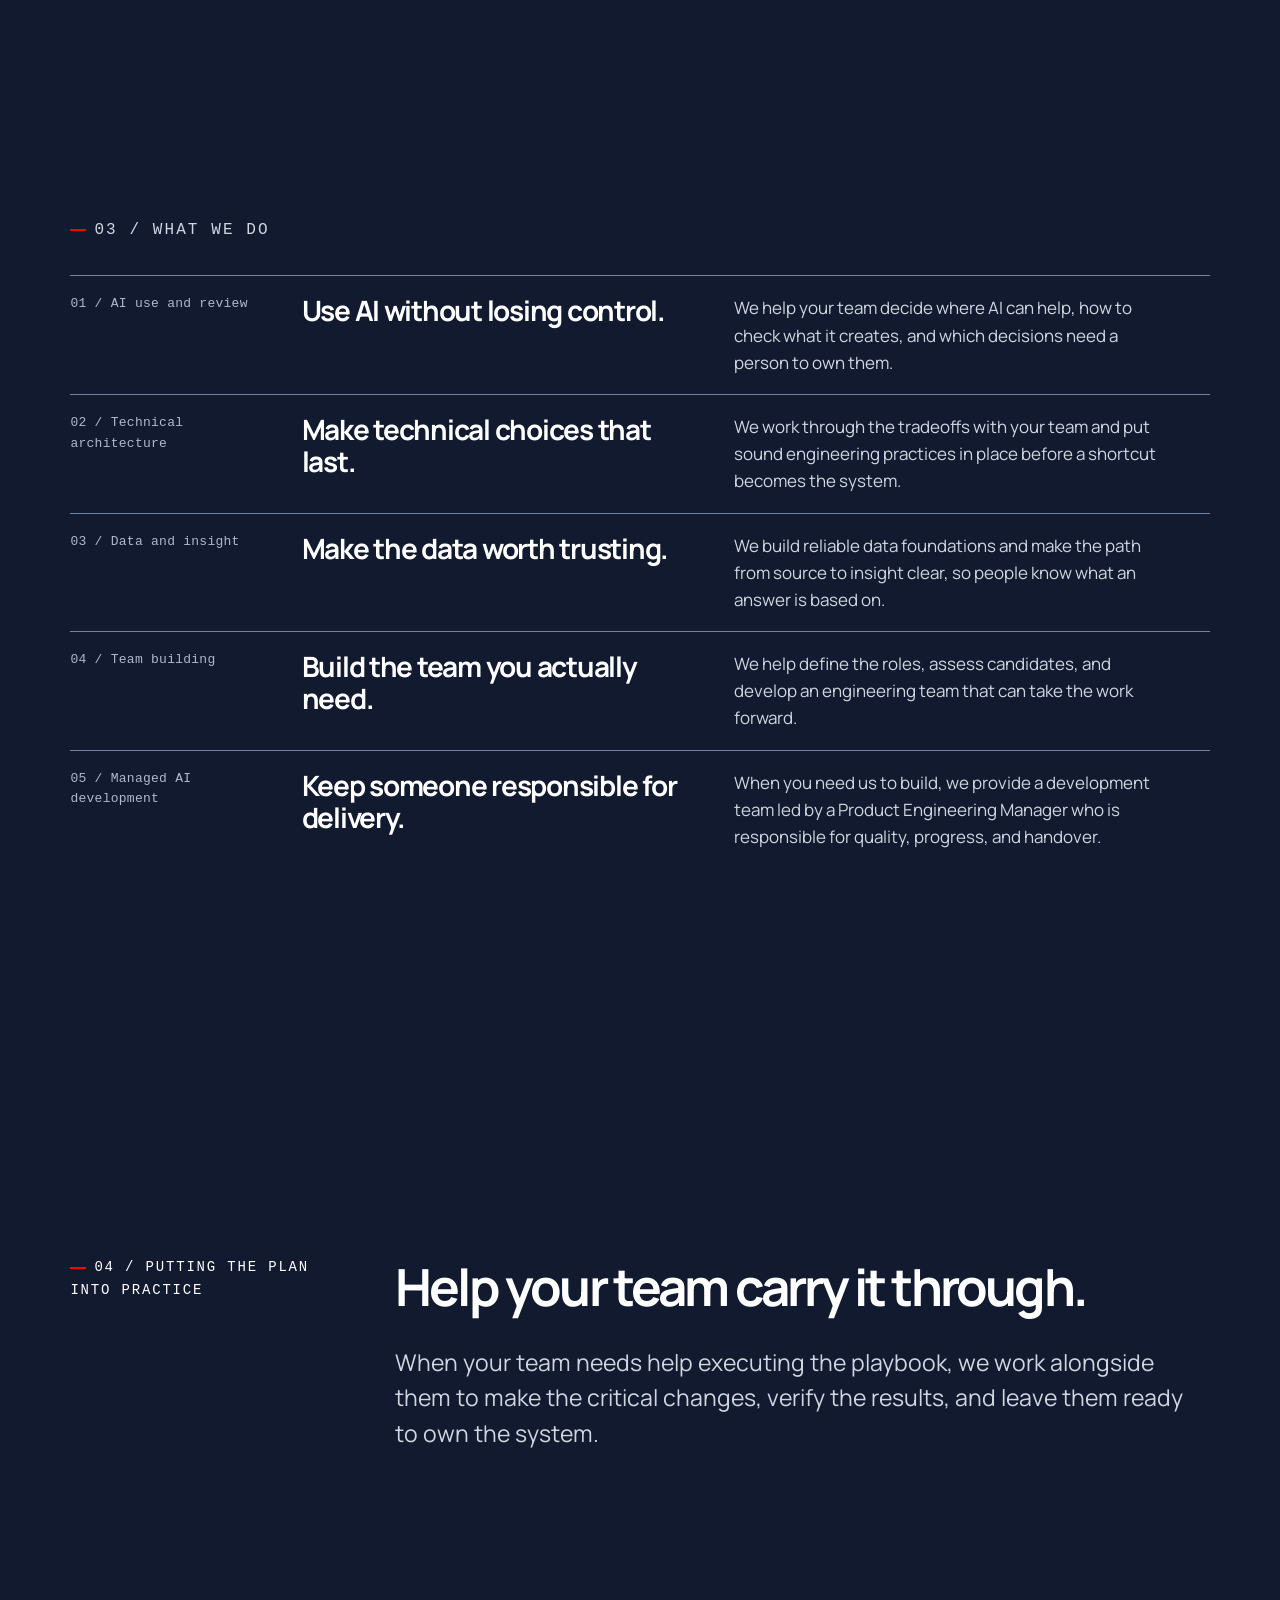
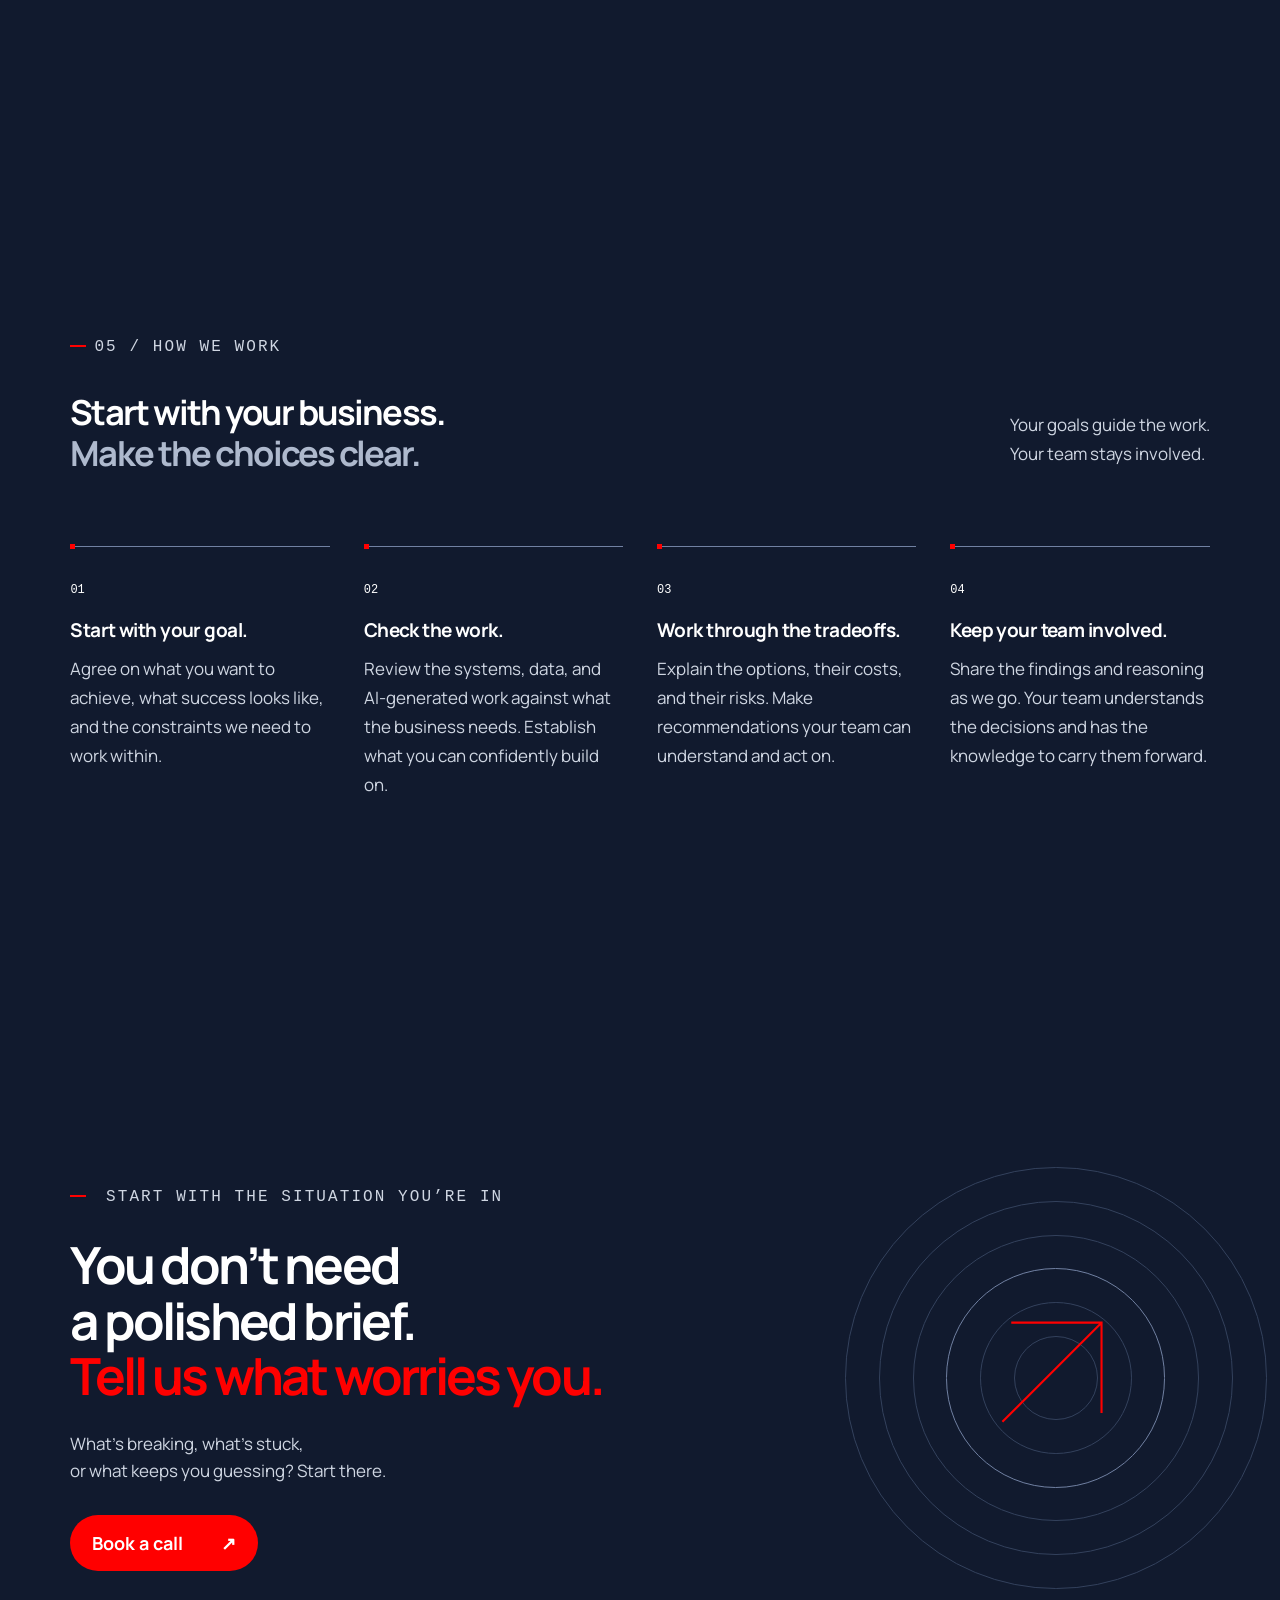
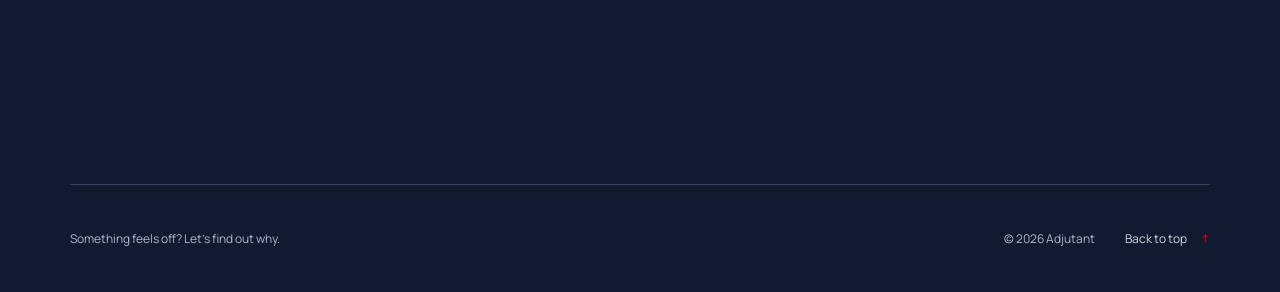
==== commit 7a4fb932: "Update headline to software and data positioning" ====
--- a/index.html
+++ b/index.html
@@ -4,7 +4,7 @@
     <meta charset="UTF-8" />
     <meta name="viewport" content="width=device-width, initial-scale=1" />
     <meta name="theme-color" content="#1d273f" />
-    <title>Adjutant — AI built it. Who checked it?</title>
+    <title>Adjutant — Software is a commodity now. Data is not.</title>
     <meta
       name="description"
       content="AI can build a convincing system fast. Adjutant helps you check the work, make the foundation solid, and build a team that can own it."
@@ -12,13 +12,13 @@
     <link rel="canonical" href="https://adjutant.io/" />
     <meta property="og:type" content="website" />
     <meta property="og:url" content="https://adjutant.io/" />
-    <meta property="og:title" content="Adjutant — AI built it. Who checked it?" />
+    <meta property="og:title" content="Adjutant — Software is a commodity now. Data is not." />
     <meta
       property="og:description"
       content="We help you check the work, make the foundation solid, and build a team that can own it."
     />
     <link rel="icon" href="./brand/adjutant-original.png" type="image/png" />
-    <link rel="stylesheet" href="./src/styles.css?v=20261015-page-sections" />
+    <link rel="stylesheet" href="./src/styles.css?v=20261016-footer-snap" />
     <script defer src="./src/main.js?v=20261015-page-sections"></script>
   </head>
   <body id="top">
@@ -69,7 +69,7 @@
           </svg>
         </div>
         <div class="hero-content">
-          <h1 id="hero-heading">AI built it.<br />Who checked it?</h1>
+          <h1 id="hero-heading">Software is a commodity now.<br />Data is not.</h1>
           <p class="hero-description">
             <span>AI can build a convincing system fast.</span>
             <span>We help you check the work, make the foundation solid, and build a team that can own it. No one-size-fits-all playbook.</span>
--- a/src/styles.css
+++ b/src/styles.css
@@ -2023,6 +2023,9 @@
   .page-section {
     scroll-snap-align: start;
   }
+  .site-footer {
+    scroll-snap-align: end;
+  }
   .page-section .section-marker,
   .page-section .section-heading {
     margin-bottom: 32px;
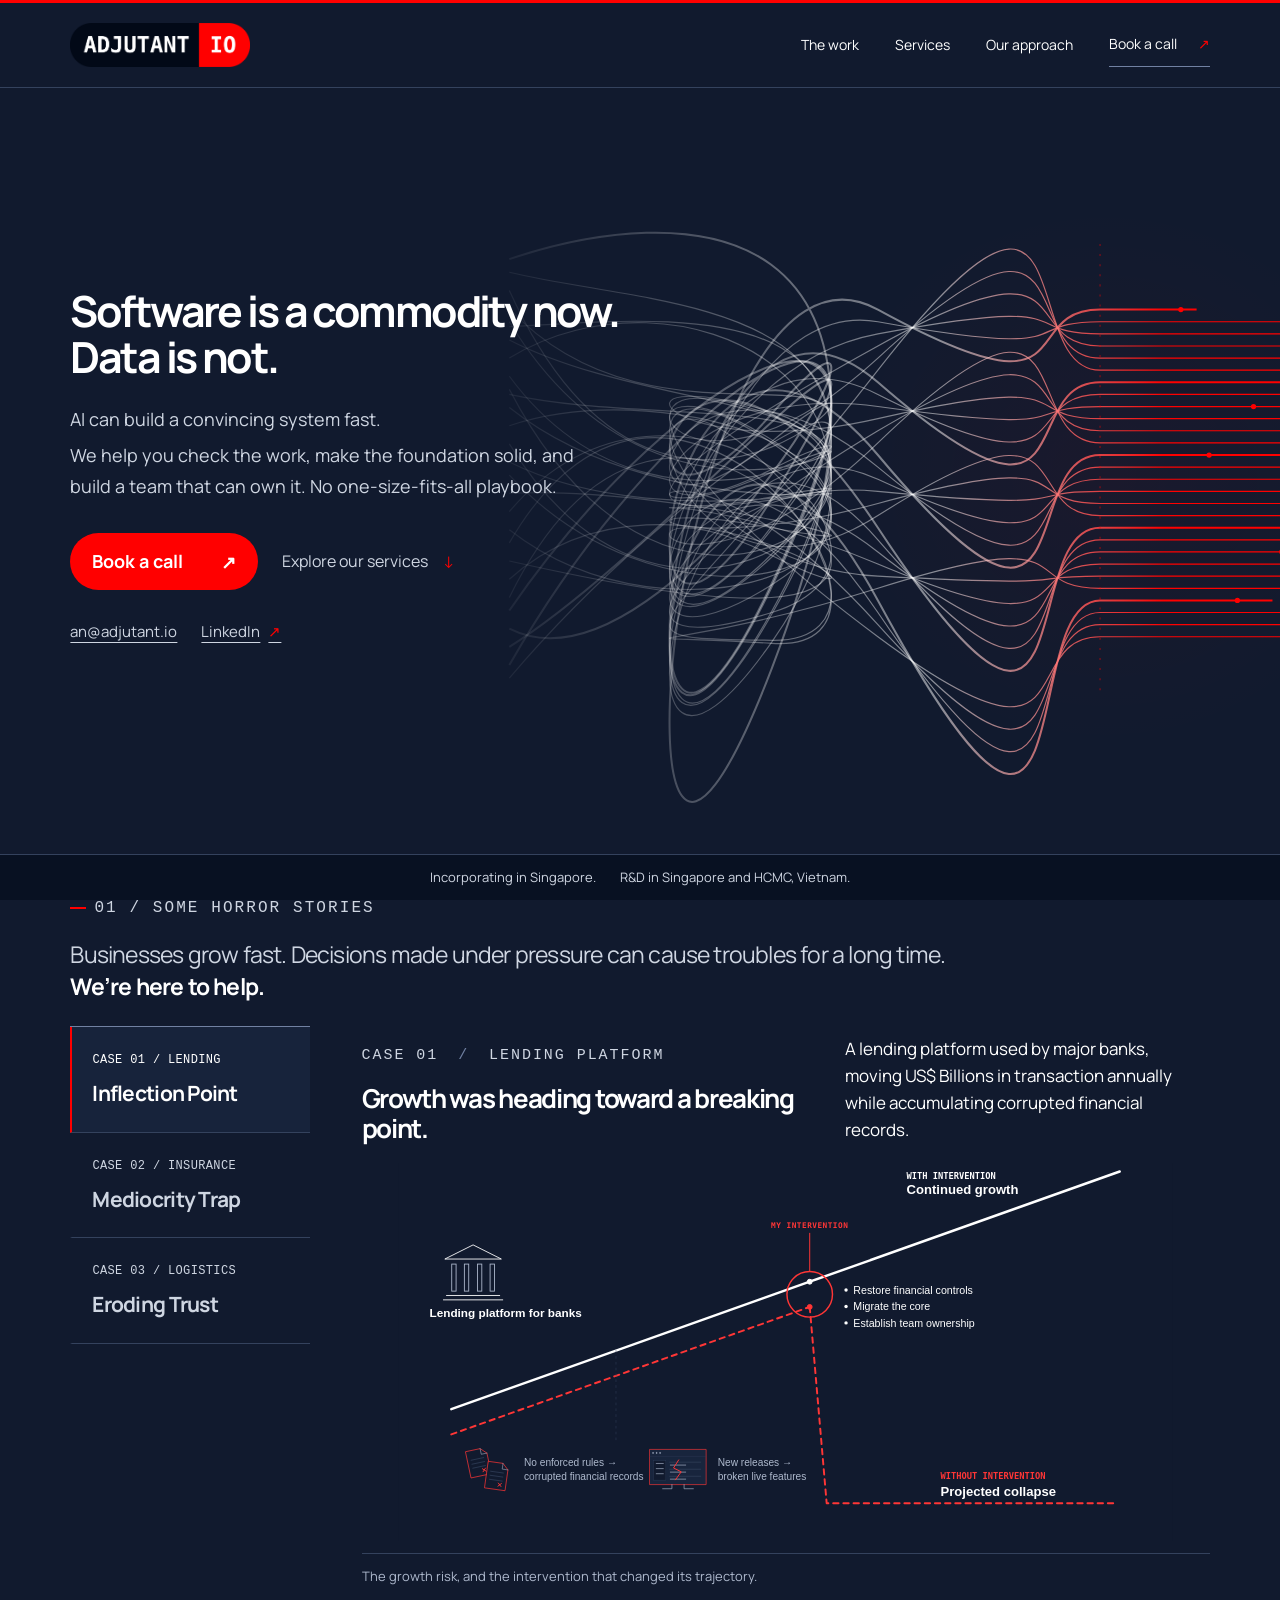
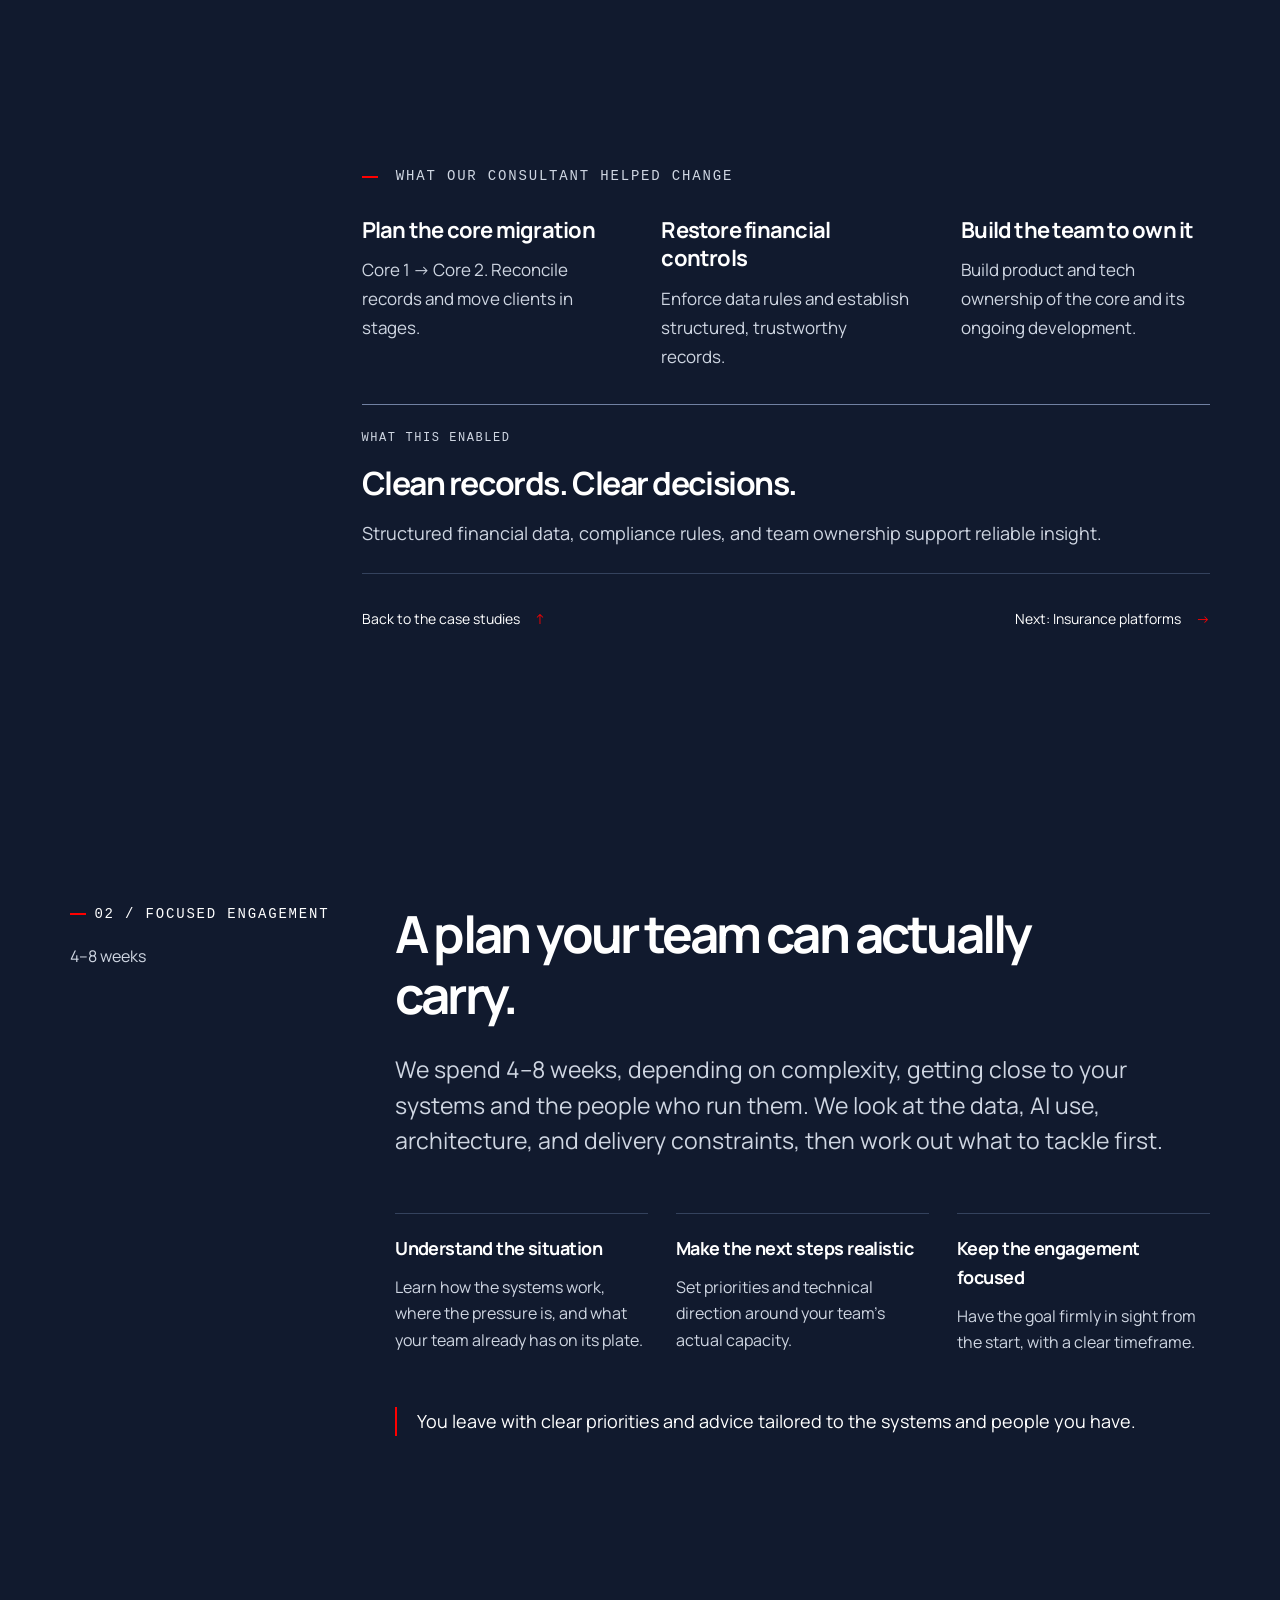
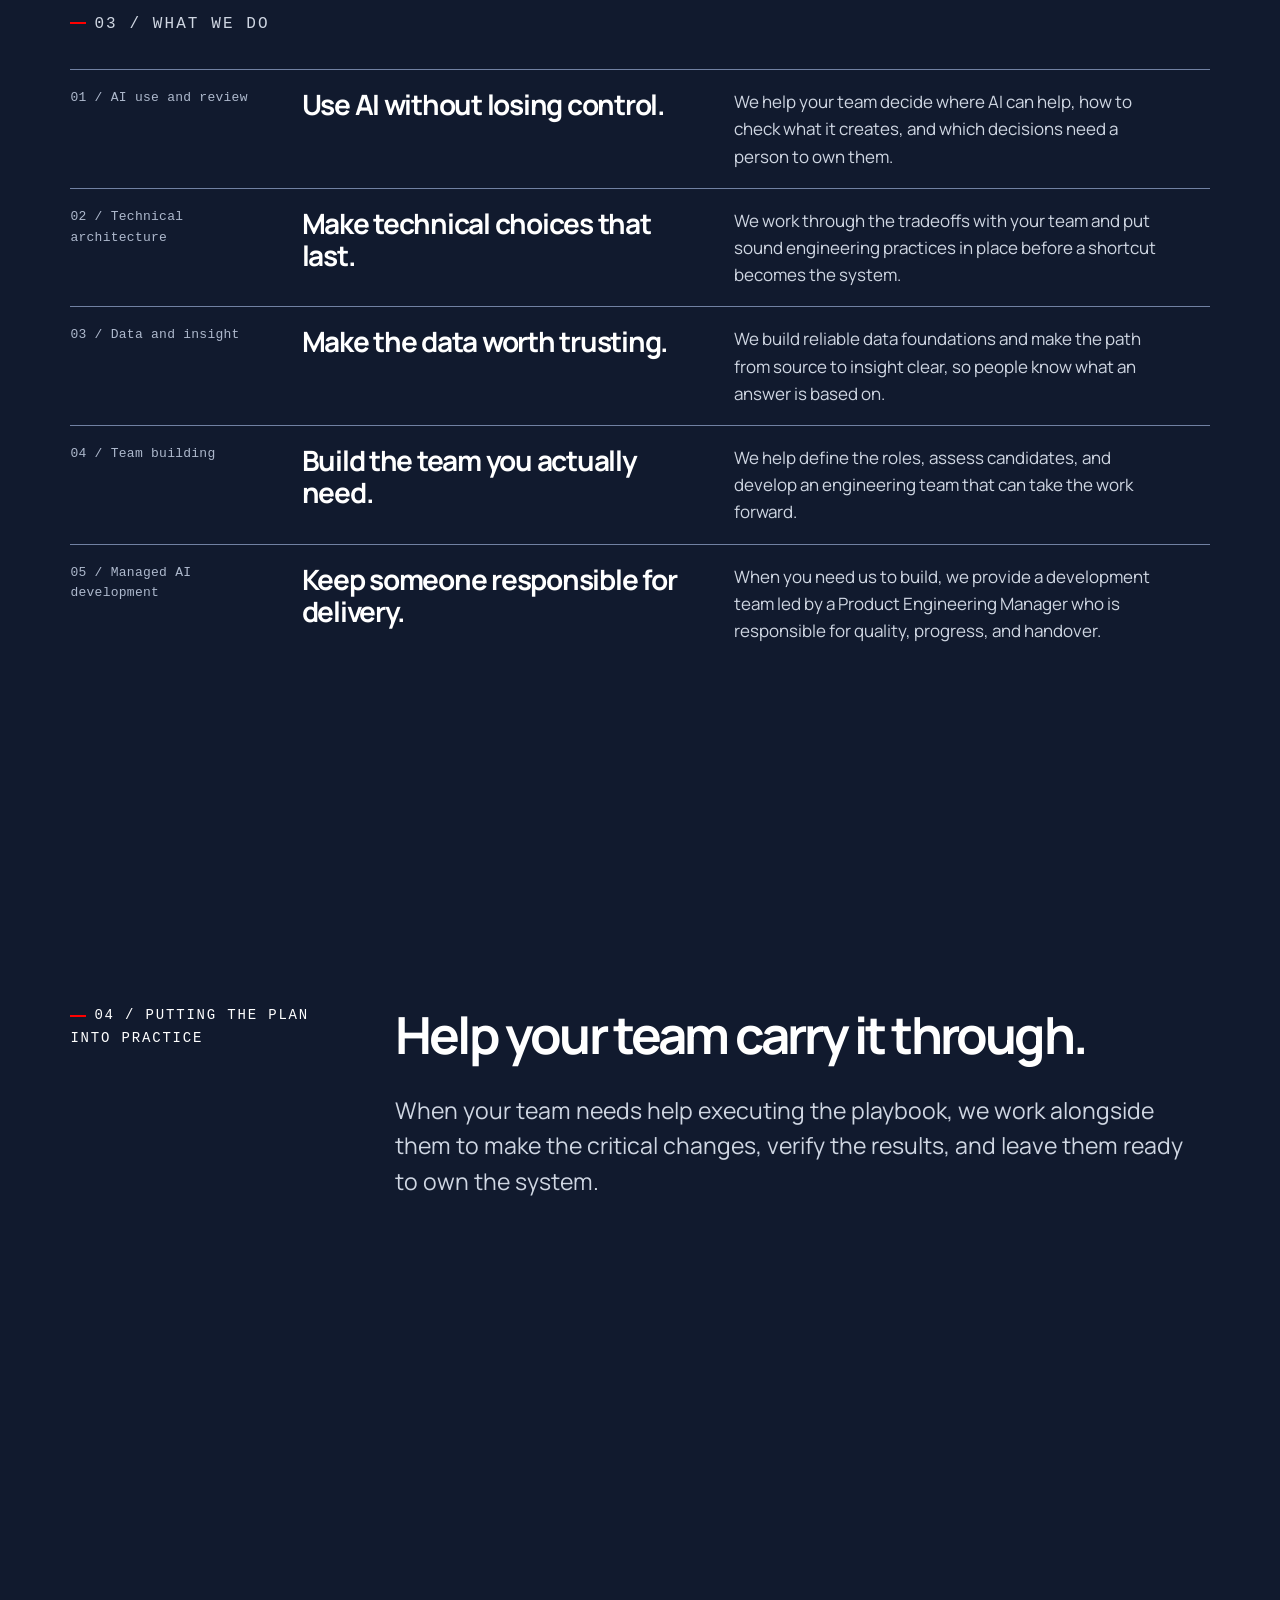
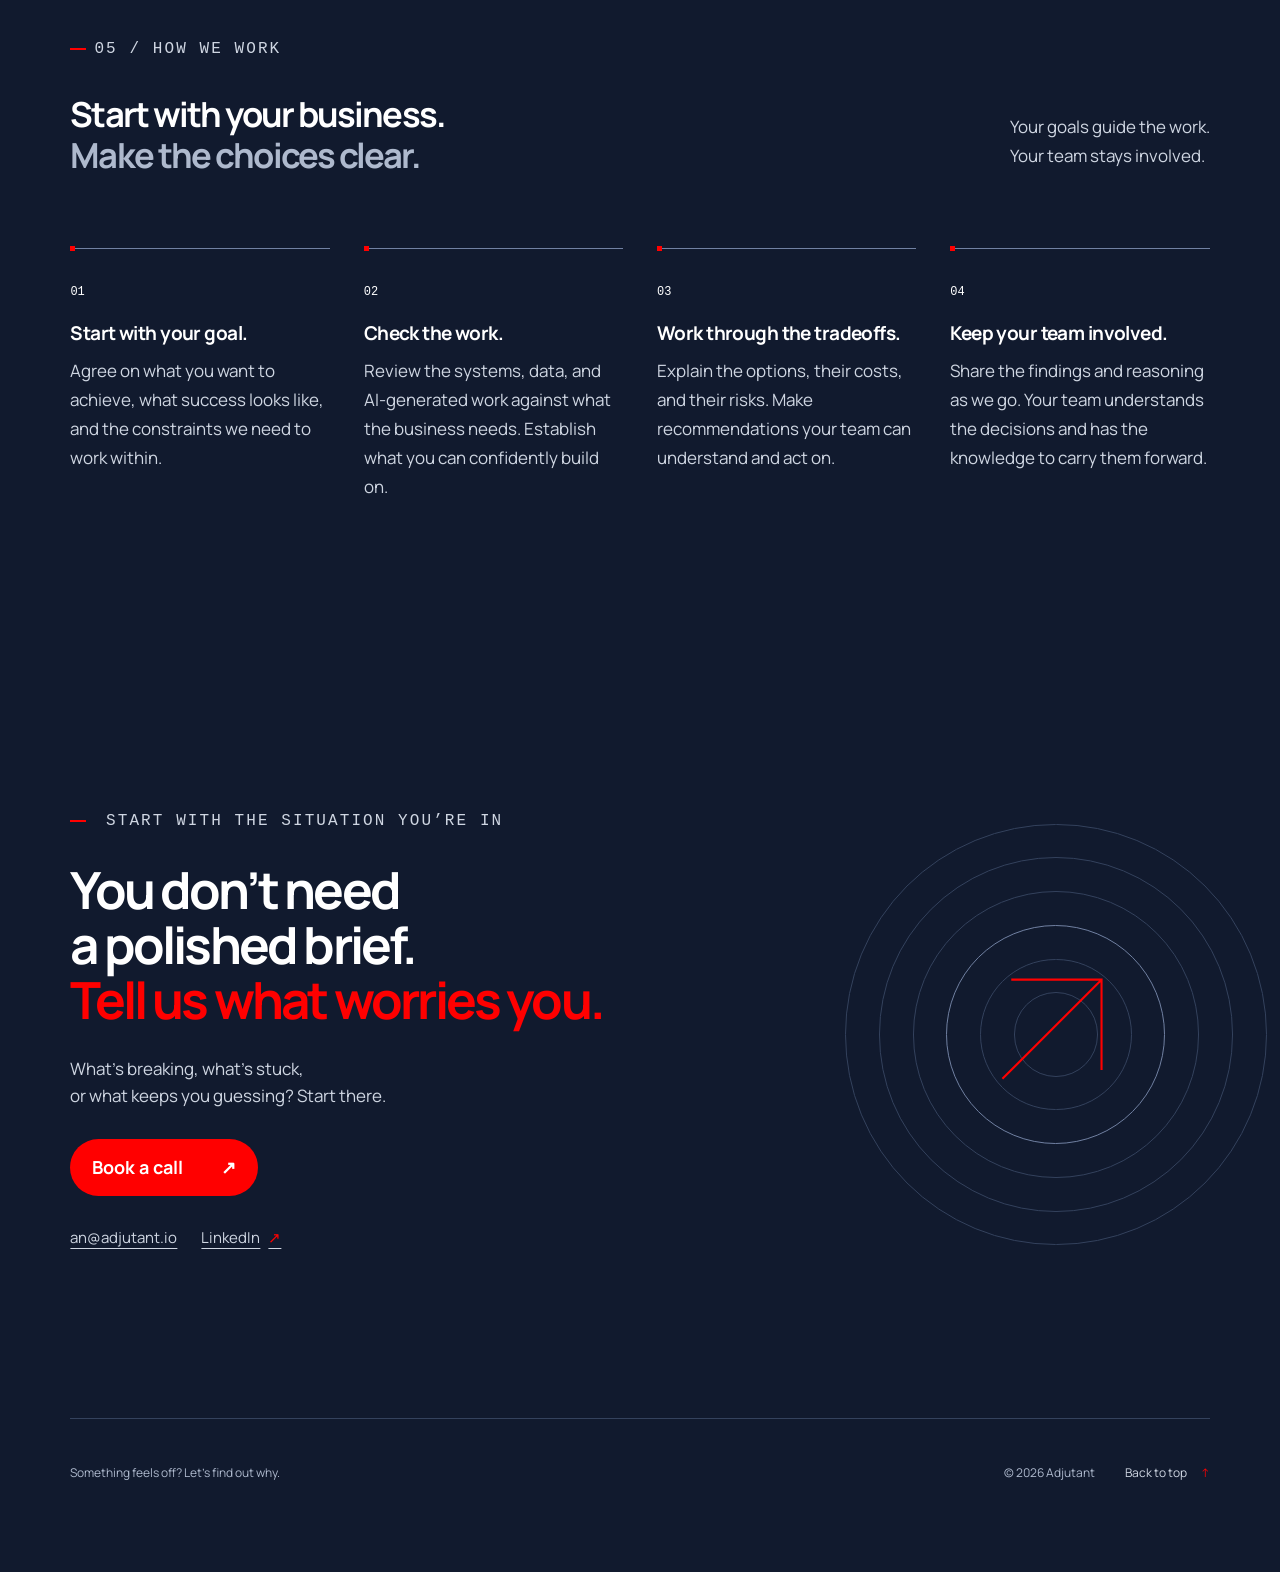
==== commit cbf86a46: "Add frontpage contact links and persistent Singapore location bar" ====
--- a/index.html
+++ b/index.html
@@ -18,8 +18,8 @@
       content="We help you check the work, make the foundation solid, and build a team that can own it."
     />
     <link rel="icon" href="./brand/adjutant-original.png" type="image/png" />
-    <link rel="stylesheet" href="./src/styles.css?v=20261016-footer-snap" />
-    <script defer src="./src/main.js?v=20261015-page-sections"></script>
+    <link rel="stylesheet" href="./src/styles.css?v=20261117-contact-location" />
+    <script defer src="./src/main.js?v=20261117-contact-location"></script>
   </head>
   <body id="top">
     <a class="skip-link" href="#main">Skip to content</a>
@@ -86,6 +86,11 @@
               >Explore our services <span aria-hidden="true">↓</span></a
             >
           </div>
+          <div class="contact-links" aria-label="Contact An">
+            <a href="mailto:an@adjutant.io">an@adjutant.io</a>
+            <a href="https://www.linkedin.com/in/annguyenfoss/" target="_blank" rel="noopener noreferrer"
+              aria-label="An on LinkedIn (opens in a new tab)">LinkedIn <span aria-hidden="true">↗</span></a>
+          </div>
         </div>
       </section>
 
@@ -394,6 +399,11 @@
             aria-label="Book a call on Calendly (opens in a new tab)"
             >Book a call <span aria-hidden="true">↗</span></a
           >
+          <div class="contact-links" aria-label="Contact An">
+            <a href="mailto:an@adjutant.io">an@adjutant.io</a>
+            <a href="https://www.linkedin.com/in/annguyenfoss/" target="_blank" rel="noopener noreferrer"
+              aria-label="An on LinkedIn (opens in a new tab)">LinkedIn <span aria-hidden="true">↗</span></a>
+          </div>
         </div>
         <div class="contact-art" aria-hidden="true">
           <span></span><span></span><span></span><span></span><span></span><span></span
@@ -406,5 +416,9 @@
       <span class="copyright">© <span id="year">2026</span> Adjutant</span
       ><a href="#top" class="back-top">Back to top <span aria-hidden="true">↑</span></a>
     </footer>
+    <aside class="location-bar" aria-label="Company locations">
+      <p>Incorporating in Singapore.</p>
+      <p>R&amp;D in Singapore and HCMC, Vietnam.</p>
+    </aside>
   </body>
 </html>
--- a/src/styles.css
+++ b/src/styles.css
@@ -37,7 +37,8 @@
   --content-width: 1320px;
   --ease: cubic-bezier(0.25, 0.46, 0.45, 0.94);
   --site-header-height: 88px;
-  --page-height: calc(100svh - var(--site-header-height));
+  --location-bar-height: 80px;
+  --page-height: calc(100svh - var(--site-header-height) - var(--location-bar-height));
 }
 
 * {
@@ -46,9 +47,11 @@
 html {
   scroll-behavior: smooth;
   scroll-padding-top: var(--site-header-height);
+  scroll-padding-bottom: var(--location-bar-height);
 }
 body {
   margin: 0;
+  padding-bottom: var(--location-bar-height);
   background: var(--ground);
   color: var(--ink);
   font-family: var(--font-body);
@@ -912,6 +915,43 @@
   position: relative;
   margin-right: -5%;
 }
+.contact-links {
+  display: flex;
+  flex-wrap: wrap;
+  gap: 8px 24px;
+  margin-top: 20px;
+  color: var(--ink-secondary);
+  font-size: 15px;
+}
+.contact-links a {
+  display: inline-flex;
+  align-items: center;
+  gap: 8px;
+  min-height: 44px;
+  text-decoration: underline;
+  text-underline-offset: 5px;
+}
+.contact-links a:hover {
+  color: var(--ink);
+}
+.contact-links span {
+  color: var(--signal);
+}
+.location-bar {
+  position: fixed;
+  inset: auto 0 0;
+  z-index: 12;
+  display: flex;
+  flex-wrap: wrap;
+  justify-content: center;
+  gap: 4px 24px;
+  padding: 12px var(--page-gutter) calc(12px + env(safe-area-inset-bottom, 0px));
+  border-top: 1px solid var(--line);
+  background: var(--well);
+  color: var(--ink-secondary);
+  font-size: 13px;
+  text-align: center;
+}
 .contact-art span {
   display: block;
   position: absolute;
